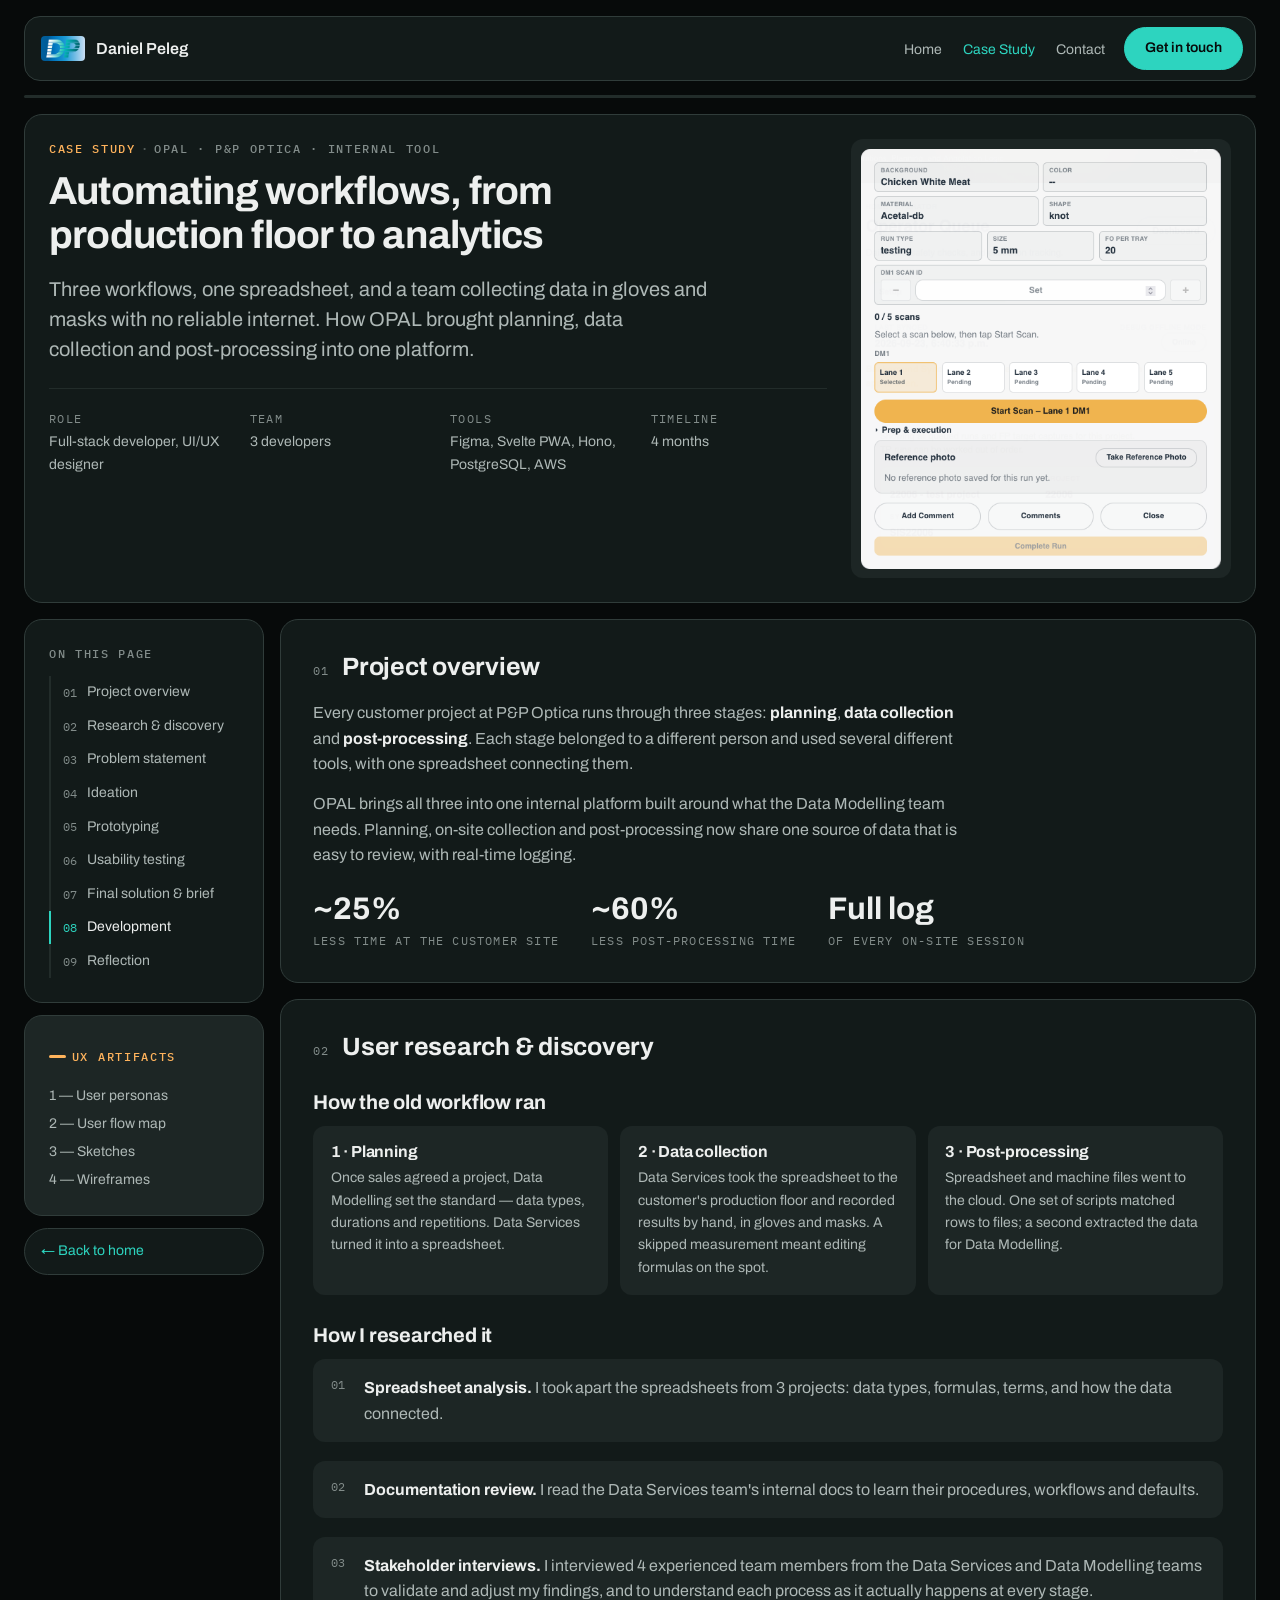
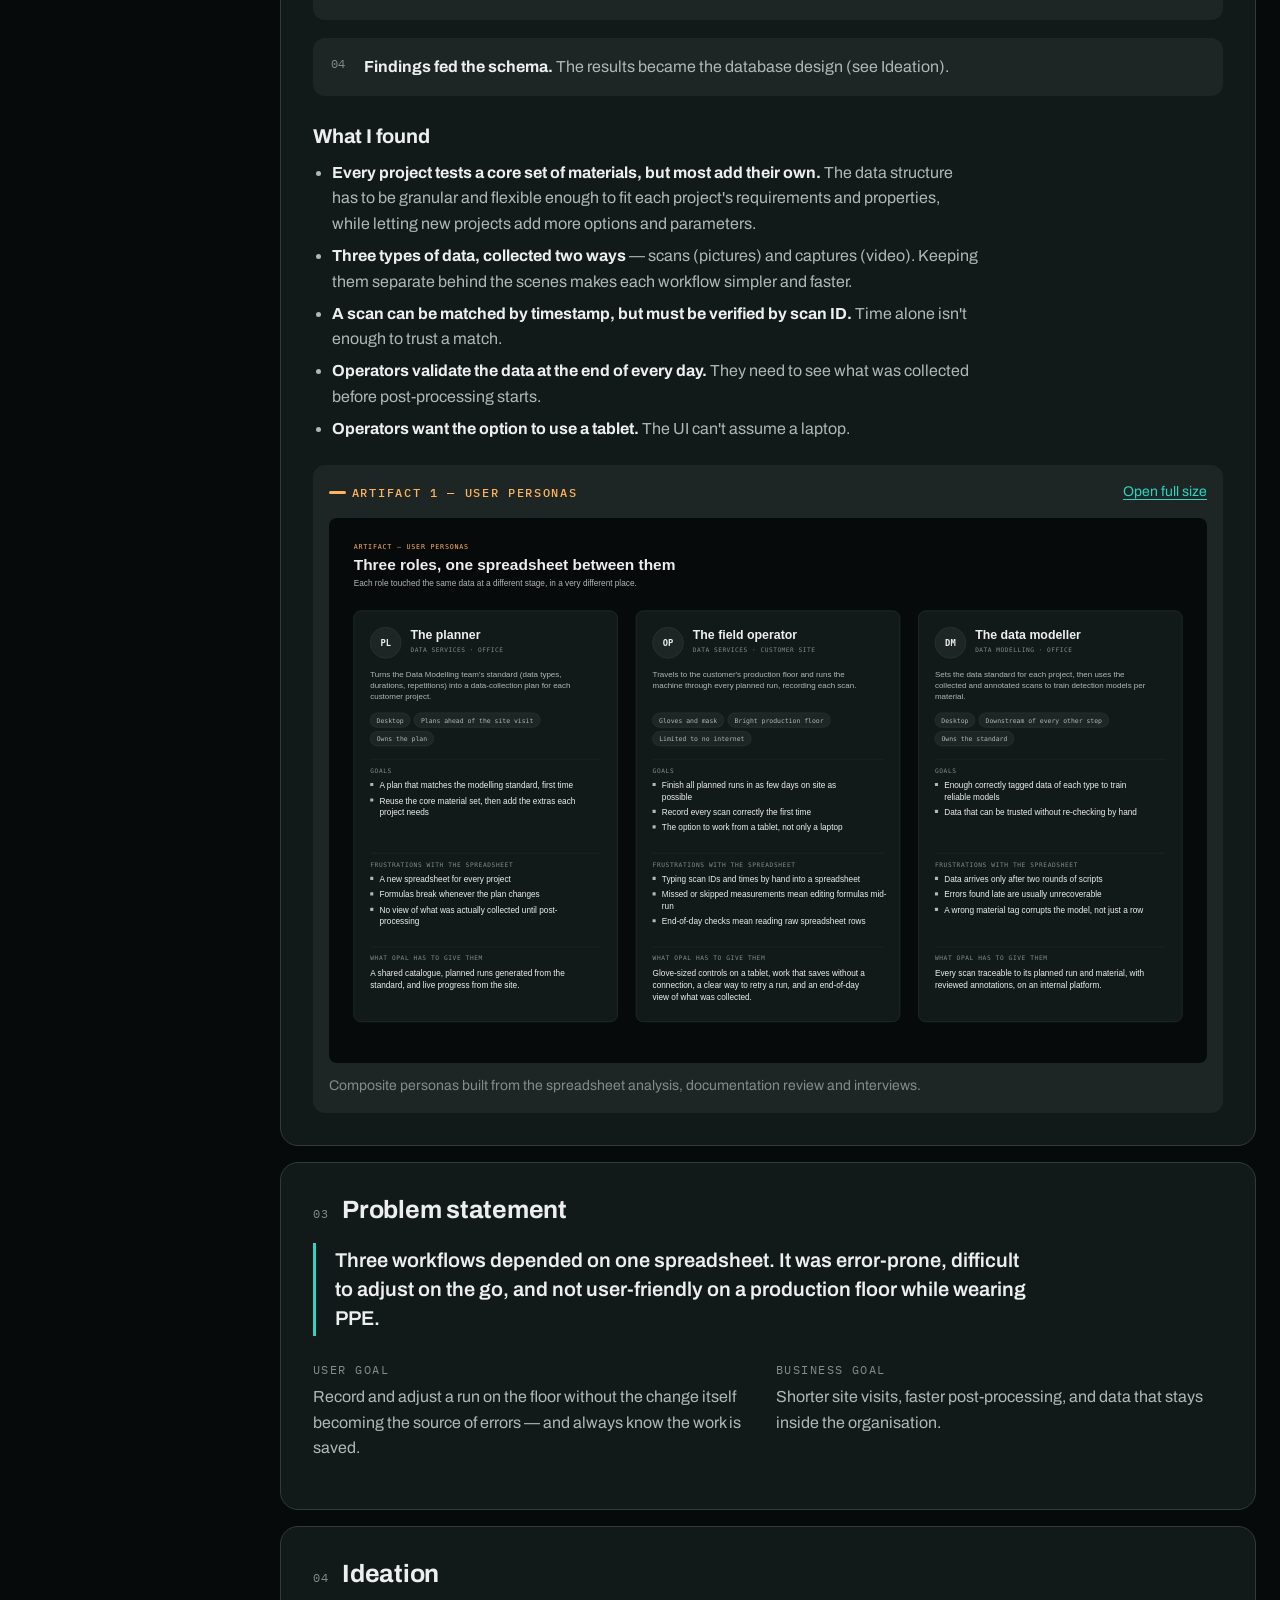
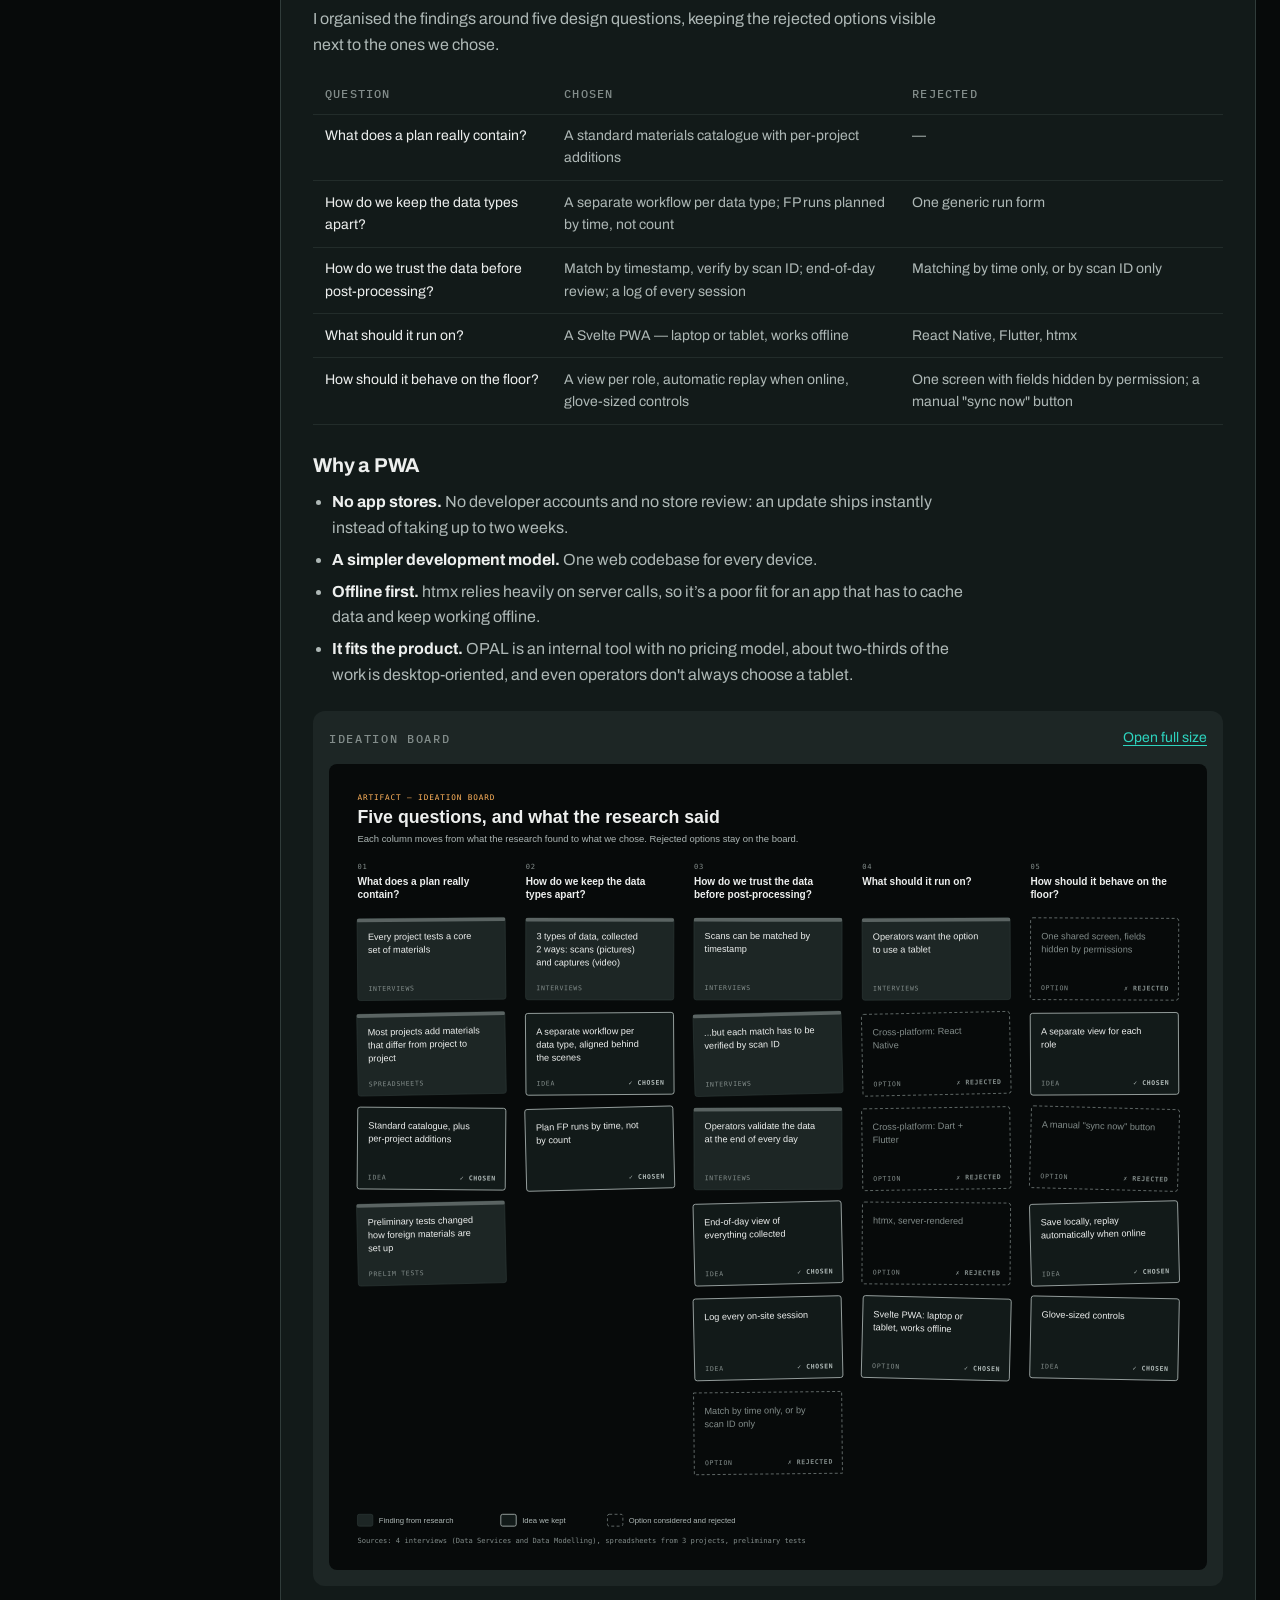
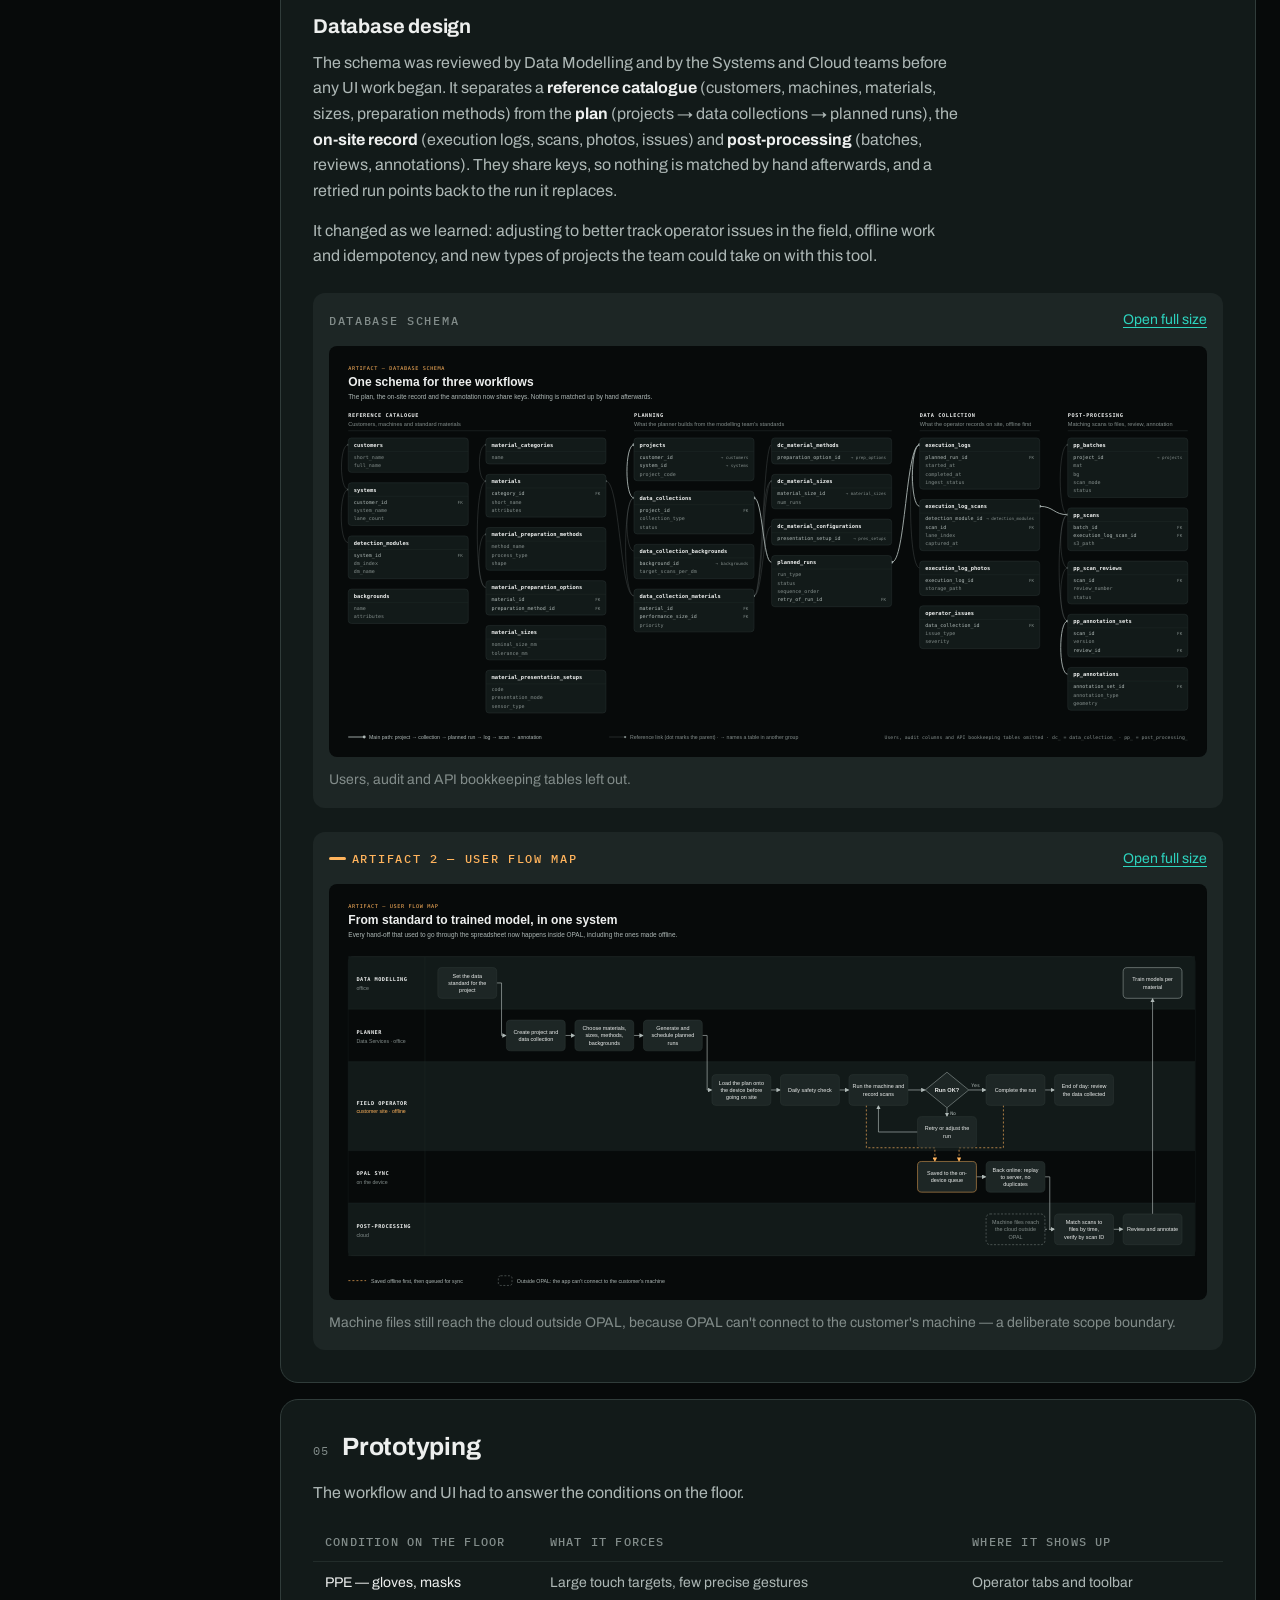
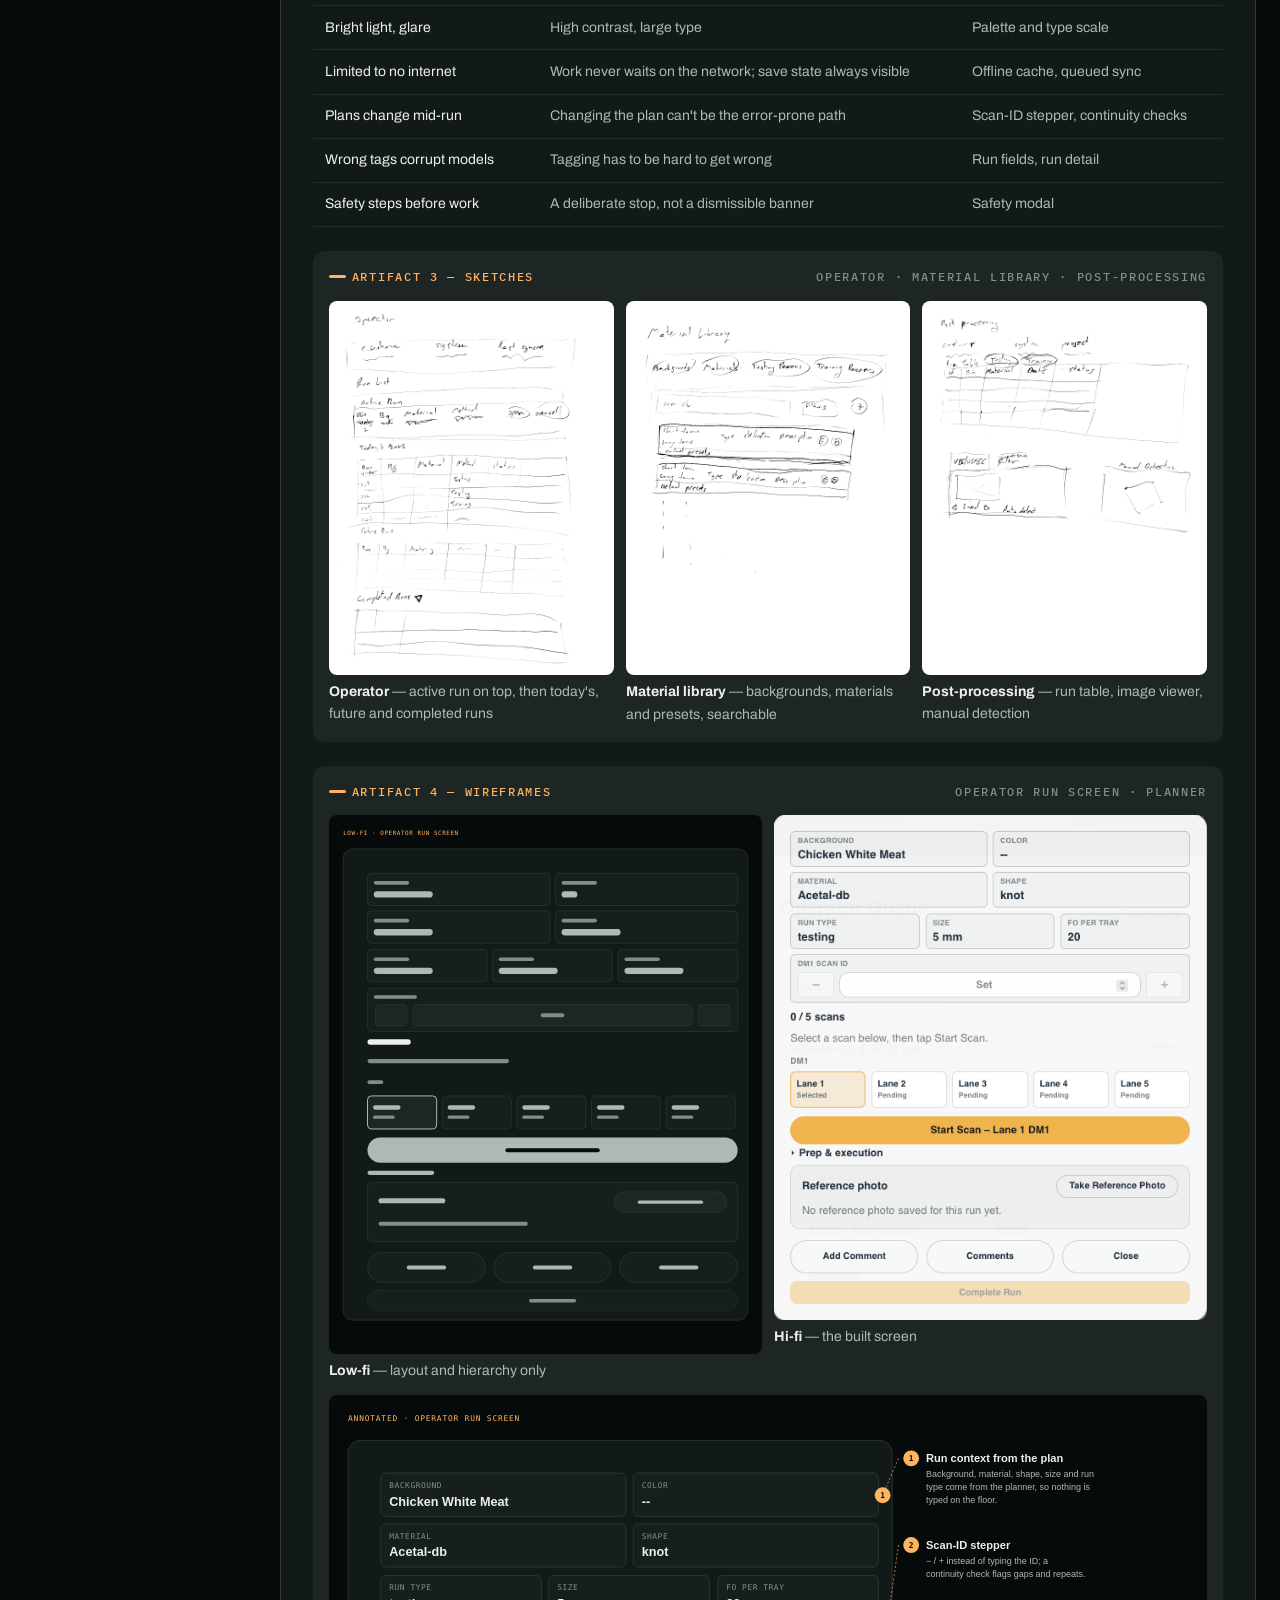
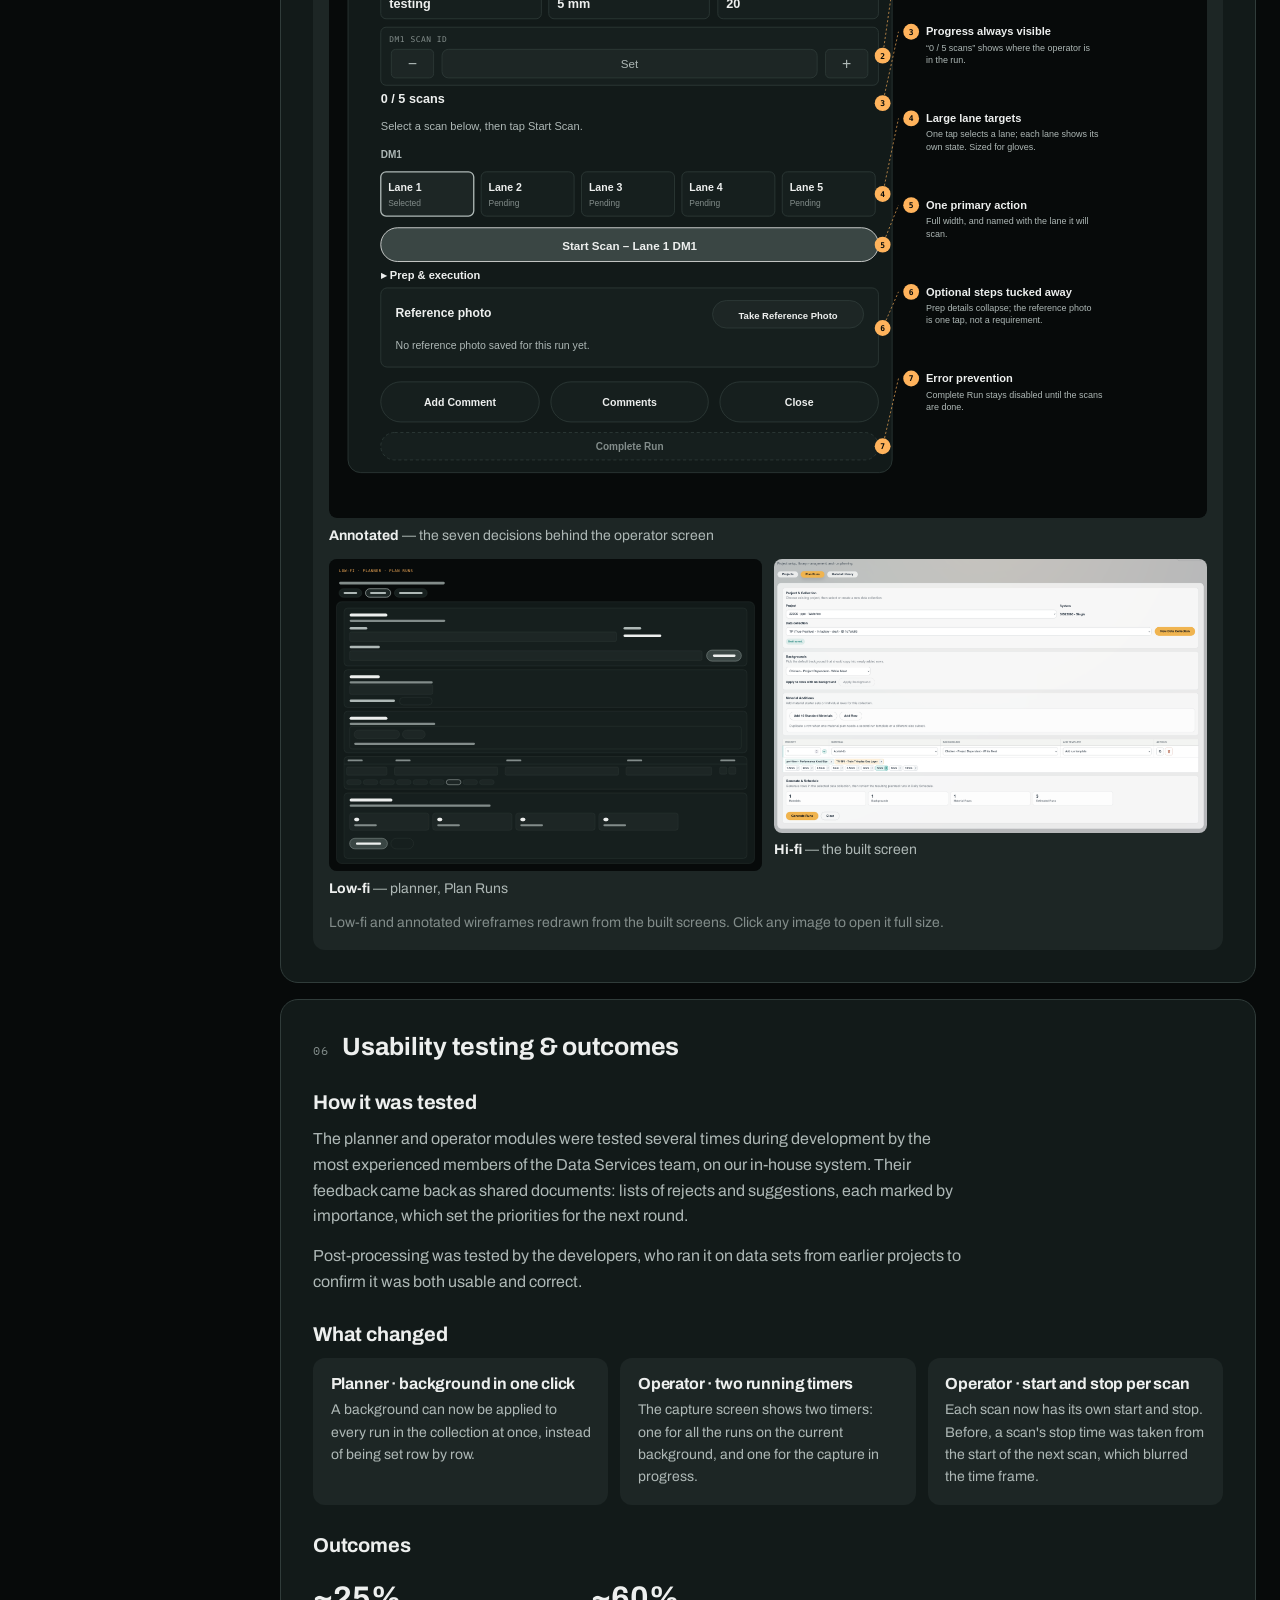
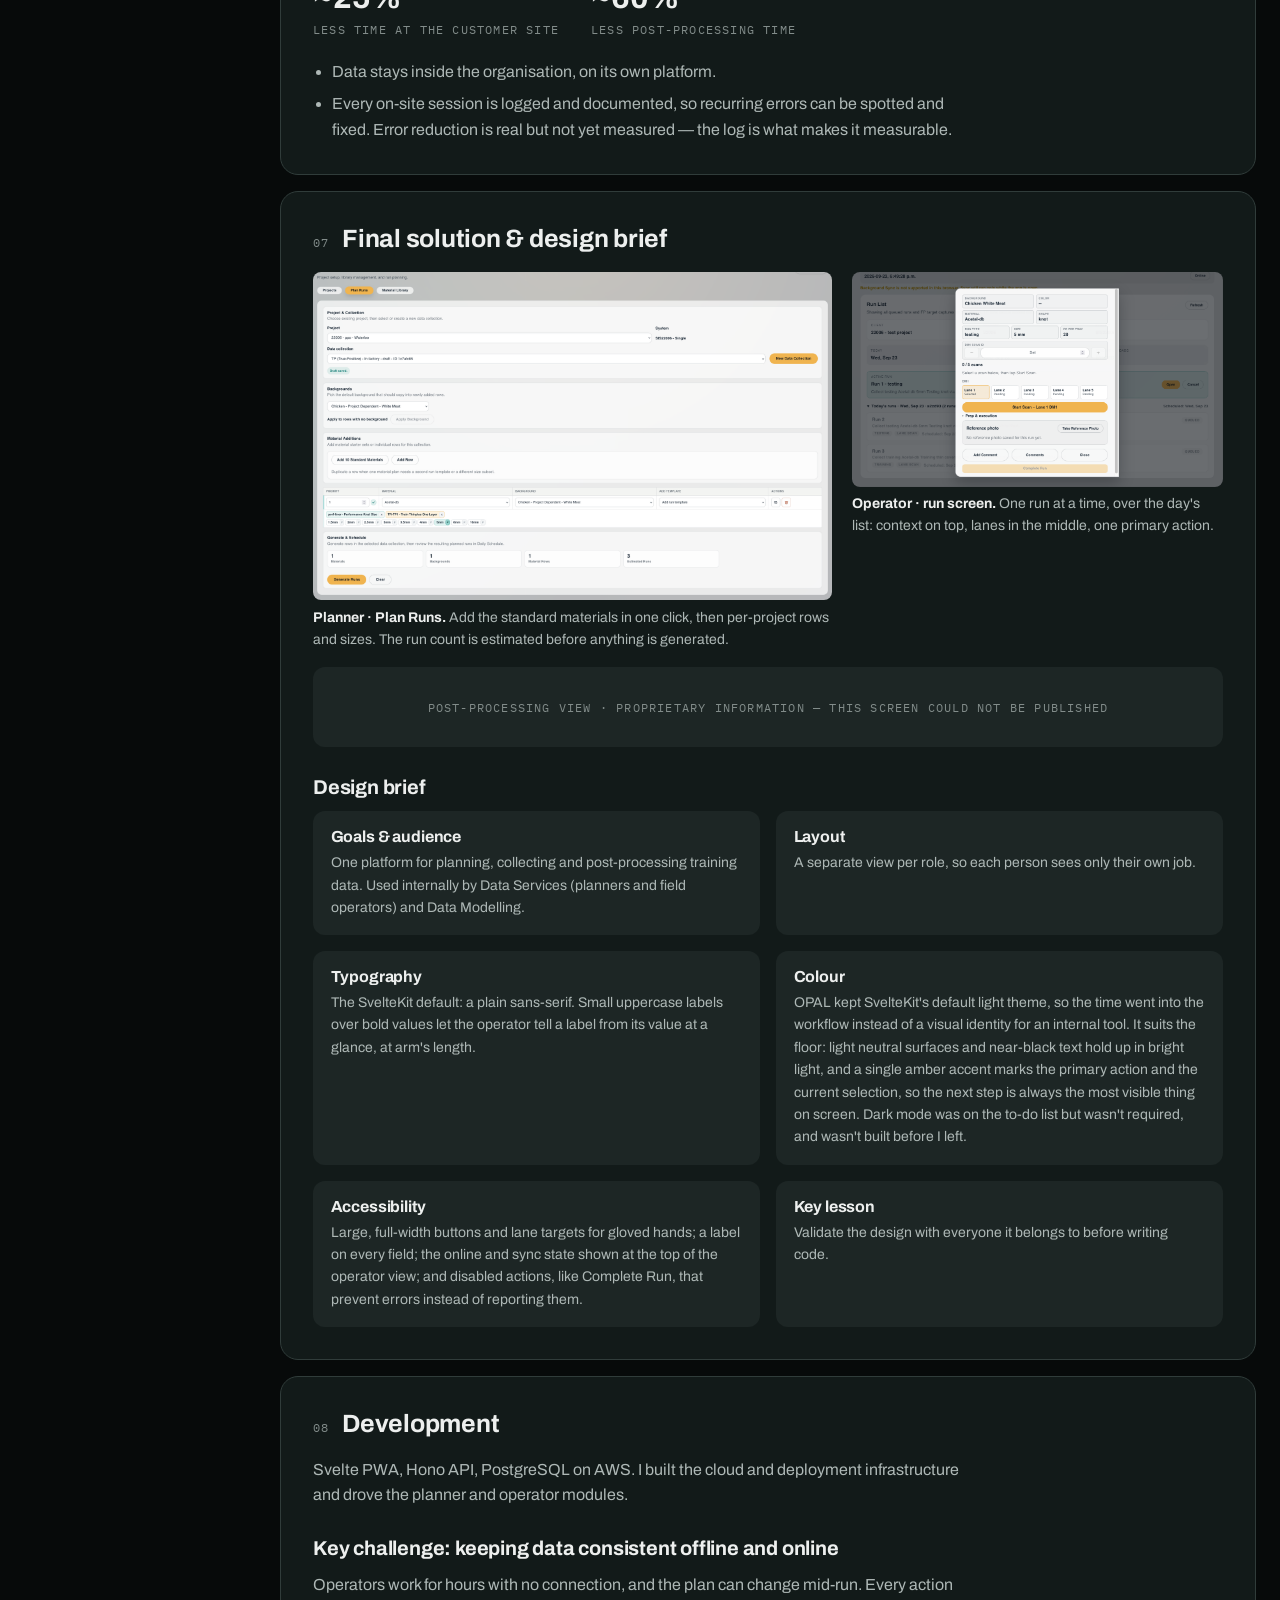
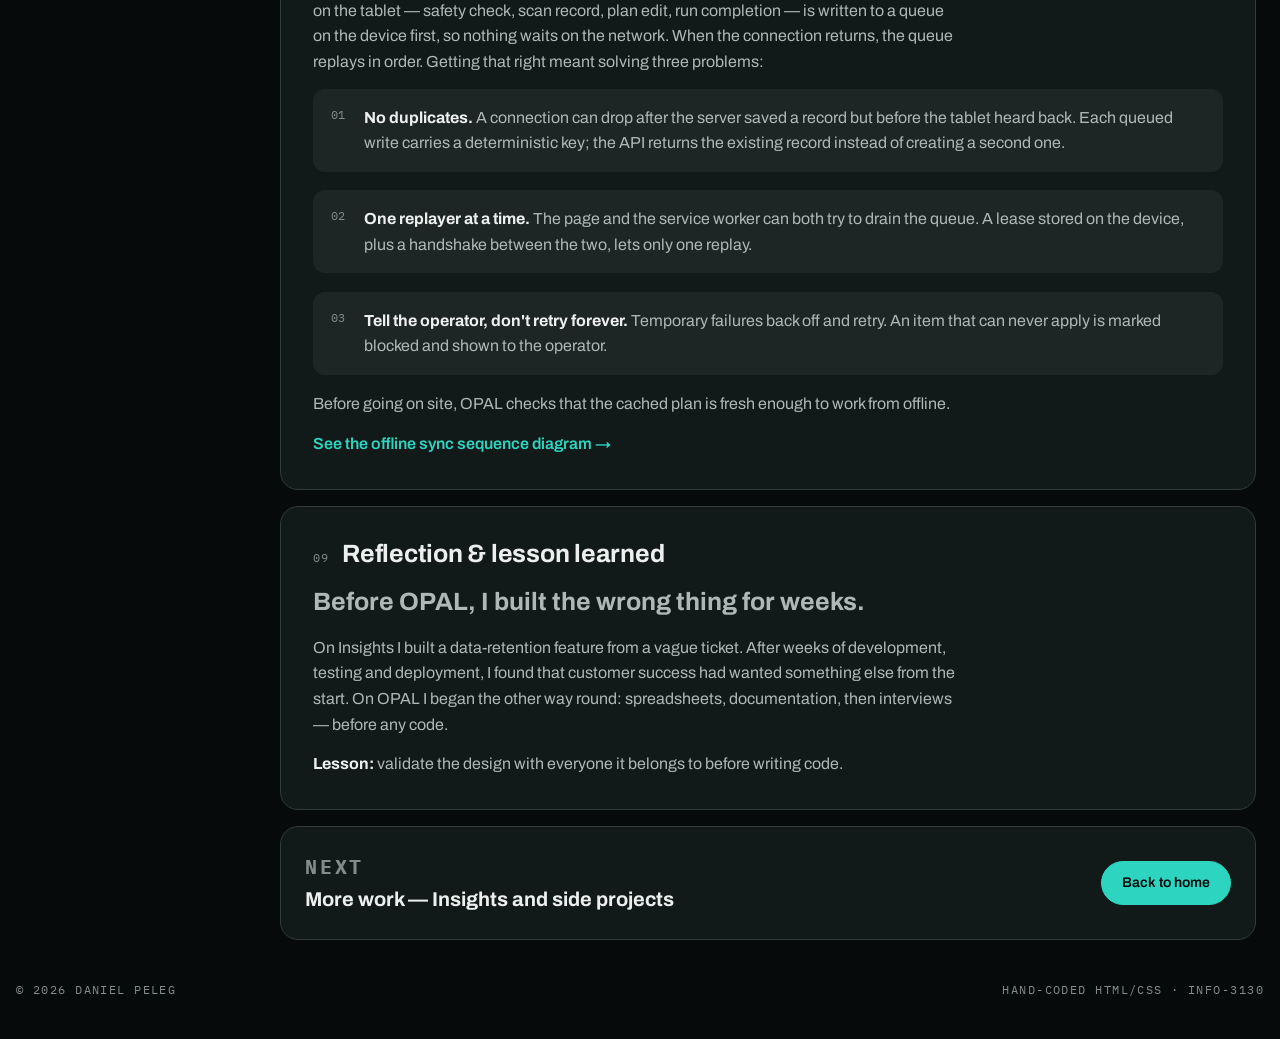
==== case-study.html @ dd7009cf "Portfolio Site - initial commit" ====
<!doctype html>
<html lang="en">
<head>
  <meta charset="utf-8">
  <meta name="viewport" content="width=device-width, initial-scale=1">
  <title>OPAL case study: automating workflows from production floor to analytics — Daniel Peleg</title>
  <meta name="description" content="UX case study: how OPAL replaced a spreadsheet shared by three teams with one offline-first platform for planning, on-site data collection and post-processing — ~25% less time on site, ~60% less post-processing.">
  <meta name="author" content="Daniel Peleg">
  <meta name="theme-color" content="#070A0A">
  <link rel="canonical" href="https://dpeleg.github.io/case-study.html">

  <meta property="og:type" content="article">
  <meta property="og:title" content="Automating workflows, from production floor to analytics — OPAL case study">
  <meta property="og:description" content="Three workflows, one spreadsheet, and a team collecting data in gloves with no reliable internet.">
  <meta property="og:image" content="https://dpeleg.github.io/assets/img/og-image.png">
  <meta name="twitter:card" content="summary_large_image">

  <link rel="icon" href="assets/img/icon-32.png" sizes="32x32">
  <link rel="apple-touch-icon" href="assets/img/icon-180.png">

  <link rel="preconnect" href="https://fonts.googleapis.com">
  <link rel="preconnect" href="https://fonts.gstatic.com" crossorigin>
  <link rel="stylesheet" href="https://fonts.googleapis.com/css2?family=Archivo:wght@400;500;600;700&family=IBM+Plex+Mono:wght@400;500&display=swap">
  <link rel="stylesheet" href="css/styles.css">

  <script type="application/ld+json">
  {
    "@context": "https://schema.org",
    "@type": "Article",
    "headline": "Automating workflows, from production floor to analytics",
    "about": "OPAL — UX case study",
    "author": { "@type": "Person", "name": "Daniel Peleg" }
  }
  </script>
</head>
<body>
  <a class="skip-link" href="#main">Skip to main content</a>

  <div class="topbar-wrap">
    <header class="panel topbar">
      <a class="brand" href="index.html">
        <img src="assets/img/logo-sm.png" width="240" height="140" alt="">
        <span>Daniel Peleg</span>
      </a>
      <nav aria-label="Primary">
        <ul>
          <li><a href="index.html">Home</a></li>
          <li><a href="case-study.html" aria-current="page">Case Study</a></li>
          <li><a href="index.html#contact">Contact</a></li>
          <li><a class="btn btn--primary" href="mailto:dpeleg2000@gmail.com">Get in touch</a></li>
        </ul>
      </nav>
    </header>
    <div class="progress" aria-hidden="true"><span></span></div>
  </div>

  <div class="cs">
    <!-- ============ Hero ============ -->
    <section class="panel cs-hero" aria-labelledby="cs-title">
      <div>
        <p class="label"><span class="label--amber">Case study</span><span class="sep">·</span>OPAL · P&amp;P Optica · internal tool</p>
        <h1 id="cs-title">Automating workflows, from production floor to analytics</h1>
        <p class="cs-hero__sub">Three workflows, one spreadsheet, and a team collecting data in gloves and masks with no reliable internet. How OPAL brought planning, data collection and post-processing into one platform.</p>
        <dl class="meta">
          <div><dt>Role</dt><dd>Full-stack developer, UI/UX designer</dd></div>
          <div><dt>Team</dt><dd>3 developers</dd></div>
          <div><dt>Tools</dt><dd>Figma, Svelte PWA, Hono, PostgreSQL, AWS</dd></div>
          <div><dt>Timeline</dt><dd>4 months</dd></div>
        </dl>
      </div>
      <figure class="cs-hero__media">
        <img src="assets/case-study/opal-operator-run.png" width="511" height="595"
             alt="OPAL operator run screen: run details, scan-ID stepper, five lane buttons and a Start Scan button.">
      </figure>
    </section>

    <div class="cs-body">
      <!-- ============ Sticky rail ============ -->
      <aside class="cs-rail" aria-label="Case study navigation">
        <details class="panel toc" open>
          <summary><span class="label">On this page</span></summary>
          <nav aria-label="Sections">
            <ol>
              <li><a href="#overview"><span>01</span>Project overview</a></li>
              <li><a href="#research"><span>02</span>Research &amp; discovery</a></li>
              <li><a href="#problem"><span>03</span>Problem statement</a></li>
              <li><a href="#ideation"><span>04</span>Ideation</a></li>
              <li><a href="#prototyping"><span>05</span>Prototyping</a></li>
              <li><a href="#testing"><span>06</span>Usability testing</a></li>
              <li><a href="#solution"><span>07</span>Final solution &amp; brief</a></li>
              <li><a href="#development"><span>08</span>Development</a></li>
              <li><a href="#reflection"><span>09</span>Reflection</a></li>
            </ol>
          </nav>
        </details>
        <div class="panel panel--raised artifact-index">
          <p class="artifact-label">UX artifacts</p>
          <ul>
            <li><a href="#artifact-personas">1 — User personas</a></li>
            <li><a href="#artifact-flow">2 — User flow map</a></li>
            <li><a href="#artifact-sketches">3 — Sketches</a></li>
            <li><a href="#artifact-wireframes">4 — Wireframes</a></li>
          </ul>
        </div>
        <a class="panel back-link" href="index.html">← Back to home</a>
      </aside>

      <!-- ============ Sections ============ -->
      <main class="cs-main" id="main">

        <!-- 01 -->
        <section class="panel section" id="overview" aria-labelledby="h-overview">
          <div class="section__head"><span class="section__num">01</span><h2 id="h-overview">Project overview</h2></div>
          <p>Every customer project at P&amp;P Optica runs through three stages: <strong>planning</strong>, <strong>data collection</strong> and <strong>post-processing</strong>. Each stage belonged to a different person and used several different tools, with one spreadsheet connecting them.</p>
          <p>OPAL brings all three into one internal platform built around what the Data Modelling team needs. Planning, on-site collection and post-processing now share one source of data that is easy to review, with real-time logging.</p>
          <ul class="stats">
            <li><span class="stat__value">~25%</span><span class="stat__label">Less time at the customer site</span></li>
            <li><span class="stat__value">~60%</span><span class="stat__label">Less post-processing time</span></li>
            <li><span class="stat__value">Full log</span><span class="stat__label">Of every on-site session</span></li>
          </ul>
        </section>

        <!-- 02 -->
        <section class="panel section" id="research" aria-labelledby="h-research">
          <div class="section__head"><span class="section__num">02</span><h2 id="h-research">User research &amp; discovery</h2></div>

          <h3>How the old workflow ran</h3>
          <div class="grid-3">
            <div class="tile"><h4>1 · Planning</h4><p>Once sales agreed a project, Data Modelling set the standard — data types, durations and repetitions. Data Services turned it into a spreadsheet.</p></div>
            <div class="tile"><h4>2 · Data collection</h4><p>Data Services took the spreadsheet to the customer's production floor and recorded results by hand, in gloves and masks. A skipped measurement meant editing formulas on the spot.</p></div>
            <div class="tile"><h4>3 · Post-processing</h4><p>Spreadsheet and machine files went to the cloud. One set of scripts matched rows to files; a second extracted the data for Data Modelling.</p></div>
          </div>


          <h3>How I researched it</h3>
          <ol class="steps">
            <li><strong>Spreadsheet analysis.</strong> I took apart the spreadsheets from 3 projects: data types, formulas, terms, and how the data connected.</li>
            <li><strong>Documentation review.</strong> I read the Data Services team's internal docs to learn their procedures, workflows and defaults.</li>
            <li><strong>Stakeholder interviews.</strong> I interviewed 4 experienced team members from the Data Services and Data Modelling teams to validate and adjust my findings, and to understand each process as it actually happens at every stage.</li>
            <li><strong>Findings fed the schema.</strong> The results became the database design (see Ideation).</li>
          </ol>

          <h3>What I found</h3>
          <ul>
            <li><strong>Every project tests a core set of materials, but most add their own.</strong> The data structure has to be granular and flexible enough to fit each project's requirements and properties, while letting new projects add more options and parameters.</li>
            <li><strong>Three types of data, collected two ways</strong> — scans (pictures) and captures (video). Keeping them separate behind the scenes makes each workflow simpler and faster.</li>
            <li><strong>A scan can be matched by timestamp, but must be verified by scan ID.</strong> Time alone isn't enough to trust a match.</li>
            <li><strong>Operators validate the data at the end of every day.</strong> They need to see what was collected before post-processing starts.</li>
            <li><strong>Operators want the option to use a tablet.</strong> The UI can't assume a laptop.</li>
          </ul>

          <figure class="figure" id="artifact-personas">
            <div class="figure__head">
              <span class="artifact-label">Artifact 1 — User personas</span>
              <a class="figure__open" href="assets/case-study/opal-personas.svg" target="_blank" rel="noopener">Open full size<span class="visually-hidden"> (opens in a new tab)</span></a>
            </div>
            <div class="figure__scroll">
              <img src="assets/case-study/opal-personas.svg" width="1704" height="1057" loading="lazy"
                   alt="Three composite personas. The planner (Data Services, office), the field operator (Data Services, customer site) and the data modeller (Data Modelling), each with context, goals, frustrations with the spreadsheet, and what OPAL has to give them.">
            </div>
            <figcaption>Composite personas built from the spreadsheet analysis, documentation review and interviews.</figcaption>
          </figure>
        </section>

        <!-- 03 -->
        <section class="panel section" id="problem" aria-labelledby="h-problem">
          <div class="section__head"><span class="section__num">03</span><h2 id="h-problem">Problem statement</h2></div>
          <blockquote class="quote">Three workflows depended on one spreadsheet. It was error-prone, difficult to adjust on the go, and not user-friendly on a production floor while wearing PPE.</blockquote>
          <dl class="grid-2">
            <div class="goal"><dt>User goal</dt><dd>Record and adjust a run on the floor without the change itself becoming the source of errors — and always know the work is saved.</dd></div>
            <div class="goal"><dt>Business goal</dt><dd>Shorter site visits, faster post-processing, and data that stays inside the organisation.</dd></div>
          </dl>
        </section>

        <!-- 04 -->
        <section class="panel section" id="ideation" aria-labelledby="h-ideation">
          <div class="section__head"><span class="section__num">04</span><h2 id="h-ideation">Ideation</h2></div>
          <p>I organised the findings around five design questions, keeping the rejected options visible next to the ones we chose.</p>

          <div class="table-wrap">
            <table>
              <thead><tr><th scope="col">Question</th><th scope="col">Chosen</th><th scope="col">Rejected</th></tr></thead>
              <tbody>
                <tr><td>What does a plan really contain?</td><td>A standard materials catalogue with per-project additions</td><td>—</td></tr>
                <tr><td>How do we keep the data types apart?</td><td>A separate workflow per data type; FP runs planned by time, not count</td><td>One generic run form</td></tr>
                <tr><td>How do we trust the data before post-processing?</td><td>Match by timestamp, verify by scan ID; end-of-day review; a log of every session</td><td>Matching by time only, or by scan ID only</td></tr>
                <tr><td>What should it run on?</td><td>A Svelte PWA — laptop or tablet, works offline</td><td>React Native, Flutter, htmx</td></tr>
                <tr><td>How should it behave on the floor?</td><td>A view per role, automatic replay when online, glove-sized controls</td><td>One screen with fields hidden by permission; a manual "sync now" button</td></tr>
              </tbody>
            </table>
          </div>
          <h3>Why a PWA</h3>
          <ul>
            <li><strong>No app stores.</strong> No developer accounts and no store review: an update ships instantly instead of taking up to two weeks.</li>
            <li><strong>A simpler development model.</strong> One web codebase for every device.</li>
            <li><strong>Offline first.</strong> htmx relies heavily on server calls, so it’s a poor fit for an app that has to cache data and keep working offline.</li>
            <li><strong>It fits the product.</strong> OPAL is an internal tool with no pricing model, about two-thirds of the work is desktop-oriented, and even operators don't always choose a tablet.</li>
          </ul>

          <figure class="figure">
            <div class="figure__head">
              <span class="label" style="margin:0">Ideation board</span>
              <a class="figure__open" href="assets/case-study/opal-ideation.svg" target="_blank" rel="noopener">Open full size<span class="visually-hidden"> (opens in a new tab)</span></a>
            </div>
            <div class="figure__scroll">
              <img src="assets/case-study/opal-ideation.svg" width="1482" height="1360" loading="lazy"
                   alt="Sticky-note board: research findings, ideas kept and options rejected, grouped under the five design questions.">
            </div>
          </figure>

          <h3>Database design</h3>
          <p>The schema was reviewed by Data Modelling and by the Systems and Cloud teams before any UI work began. It separates a <strong>reference catalogue</strong> (customers, machines, materials, sizes, preparation methods) from the <strong>plan</strong> (projects → data collections → planned runs), the <strong>on-site record</strong> (execution logs, scans, photos, issues) and <strong>post-processing</strong> (batches, reviews, annotations). They share keys, so nothing is matched by hand afterwards, and a retried run points back to the run it replaces.</p>
          <p>It changed as we learned: adjusting to better track operator issues in the field, offline work and idempotency, and new types of projects the team could take on with this tool.</p>
          <figure class="figure">
            <div class="figure__head">
              <span class="label" style="margin:0">Database schema</span>
              <a class="figure__open" href="assets/case-study/opal-schema.svg" target="_blank" rel="noopener">Open full size<span class="visually-hidden"> (opens in a new tab)</span></a>
            </div>
            <div class="figure__scroll">
              <img src="assets/case-study/opal-schema.svg" width="2194" height="1028" loading="lazy"
                   alt="Entity diagram of the OPAL database grouped into reference catalogue, planning, data collection and post-processing.">
            </div>
            <figcaption>Users, audit and API bookkeeping tables left out.</figcaption>
          </figure>

          <figure class="figure" id="artifact-flow">
            <div class="figure__head">
              <span class="artifact-label">Artifact 2 — User flow map</span>
              <a class="figure__open" href="assets/case-study/opal-user-flow.svg" target="_blank" rel="noopener">Open full size<span class="visually-hidden"> (opens in a new tab)</span></a>
            </div>
            <div class="figure__scroll">
              <img src="assets/case-study/opal-user-flow.svg" width="2178" height="1030" loading="lazy"
                   alt="Swimlane user flow: Data Modelling sets the standard; the planner creates the project and schedules runs; the field operator loads the plan, does the safety check, runs and records offline, and reviews the day's data; OPAL queues and replays when online; post-processing matches and annotates; Data Modelling trains models per material.">
            </div>
            <figcaption>Machine files still reach the cloud outside OPAL, because OPAL can't connect to the customer's machine — a deliberate scope boundary.</figcaption>
          </figure>
        </section>

        <!-- 05 -->
        <section class="panel section" id="prototyping" aria-labelledby="h-prototyping">
          <div class="section__head"><span class="section__num">05</span><h2 id="h-prototyping">Prototyping</h2></div>
          <p>The workflow and UI had to answer the conditions on the floor.</p>
          <div class="table-wrap">
            <table>
              <thead><tr><th scope="col">Condition on the floor</th><th scope="col">What it forces</th><th scope="col">Where it shows up</th></tr></thead>
              <tbody>
                <tr><td>PPE — gloves, masks</td><td>Large touch targets, few precise gestures</td><td>Operator tabs and toolbar</td></tr>
                <tr><td>Bright light, glare</td><td>High contrast, large type</td><td>Palette and type scale</td></tr>
                <tr><td>Limited to no internet</td><td>Work never waits on the network; save state always visible</td><td>Offline cache, queued sync</td></tr>
                <tr><td>Plans change mid-run</td><td>Changing the plan can't be the error-prone path</td><td>Scan-ID stepper, continuity checks</td></tr>
                <tr><td>Wrong tags corrupt models</td><td>Tagging has to be hard to get wrong</td><td>Run fields, run detail</td></tr>
                <tr><td>Safety steps before work</td><td>A deliberate stop, not a dismissible banner</td><td>Safety modal</td></tr>
              </tbody>
            </table>
          </div>

          <figure class="figure" id="artifact-sketches">
            <div class="figure__head">
              <span class="artifact-label">Artifact 3 — Sketches</span>
              <span class="label" style="margin:0">Operator · Material library · Post-processing</span>
            </div>
            <div class="sketches">
              <figure>
                <a href="assets/case-study/opal-sketch-operator.png" target="_blank" rel="noopener"><img src="assets/case-study/opal-sketch-operator.png" width="618" height="812" loading="lazy" alt="Pencil sketch of the operator view: customer, system and last-synced header; active run with open and cancel; tables for today's runs, future runs and completed runs."></a>
                <figcaption><b>Operator</b> — active run on top, then today's, future and completed runs</figcaption>
              </figure>
              <figure>
                <a href="assets/case-study/opal-sketch-material-library.png" target="_blank" rel="noopener"><img src="assets/case-study/opal-sketch-material-library.png" width="618" height="812" loading="lazy" alt="Pencil sketch of the material library: tabs for backgrounds, materials, testing presets and training presets; search and filters; a list of materials with type, description and default presets."></a>
                <figcaption><b>Material library</b> — backgrounds, materials and presets, searchable</figcaption>
              </figure>
              <figure>
                <a href="assets/case-study/opal-sketch-post-processing.png" target="_blank" rel="noopener"><img src="assets/case-study/opal-sketch-post-processing.png" width="618" height="812" loading="lazy" alt="Pencil sketch of post-processing: customer, system and project selectors; a run table filtered by testing or training; an image viewer with load and auto-detect; and a manual detection panel."></a>
                <figcaption><b>Post-processing</b> — run table, image viewer, manual detection</figcaption>
              </figure>
            </div>
          </figure>

          <figure class="figure" id="artifact-wireframes">
            <div class="figure__head">
              <span class="artifact-label">Artifact 4 — Wireframes</span>
              <span class="label" style="margin:0">Operator run screen · Planner</span>
            </div>
            <div class="wf-pair">
              <figure>
                <a href="assets/case-study/opal-wireframe-operator-lowfi.svg" target="_blank" rel="noopener"><img src="assets/case-study/opal-wireframe-operator-lowfi.svg" width="1102" height="1370" loading="lazy" alt="Low-fi wireframe of the operator run screen: grey boxes for run details, scan-ID stepper, lanes, primary action and secondary buttons."></a>
                <figcaption><b>Low-fi</b> — layout and hierarchy only</figcaption>
              </figure>
              <figure>
                <a href="assets/case-study/opal-operator-run.png" target="_blank" rel="noopener"><img src="assets/case-study/opal-operator-run.png" width="511" height="595" loading="lazy" alt="Hi-fi: the built OPAL operator run screen."></a>
                <figcaption><b>Hi-fi</b> — the built screen</figcaption>
              </figure>
            </div>
            <figure class="wf-wide">
              <div class="figure__scroll"><a href="assets/case-study/opal-wireframe-operator-annotated.svg" target="_blank" rel="noopener"><img src="assets/case-study/opal-wireframe-operator-annotated.svg" width="1662" height="1370" loading="lazy" alt="Annotated wireframe of the operator run screen with seven design decisions: run context from the plan, scan-ID stepper, visible progress, large lane targets, one primary action, optional steps tucked away, and Complete Run disabled until the scans are done."></a></div>
              <figcaption><b>Annotated</b> — the seven decisions behind the operator screen</figcaption>
            </figure>
            <div class="wf-pair wf-pair--wide">
              <figure>
                <a href="assets/case-study/opal-wireframe-planner-lowfi.svg" target="_blank" rel="noopener"><img src="assets/case-study/opal-wireframe-planner-lowfi.svg" width="1720" height="1240" loading="lazy" alt="Low-fi wireframe of the planner's Plan Runs screen: project and collection selectors, backgrounds, material additions, a material table and a generate-and-schedule panel."></a>
                <figcaption><b>Low-fi</b> — planner, Plan Runs</figcaption>
              </figure>
              <figure>
                <a href="assets/case-study/opal-planner-plan-runs.png" target="_blank" rel="noopener"><img src="assets/case-study/opal-planner-plan-runs.png" width="1600" height="1012" loading="lazy" alt="Hi-fi: the built OPAL planner Plan Runs screen."></a>
                <figcaption><b>Hi-fi</b> — the built screen</figcaption>
              </figure>
            </div>
            <figcaption>Low-fi and annotated wireframes redrawn from the built screens. Click any image to open it full size.</figcaption>
          </figure>
        </section>

        <!-- 06 -->
        <section class="panel section" id="testing" aria-labelledby="h-testing">
          <div class="section__head"><span class="section__num">06</span><h2 id="h-testing">Usability testing &amp; outcomes</h2></div>
          <h3>How it was tested</h3>
          <p>The planner and operator modules were tested several times during development by the most experienced members of the Data Services team, on our in-house system. Their feedback came back as shared documents: lists of rejects and suggestions, each marked by importance, which set the priorities for the next round.</p>
          <p>Post-processing was tested by the developers, who ran it on data sets from earlier projects to confirm it was both usable and correct.</p>
          <h3>What changed</h3>
          <div class="grid-3">
            <div class="tile"><h4>Planner · background in one click</h4><p>A background can now be applied to every run in the collection at once, instead of being set row by row.</p></div>
            <div class="tile"><h4>Operator · two running timers</h4><p>The capture screen shows two timers: one for all the runs on the current background, and one for the capture in progress.</p></div>
            <div class="tile"><h4>Operator · start and stop per scan</h4><p>Each scan now has its own start and stop. Before, a scan's stop time was taken from the start of the next scan, which blurred the time frame.</p></div>
          </div>
          <h3>Outcomes</h3>
          <ul class="stats">
            <li><span class="stat__value">~25%</span><span class="stat__label">Less time at the customer site</span></li>
            <li><span class="stat__value">~60%</span><span class="stat__label">Less post-processing time</span></li>
          </ul>
          <ul style="margin-top:1.25rem">
            <li>Data stays inside the organisation, on its own platform.</li>
            <li>Every on-site session is logged and documented, so recurring errors can be spotted and fixed. Error reduction is real but not yet measured — the log is what makes it measurable.</li>
          </ul>
        </section>

        <!-- 07 -->
        <section class="panel section" id="solution" aria-labelledby="h-solution">
          <div class="section__head"><span class="section__num">07</span><h2 id="h-solution">Final solution &amp; design brief</h2></div>
          <div class="key-screens">
            <figure>
              <a href="assets/case-study/opal-planner-plan-runs.png" target="_blank" rel="noopener"><img src="assets/case-study/opal-planner-plan-runs.png" width="1600" height="1012" loading="lazy" alt="OPAL planner Plan Runs screen with project and collection selectors, material rows with size chips, and a Generate Runs panel showing 3 estimated runs."></a>
              <figcaption><b>Planner · Plan Runs.</b> Add the standard materials in one click, then per-project rows and sizes. The run count is estimated before anything is generated.</figcaption>
            </figure>
            <figure>
              <a href="assets/case-study/opal-operator-wide.png" target="_blank" rel="noopener"><img src="assets/case-study/opal-operator-wide.png" width="1162" height="673" loading="lazy" alt="OPAL operator view: the run dialog open over the day's run list, with the active run and queued runs behind it."></a>
              <figcaption><b>Operator · run screen.</b> One run at a time, over the day's list: context on top, lanes in the middle, one primary action.</figcaption>
            </figure>
          </div>
          <figure class="key-screens__missing">
            <div class="placeholder-media">Post-processing view · Proprietary information — this screen could not be published</div>
          </figure>

          <h3>Design brief</h3>
          <div class="grid-2">
            <div class="tile"><h4>Goals &amp; audience</h4><p>One platform for planning, collecting and post-processing training data. Used internally by Data Services (planners and field operators) and Data Modelling.</p></div>
            <div class="tile"><h4>Layout</h4><p>A separate view per role, so each person sees only their own job.</p></div>
            <div class="tile"><h4>Typography</h4><p>The SvelteKit default: a plain sans-serif. Small uppercase labels over bold values let the operator tell a label from its value at a glance, at arm's length.</p></div>
            <div class="tile"><h4>Colour</h4><p>OPAL kept SvelteKit's default light theme, so the time went into the workflow instead of a visual identity for an internal tool. It suits the floor: light neutral surfaces and near-black text hold up in bright light, and a single amber accent marks the primary action and the current selection, so the next step is always the most visible thing on screen. Dark mode was on the to-do list but wasn't required, and wasn't built before I left.</p></div>
            <div class="tile"><h4>Accessibility</h4><p>Large, full-width buttons and lane targets for gloved hands; a label on every field; the online and sync state shown at the top of the operator view; and disabled actions, like Complete Run, that prevent errors instead of reporting them.</p></div>
            <div class="tile"><h4>Key lesson</h4><p>Validate the design with everyone it belongs to before writing code.</p></div>
          </div>
        </section>

        <!-- 08 -->
        <section class="panel section" id="development" aria-labelledby="h-development">
          <div class="section__head"><span class="section__num">08</span><h2 id="h-development">Development</h2></div>
          <p>Svelte PWA, Hono API, PostgreSQL on AWS. I built the cloud and deployment infrastructure and drove the planner and operator modules.</p>
          <h3>Key challenge: keeping data consistent offline and online</h3>
          <p>Operators work for hours with no connection, and the plan can change mid-run. Every action on the tablet — safety check, scan record, plan edit, run completion — is written to a queue on the device first, so nothing waits on the network. When the connection returns, the queue replays in order. Getting that right meant solving three problems:</p>
          <ol class="steps">
            <li><strong>No duplicates.</strong> A connection can drop after the server saved a record but before the tablet heard back. Each queued write carries a deterministic key; the API returns the existing record instead of creating a second one.</li>
            <li><strong>One replayer at a time.</strong> The page and the service worker can both try to drain the queue. A lease stored on the device, plus a handshake between the two, lets only one replay.</li>
            <li><strong>Tell the operator, don't retry forever.</strong> Temporary failures back off and retry. An item that can never apply is marked blocked and shown to the operator.</li>
          </ol>
          <p style="margin-top:1rem">Before going on site, OPAL checks that the cached plan is fresh enough to work from offline.</p>
          <p><a class="link-arrow" href="assets/case-study/opal-offline-sync.svg" target="_blank" rel="noopener">See the offline sync sequence diagram →<span class="visually-hidden"> (opens in a new tab)</span></a></p>
        </section>

        <!-- 09 -->
        <section class="panel section" id="reflection" aria-labelledby="h-reflection">
          <div class="section__head"><span class="section__num">09</span><h2 id="h-reflection">Reflection &amp; lesson learned</h2></div>
          <p class="pull">Before OPAL, I built the wrong thing for weeks.</p>
          <p>On Insights I built a data-retention feature from a vague ticket. After weeks of development, testing and deployment, I found that customer success had wanted something else from the start. On OPAL I began the other way round: spreadsheets, documentation, then interviews — before any code.</p>
          <p><strong>Lesson:</strong> validate the design with everyone it belongs to before writing code.</p>
        </section>

        <section class="panel cs-foot" aria-label="Next">
          <div>
            <p class="label">Next</p>
            <p>More work — Insights and side projects</p>
          </div>
          <a class="btn btn--primary" href="index.html">Back to home</a>
        </section>
      </main>
    </div>
  </div>

  <footer class="site-footer">
    <span>© 2026 Daniel Peleg</span>
    <span>Hand-coded HTML/CSS · INFO-3130</span>
  </footer>

  <script src="js/main.js" defer></script>
</body>
</html>
---- css/styles.css ----
/* =========================================================
   Daniel Peleg — Portfolio
   Hand-written CSS. Mobile first. No framework.
   1. Tokens  2. Base  3. Components  4. Home  5. Case study
   6. Project dialogs  7. Utilities / motion
   ========================================================= */

/* ---------- 1. Tokens ---------- */
:root {
  /* surfaces */
  --page: #070A0A;
  --panel: #121A19;
  --raised: #1D2625;
  --border: #303C3A;
  --divider: #222C2A;

  /* text */
  --text: #EDEFEE;       /* 15.31:1 on panel */
  --text-2: #AEB8B6;     /*  8.70:1 on panel */
  --text-mute: #828C8A;  /*  5.11:1 on panel — labels and metadata only */

  /* accents — teal = interactive, amber = artifacts / evidence */
  --teal: #2DD4BF;
  --teal-press: #14B8A6;
  --teal-light: #5EEAD4;
  --amber: #FFB35C;

  /* type — 1.25 scale on a 16px base */
  --font-sans: "Archivo", "Helvetica Neue", Arial, sans-serif;
  --font-mono: "IBM Plex Mono", "SFMono-Regular", Menlo, monospace;
  --fs-xs: 0.75rem;    /* 12 — mono labels */
  --fs-sm: 0.875rem;   /* 14 — captions, chips */
  --fs-base: 1rem;     /* 16 — body */
  --fs-md: 1.25rem;    /* 20 */
  --fs-lg: 1.5625rem;  /* 25 */
  --fs-xl: 1.953rem;   /* 31 */
  --fs-2xl: 2.441rem;  /* 39 */

  /* space & shape */
  --gap: 1rem;
  --pad: 1.5rem;
  --radius: 18px;
  --radius-sm: 12px;
  --max: 1440px;
}

/* ---------- 2. Base ---------- */
*, *::before, *::after { box-sizing: border-box; }
html { -webkit-text-size-adjust: 100%; scroll-padding-top: 1.5rem; }
body {
  margin: 0;
  background: var(--page);
  color: var(--text);
  font-family: var(--font-sans);
  font-size: var(--fs-base);
  line-height: 1.6;
  -webkit-font-smoothing: antialiased;
}
img, svg { display: block; max-width: 100%; height: auto; }
h1, h2, h3, h4 { margin: 0; line-height: 1.2; font-weight: 700; letter-spacing: -0.01em; }
p { margin: 0 0 0.9em; }
p:last-child { margin-bottom: 0; }
ul, ol { margin: 0; padding-left: 1.2em; }
a { color: var(--teal); text-underline-offset: 3px; }
a:hover { color: var(--teal-light); }
button { font: inherit; color: inherit; }

:focus-visible {
  outline: 3px solid var(--teal);
  outline-offset: 3px;
  border-radius: 6px;
}

.skip-link {
  position: absolute; left: 1rem; top: -4rem; z-index: 100;
  padding: 0.6rem 1rem; border-radius: 999px;
  background: var(--teal); color: var(--page); font-weight: 600; text-decoration: none;
}
.skip-link:focus { top: 1rem; }

.visually-hidden {
  position: absolute !important; width: 1px; height: 1px; overflow: hidden;
  clip: rect(0 0 0 0); clip-path: inset(50%); white-space: nowrap;
}

/* ---------- 3. Components ---------- */
.panel {
  background: var(--panel);
  border: 1px solid var(--border);
  border-radius: var(--radius);
  padding: var(--pad);
}
.panel--raised { background: var(--raised); }

/* mono label — section headings, metadata */
.label {
  font-family: var(--font-mono);
  font-size: var(--fs-xs);
  font-weight: 500;
  letter-spacing: 0.14em;
  text-transform: uppercase;
  color: var(--text-mute);
  margin: 0 0 0.75rem;
}
.label--amber { color: var(--amber); }
.label .sep { opacity: 0.6; margin: 0 0.4em; }

/* amber artifact label — signals a labelled UX artifact */
.artifact-label {
  display: inline-flex; align-items: center; gap: 0.5em;
  font-family: var(--font-mono); font-size: var(--fs-xs); font-weight: 500;
  letter-spacing: 0.14em; text-transform: uppercase; color: var(--amber);
}
.artifact-label::before {
  content: ""; width: 1.4em; height: 3px; border-radius: 2px; background: var(--amber);
}

.muted { color: var(--text-2); }

/* buttons */
.btn {
  display: inline-flex; align-items: center; justify-content: center; gap: 0.5em;
  min-height: 44px; padding: 0.6rem 1.25rem;
  border-radius: 999px; border: 1px solid var(--border);
  background: transparent; color: var(--text);
  font-weight: 600; font-size: var(--fs-sm); text-decoration: none;
  cursor: pointer; transition: background-color .15s, border-color .15s, color .15s;
}
.btn:hover { border-color: var(--teal); color: var(--teal); }
.btn--primary { background: var(--teal); border-color: var(--teal); color: var(--page); }
.btn--primary:hover { background: var(--teal-press); border-color: var(--teal-press); color: var(--page); }
.btn--block { width: 100%; }

.link-arrow {
  font-weight: 600; text-decoration: none; white-space: nowrap;
}
.link-arrow:hover { text-decoration: underline; }

/* chips */
.chips { display: flex; flex-wrap: wrap; gap: 0.4rem; list-style: none; padding: 0; margin: 0; }
.chips li {
  font-size: var(--fs-sm); color: var(--text-2);
  padding: 0.2rem 0.7rem; border: 1px solid var(--border); border-radius: 999px;
  transition: background-color .15s, color .15s;
}
.chips li:hover { background: var(--border); color: var(--text); }

/* stat */
.stats { display: flex; flex-wrap: wrap; gap: 1.25rem 2rem; list-style: none; padding: 0; margin: 0; }
.stats li, .section .stats li + li { margin: 0; max-width: none; }
.stat__value { display: block; font-size: var(--fs-xl); font-weight: 700; line-height: 1.1; color: var(--text); }
.stat__label { display: block; font-family: var(--font-mono); font-size: var(--fs-xs); letter-spacing: 0.1em; text-transform: uppercase; color: var(--text-mute); margin-top: 0.3rem; }

/* placeholder for content still to be supplied */
.todo {
  border: 1px dashed var(--text-mute);
  border-radius: var(--radius-sm);
  padding: 1rem 1.1rem;
  color: var(--text-2);
  font-size: var(--fs-sm);
  background: repeating-linear-gradient(135deg, transparent 0 10px, rgba(255,255,255,.015) 10px 20px);
}
.todo strong { color: var(--text); font-family: var(--font-mono); font-size: var(--fs-xs); letter-spacing: .1em; text-transform: uppercase; display: block; margin-bottom: .3rem; }

.placeholder-media {
  display: grid; place-items: center; text-align: center;
  background: var(--raised); border-radius: var(--radius-sm);
  color: var(--text-mute); font-family: var(--font-mono); font-size: var(--fs-xs);
  letter-spacing: .1em; text-transform: uppercase; padding: 1rem;
  aspect-ratio: 16 / 10;
}

.site-footer {
  max-width: var(--max); margin: 0 auto; padding: 1.5rem 1rem 2.5rem;
  display: flex; flex-wrap: wrap; justify-content: space-between; gap: .5rem;
  font-family: var(--font-mono); font-size: var(--fs-xs); letter-spacing: .12em; text-transform: uppercase; color: var(--text-mute);
}

/* ---------- 4. Home ---------- */
.home {
  max-width: var(--max); margin: 0 auto; padding: 1rem;
  display: grid; gap: var(--gap);
}
.home__rail, .home__main { display: grid; gap: var(--gap); align-content: start; min-width: 0; grid-template-columns: minmax(0, 1fr); }

/* identity */
.identity { display: flex; flex-direction: column; }
.mini-nav { display: flex; align-items: center; justify-content: flex-end; gap: 1rem; margin-bottom: 1.25rem; }
.mini-nav ul { display: flex; gap: 1.1rem; list-style: none; margin: 0; padding: 0; }
.mini-nav a { color: var(--text-2); text-decoration: none; font-size: var(--fs-sm); padding: .6rem .1rem; }
.mini-nav a:hover, .mini-nav a[aria-current="page"] { color: var(--teal); }
.identity__logo {
  background: var(--raised); border-radius: var(--radius-sm);
  padding: 1rem; display: grid; place-items: center; margin-bottom: 1.5rem;
}
.identity__logo img { width: 128px; border-radius: 6px; }
.identity h1 { font-size: var(--fs-xl); line-height: 1.14; letter-spacing: -0.02em; margin-bottom: 1.25rem; }
.identity__lead { color: var(--text); }
.identity__bg { color: var(--text-2); }
.status { display: flex; align-items: center; gap: .6rem; margin-top: auto; padding-top: 1.25rem; font-size: var(--fs-sm); color: var(--text-2); }
.status::before { content: ""; flex: none; width: 8px; height: 8px; border-radius: 50%; background: var(--teal); box-shadow: 0 0 0 4px rgba(45,212,191,.15); }

/* contact */
.contact__row { display: grid; grid-template-columns: 1fr 1fr; gap: .6rem; margin: .6rem 0; }

/* project cards */
.panel__head { display: flex; justify-content: space-between; align-items: baseline; gap: 1rem; }
.cards { display: grid; gap: .75rem; }
.card {
  position: relative;
  display: flex; flex-direction: column; gap: .35rem;
  background: var(--raised); border: 1px solid transparent; border-radius: var(--radius-sm);
  padding: 1.1rem 1.2rem; min-height: 8.5rem;
  transition: border-color .15s;
}
.card:hover { border-color: var(--border); }
.card h3 { font-size: var(--fs-md); }
.card p { color: var(--text-2); font-size: var(--fs-sm); margin: 0; }
.card__foot { display: flex; justify-content: space-between; align-items: center; gap: 1rem; margin-top: auto; padding-top: .6rem; }
.card__meta { font-family: var(--font-mono); font-size: var(--fs-xs); color: var(--text-mute); }
/* the whole card is clickable via the button's pseudo-element */
.card__open {
  background: none; border: 0; padding: .4rem 0; cursor: pointer;
  color: var(--teal); font-weight: 600; font-size: var(--fs-sm); white-space: nowrap;
}
.card__open::after { content: ""; position: absolute; inset: 0; border-radius: inherit; }
.card__open:hover { color: var(--teal-light); }
.card__open:focus-visible { outline: none; }
.card:has(.card__open:focus-visible) { outline: 3px solid var(--teal); outline-offset: 3px; }

/* featured case study */
.feature { display: grid; gap: 1.5rem; position: relative; transition: border-color .15s, background-color .15s; }
/* whole case-study panel is clickable: the link's pseudo-element covers the panel */
.feature__link::after { content: ""; position: absolute; inset: 0; border-radius: var(--radius); }
.feature__link:focus-visible { outline: none; }
.feature:hover { border-color: var(--teal); }
.feature:hover .feature__link { text-decoration: underline; }
.feature:has(.feature__link:focus-visible) { outline: 3px solid var(--teal); outline-offset: 3px; }
.feature h2 { font-size: var(--fs-xl); line-height: 1.14; letter-spacing: -0.02em; max-width: 22ch; margin-bottom: 1rem; }
.feature__summary { color: var(--text-2); max-width: 52ch; }
.feature .stats { margin: 1.5rem 0; }
.feature__media {
  background: var(--panel); border-radius: var(--radius-sm); padding: .75rem;
  display: grid; place-items: center; overflow: hidden;
}
.feature__media img { width: 100%; border-radius: 8px; }

/* stack */
.stack { display: grid; gap: 1.25rem; }
.stack h3 { font-family: var(--font-mono); font-size: var(--fs-xs); font-weight: 500; letter-spacing: .12em; text-transform: uppercase; color: var(--text-mute); margin-bottom: .6rem; }

/* home breakpoints */
@media (min-width: 700px) {
  .home { padding: 1.5rem; }
  .home__rail { grid-template-columns: 1fr 1fr; }
  .cards--grid { grid-template-columns: 1fr 1fr; }
  .stack { grid-template-columns: repeat(2, 1fr); }
}
@media (min-width: 1000px) {
  .home__main { grid-template-columns: 1fr 1.06fr; }
  .home__main > .feature, .home__main > .stack-panel { grid-column: 1 / -1; }
  .feature { grid-template-columns: 1.3fr 1fr; align-items: stretch; }
  .stack { grid-template-columns: repeat(4, 1fr); }
}
@media (min-width: 1200px) {
  .home { grid-template-columns: 300px 1fr; padding: 2rem 2.5rem; }
  .home__rail { grid-template-columns: 1fr; grid-template-rows: 1fr auto; }
}

/* ---------- 5. Case study ---------- */
.topbar-wrap { max-width: var(--max); margin: 0 auto; padding: 1rem 1rem 0; }
.topbar {
  display: flex; align-items: center; justify-content: space-between; gap: 1rem;
  padding: .6rem .75rem .6rem 1rem; border-radius: 16px;
}
.brand { display: flex; align-items: center; gap: .7rem; color: var(--text); text-decoration: none; font-weight: 600; }
.brand img { width: 44px; border-radius: 4px; }
.topbar nav ul { display: flex; align-items: center; gap: .25rem 1.1rem; list-style: none; margin: 0; padding: 0; }
.topbar nav a:not(.btn) { color: var(--text-2); text-decoration: none; font-size: var(--fs-sm); padding: .6rem .1rem; }
.topbar nav a:not(.btn):hover, .topbar nav a[aria-current="page"] { color: var(--teal); }
.topbar .btn { min-height: 40px; }

.progress { height: 3px; background: var(--divider); margin-top: .9rem; border-radius: 2px; overflow: hidden; }
.progress span { display: block; height: 100%; width: 0; background: var(--teal); }

.cs { max-width: var(--max); margin: 0 auto; padding: 1rem; display: grid; gap: var(--gap); }

.cs-hero { display: grid; gap: 1.5rem; }
.cs-hero h1 { font-size: var(--fs-xl); line-height: 1.12; letter-spacing: -0.02em; max-width: 26ch; margin-bottom: 1rem; }
.cs-hero__sub { color: var(--text-2); max-width: 60ch; font-size: var(--fs-md); line-height: 1.5; }
.meta { display: grid; grid-template-columns: repeat(auto-fit, minmax(170px, 1fr)); gap: 1rem 1.5rem; margin: 1.5rem 0 0; padding-top: 1.25rem; border-top: 1px solid var(--divider); }
.meta dt { font-family: var(--font-mono); font-size: var(--fs-xs); letter-spacing: .12em; text-transform: uppercase; color: var(--text-mute); }
.meta dd { margin: .2rem 0 0; font-size: var(--fs-sm); color: var(--text-2); }

.cs-body { display: grid; gap: var(--gap); grid-template-columns: minmax(0, 1fr); }
.cs > * { min-width: 0; }
.cs-rail { display: grid; gap: .75rem; align-content: start; }
.toc summary { cursor: pointer; list-style: none; }
.toc summary::-webkit-details-marker { display: none; }
.toc summary .label { margin: 0; display: flex; justify-content: space-between; }
.toc summary .label::after { content: "+"; }
.toc[open] summary .label::after { content: "–"; }
.toc ol { list-style: none; padding: 0; margin: .75rem 0 0; border-left: 2px solid var(--divider); }
.toc a {
  display: flex; gap: .6rem; padding: .35rem .75rem; margin-left: -2px;
  border-left: 2px solid transparent;
  color: var(--text-2); text-decoration: none; font-size: var(--fs-sm);
}
.toc a span { font-family: var(--font-mono); font-size: var(--fs-xs); color: var(--text-mute); padding-top: .15em; }
.toc a:hover { color: var(--text); }
.toc a.is-active { color: var(--text); border-left-color: var(--teal); }
.toc a.is-active span { color: var(--teal); }
.artifact-index ul { list-style: none; padding: 0; margin: .5rem 0 0; font-size: var(--fs-sm); }
.artifact-index li + li { margin-top: .35rem; }
.artifact-index a { color: var(--text-2); text-decoration: none; }
.artifact-index a:hover { color: var(--teal); }
.back-link { display: block; padding: .7rem 1rem; border-radius: 999px; text-decoration: none; font-size: var(--fs-sm); }

.cs-main { display: grid; gap: var(--gap); min-width: 0; grid-template-columns: minmax(0, 1fr); }
.section { scroll-margin-top: 1.5rem; }
.section__head { display: flex; align-items: baseline; gap: .8rem; margin-bottom: 1.1rem; }
.section__num { font-family: var(--font-mono); font-size: var(--fs-xs); color: var(--text-mute); letter-spacing: .1em; }
.section h2 { font-size: var(--fs-lg); }
.section h3 { font-size: var(--fs-md); margin: 1.75rem 0 .75rem; }
.section p, .section li { color: var(--text-2); max-width: 72ch; }
.section p strong, .section li strong { color: var(--text); }
.section ol li + li, .section ul li + li { margin-top: .4rem; }
.section .stats { margin-top: 1.5rem; }

.grid-3 { display: grid; gap: .75rem; }
.grid-2 { display: grid; gap: 1rem; }
.tile { background: var(--raised); border-radius: var(--radius-sm); padding: 1rem 1.1rem; }
.tile h4 { font-size: var(--fs-base); margin-bottom: .35rem; color: var(--text); }
.tile p { font-size: var(--fs-sm); margin: 0; }

.quote {
  margin: 0 0 1.5rem; padding: .2rem 0 .2rem 1.2rem; border-left: 3px solid var(--teal);
  font-size: var(--fs-md); line-height: 1.45; font-weight: 600; color: var(--text); max-width: 60ch;
}
.goal dt { font-family: var(--font-mono); font-size: var(--fs-xs); letter-spacing: .12em; text-transform: uppercase; color: var(--text-mute); margin-bottom: .3rem; }
.goal dd { margin: 0; color: var(--text-2); }

/* artifacts / figures */
.figure { margin: 1.5rem 0 0; background: var(--raised); border-radius: var(--radius-sm); padding: 1rem; }
.figure__head { display: flex; flex-wrap: wrap; justify-content: space-between; align-items: center; gap: .5rem 1rem; margin-bottom: .9rem; }
.figure__scroll { overflow-x: auto; border-radius: 8px; }
.figure__scroll img { min-width: 760px; width: 100%; }
.figure figcaption { font-size: var(--fs-sm); color: var(--text-mute); margin-top: .75rem; }
.figure__open { font-size: var(--fs-sm); }

.flow { display: flex; flex-wrap: wrap; gap: .5rem; list-style: none; padding: 0; margin: 0; }

.fidelity { display: grid; gap: .75rem; }
.fidelity figure { margin: 0; }
.fidelity .placeholder-media { aspect-ratio: 16 / 10; }
.fidelity figcaption { margin-top: .4rem; font-size: var(--fs-sm); color: var(--text-2); }
.fidelity figcaption b { color: var(--text); }

.table-wrap { overflow-x: auto; margin-top: 1rem; }
table { border-collapse: collapse; width: 100%; font-size: var(--fs-sm); min-width: 560px; }
th, td { text-align: left; padding: .65rem .75rem; border-bottom: 1px solid var(--divider); vertical-align: top; }
th { font-family: var(--font-mono); font-size: var(--fs-xs); font-weight: 500; letter-spacing: .1em; text-transform: uppercase; color: var(--text-mute); }
td { color: var(--text-2); }
td:first-child { color: var(--text); }

.steps { counter-reset: step; list-style: none; padding: 0; display: grid; gap: .75rem; }
.steps li { counter-increment: step; background: var(--raised); border-radius: var(--radius-sm); padding: 1rem 1.1rem 1rem 3.2rem; position: relative; max-width: none; }
.steps li::before { content: counter(step, decimal-leading-zero); position: absolute; left: 1.1rem; top: 1rem; font-family: var(--font-mono); font-size: var(--fs-xs); color: var(--text-mute); }
.steps li + li { margin-top: 0; }

.pull { font-size: var(--fs-lg); line-height: 1.3; font-weight: 700; color: var(--text); max-width: 30ch; margin-bottom: 1rem; }

.cs-foot { display: flex; flex-wrap: wrap; align-items: center; justify-content: space-between; gap: 1rem; }
.cs-foot p { margin: 0; font-size: var(--fs-md); font-weight: 700; }

@media (min-width: 700px) {
  .topbar-wrap, .cs { padding-left: 1.5rem; padding-right: 1.5rem; }
  .grid-3 { grid-template-columns: repeat(3, 1fr); }
  .grid-2 { grid-template-columns: 1fr 1fr; }
  .fidelity { grid-template-columns: repeat(3, 1fr); }
  .cs-hero h1 { font-size: var(--fs-2xl); }
}
@media (min-width: 1000px) {
  .cs-hero { grid-template-columns: 1fr 380px; align-items: start; }
  .cs-body { grid-template-columns: 240px minmax(0, 1fr); align-items: start; }
  .cs-rail { position: sticky; top: 1rem; max-height: calc(100vh - 2rem); overflow: auto; }
  .toc summary { pointer-events: none; }
  .toc summary .label::after, .toc[open] summary .label::after { content: none; }
  .section { padding: 2rem; }
}
@media (max-width: 699px) {
  .topbar nav li:not(:last-child) { display: none; }
}

/* case-study images: hero, wireframes, key screens */
.cs-hero__media { margin: 0; background: var(--raised); border-radius: var(--radius-sm); padding: .6rem; }
.cs-hero__media img { border-radius: 8px; width: 100%; }
.wf-pair { display: grid; gap: .75rem; margin-bottom: .75rem; }
.wf-pair figure, .wf-wide, .key-screens figure { margin: 0; }
.wf-pair img, .wf-wide img, .key-screens img { width: 100%; border-radius: 8px; background: var(--panel); }
.wf-pair a, .wf-wide a, .key-screens a { display: block; border-radius: 8px; }
.wf-wide { margin-bottom: .75rem; }
.wf-pair figcaption, .wf-wide figcaption, .key-screens figcaption { margin-top: .4rem; font-size: var(--fs-sm); color: var(--text-2); }
.wf-pair figcaption b, .wf-wide figcaption b, .key-screens figcaption b { color: var(--text); }
.key-screens { display: grid; gap: 1.25rem; }
@media (min-width: 700px) {
  .wf-pair { grid-template-columns: 1fr 1fr; align-items: start; }
}
@media (min-width: 1000px) {
  .key-screens { grid-template-columns: 1.4fr 1fr; align-items: start; }
}

.sketches { display: grid; gap: .75rem; }
.sketches figure { margin: 0; }
.sketches img { width: 100%; border-radius: 8px; background: #fff; }
.sketches a { display: block; border-radius: 8px; }
.sketches figcaption { margin-top: .4rem; font-size: var(--fs-sm); color: var(--text-2); }
.sketches figcaption b { color: var(--text); }
@media (min-width: 700px) { .sketches { grid-template-columns: repeat(3, 1fr); } }

.card--more { background: transparent; border: 1px dashed var(--border); }
a.card__open { text-decoration: none; }
.key-screens__missing { margin: 1rem 0 0; }
.key-screens__missing .placeholder-media { aspect-ratio: auto; min-height: 5rem; }

/* ---------- 6. Project dialogs ---------- */
.project-dialog {
  width: min(1100px, calc(100vw - 2rem));
  max-height: calc(100dvh - 2rem);
  padding: 0; border: 1px solid var(--border); border-radius: 24px;
  background: var(--panel); color: var(--text);
  box-shadow: 0 30px 80px rgba(0,0,0,.6);
}
.project-dialog::backdrop { background: rgba(0,0,0,.72); }
.project-dialog[open] { animation: pop .18s ease-out; }
@keyframes pop { from { opacity: 0; transform: translateY(8px) scale(.99); } }

.dialog__inner { display: flex; flex-direction: column; max-height: calc(100dvh - 2rem); }
.dialog__head { position: relative; padding: 1.5rem 4.5rem 1.25rem 1.5rem; border-bottom: 1px solid var(--divider); }
.dialog__head h2 { font-size: var(--fs-xl); margin-bottom: .4rem; }
.dialog__head p { color: var(--text-2); margin: 0; max-width: 60ch; }
.dialog__close {
  position: absolute; top: 1.1rem; right: 1.1rem;
  width: 44px; height: 44px; border-radius: 50%;
  display: grid; place-items: center; cursor: pointer;
  background: var(--raised); border: 1px solid var(--border); color: var(--text);
}
.dialog__close:hover { border-color: var(--teal); color: var(--teal); }
.dialog__body { overflow: auto; padding: 1.5rem; display: grid; gap: 1.5rem; }
.dialog__foot {
  display: flex; flex-wrap: wrap; align-items: center; justify-content: space-between; gap: .75rem;
  padding: 1rem 1.5rem; border-top: 1px solid var(--divider);
}
.dialog__foot small { color: var(--text-mute); font-family: var(--font-mono); font-size: var(--fs-xs); }
.dialog__actions { display: flex; gap: .6rem; margin-left: auto; }

.gallery__main { background: var(--raised); border-radius: var(--radius-sm); padding: .6rem; }
.gallery__main img { width: 100%; border-radius: 8px; }
.gallery__main img { max-height: 60vh; object-fit: contain; }
.gallery__thumbs { display: grid; grid-template-columns: repeat(3, 1fr); gap: .6rem; margin-top: .6rem; list-style: none; padding: 0; }
.gallery__thumbs button {
  width: 100%; padding: .4rem; cursor: pointer;
  background: var(--raised); border: 1px solid var(--border); border-radius: 10px;
}
.gallery__thumbs button[aria-pressed="true"] { border-color: var(--teal); }
.gallery__thumbs img { width: 100%; aspect-ratio: 16/9; object-fit: cover; border-radius: 6px; }
.gallery__caption { font-size: var(--fs-sm); color: var(--text-mute); margin-top: .5rem; }

.dialog__info p { color: var(--text-2); }
.facts { display: grid; gap: .9rem; margin: 1.25rem 0; }
.facts dt { font-family: var(--font-mono); font-size: var(--fs-xs); letter-spacing: .12em; text-transform: uppercase; color: var(--text-mute); margin-bottom: .25rem; }
.facts dd { margin: 0; color: var(--text); }
.highlights { color: var(--text-2); }
.highlights li + li { margin-top: .3rem; }

@media (min-width: 800px) {
  .dialog__body { grid-template-columns: 1.45fr 1fr; padding: 1.75rem; }
  .dialog__head { padding: 1.75rem 5rem 1.25rem 1.75rem; }
  .dialog__foot { padding: 1.1rem 1.75rem; }
}

/* ---------- 7. Motion ---------- */
@media (prefers-reduced-motion: reduce) {
  *, *::before, *::after { animation: none !important; transition: none !important; scroll-behavior: auto !important; }
}
@media (prefers-reduced-motion: no-preference) {
  html { scroll-behavior: smooth; }
}
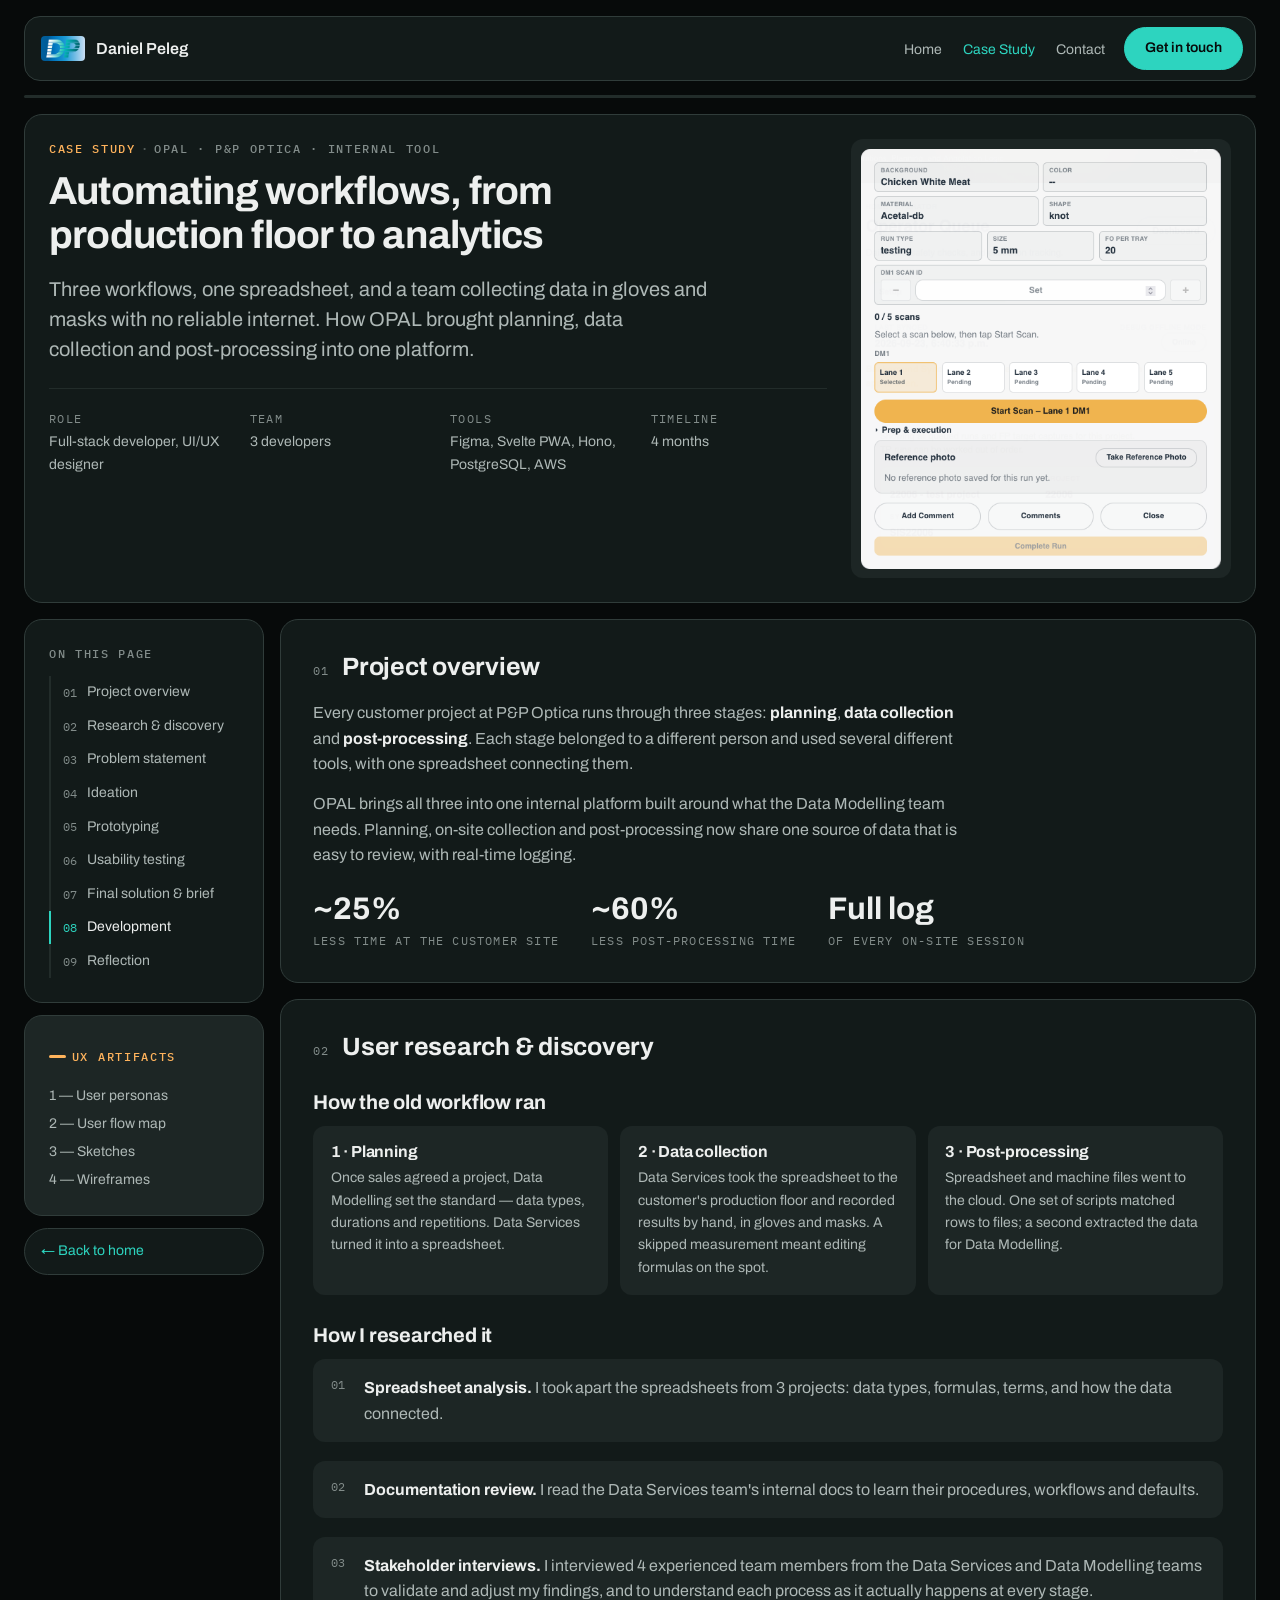
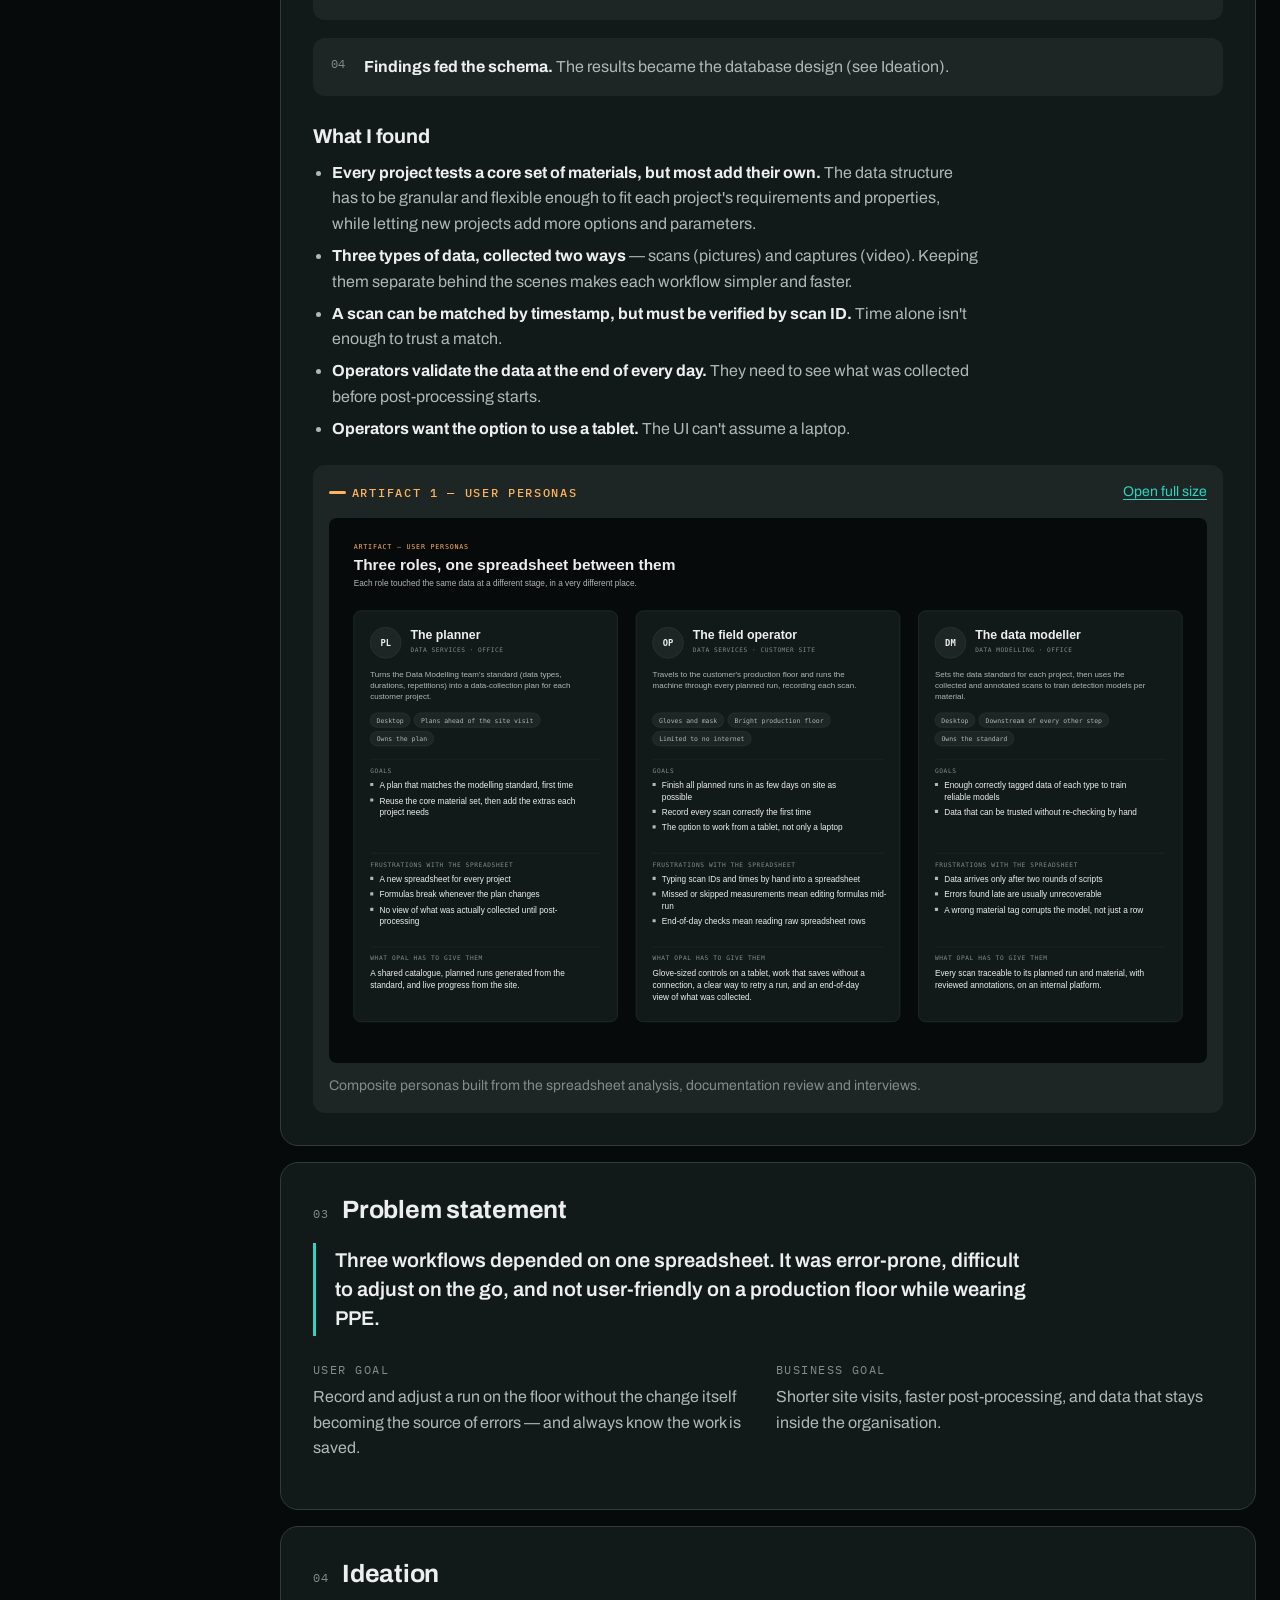
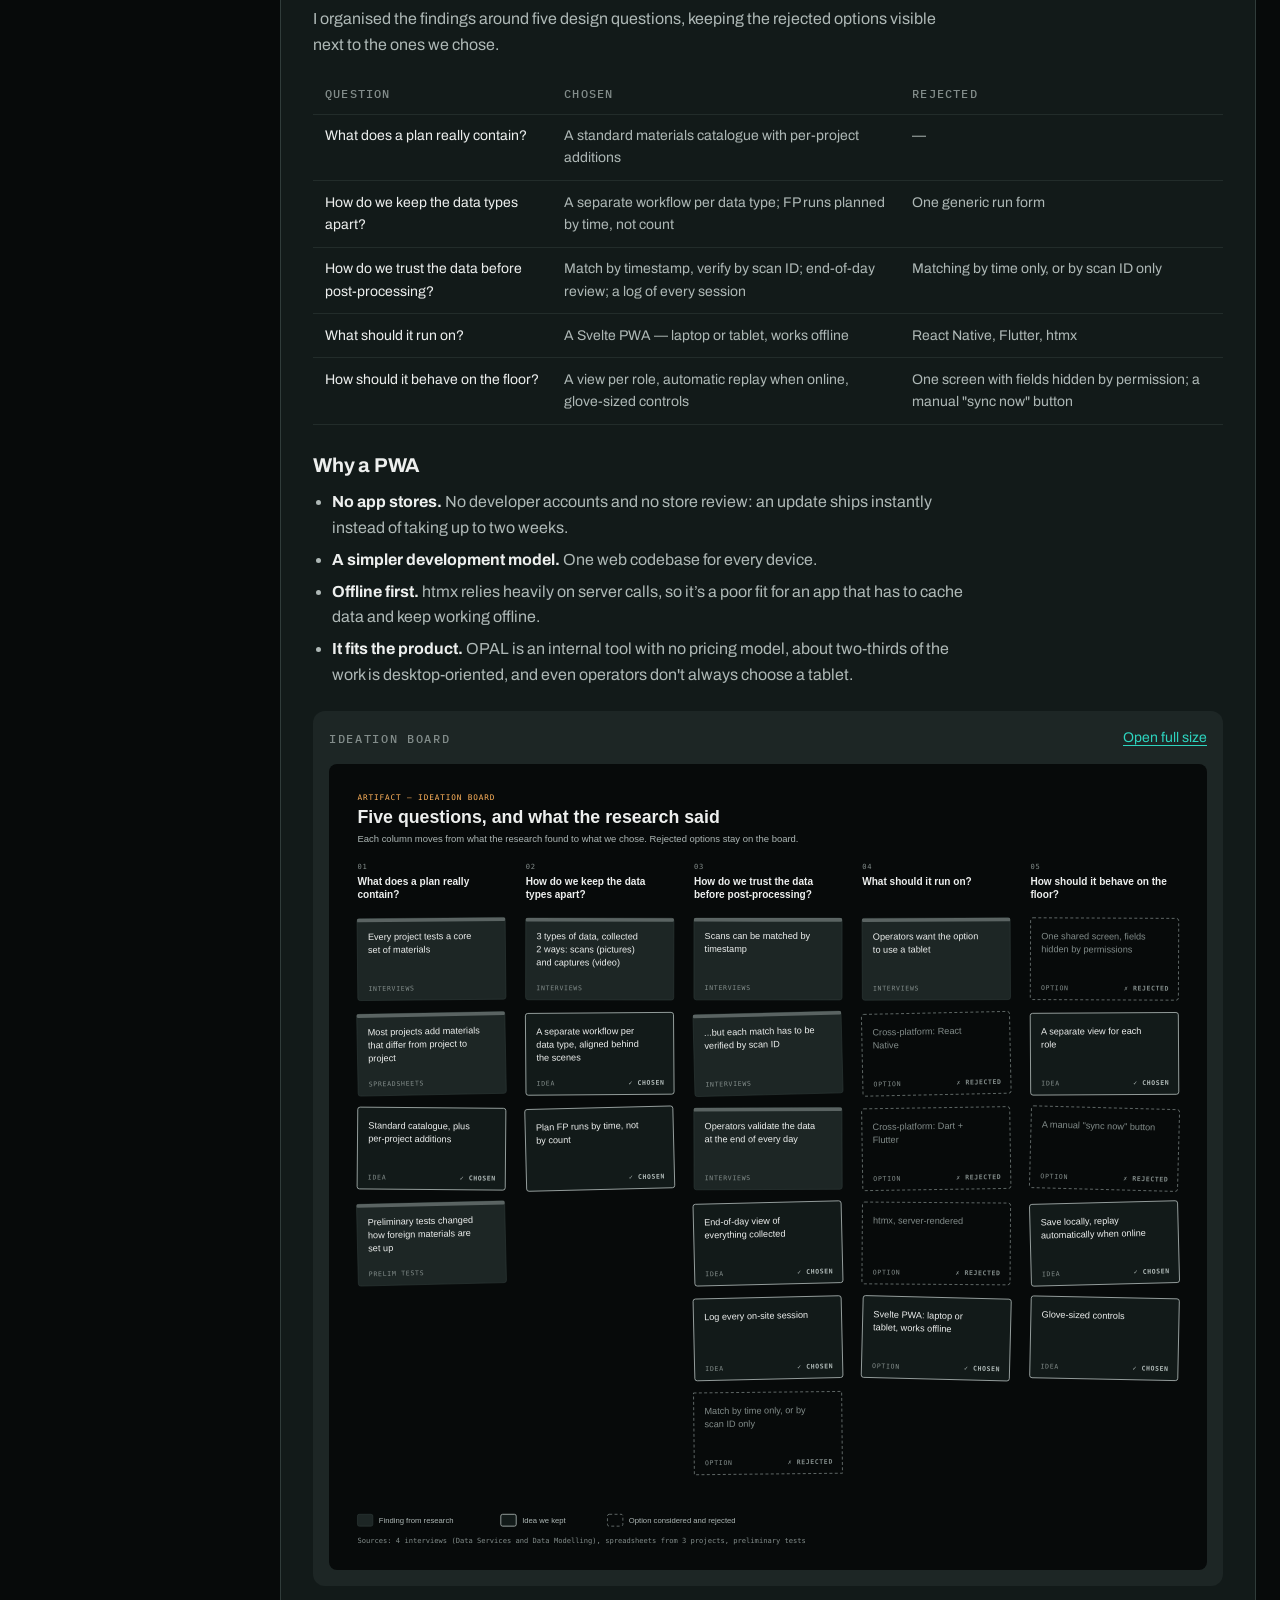
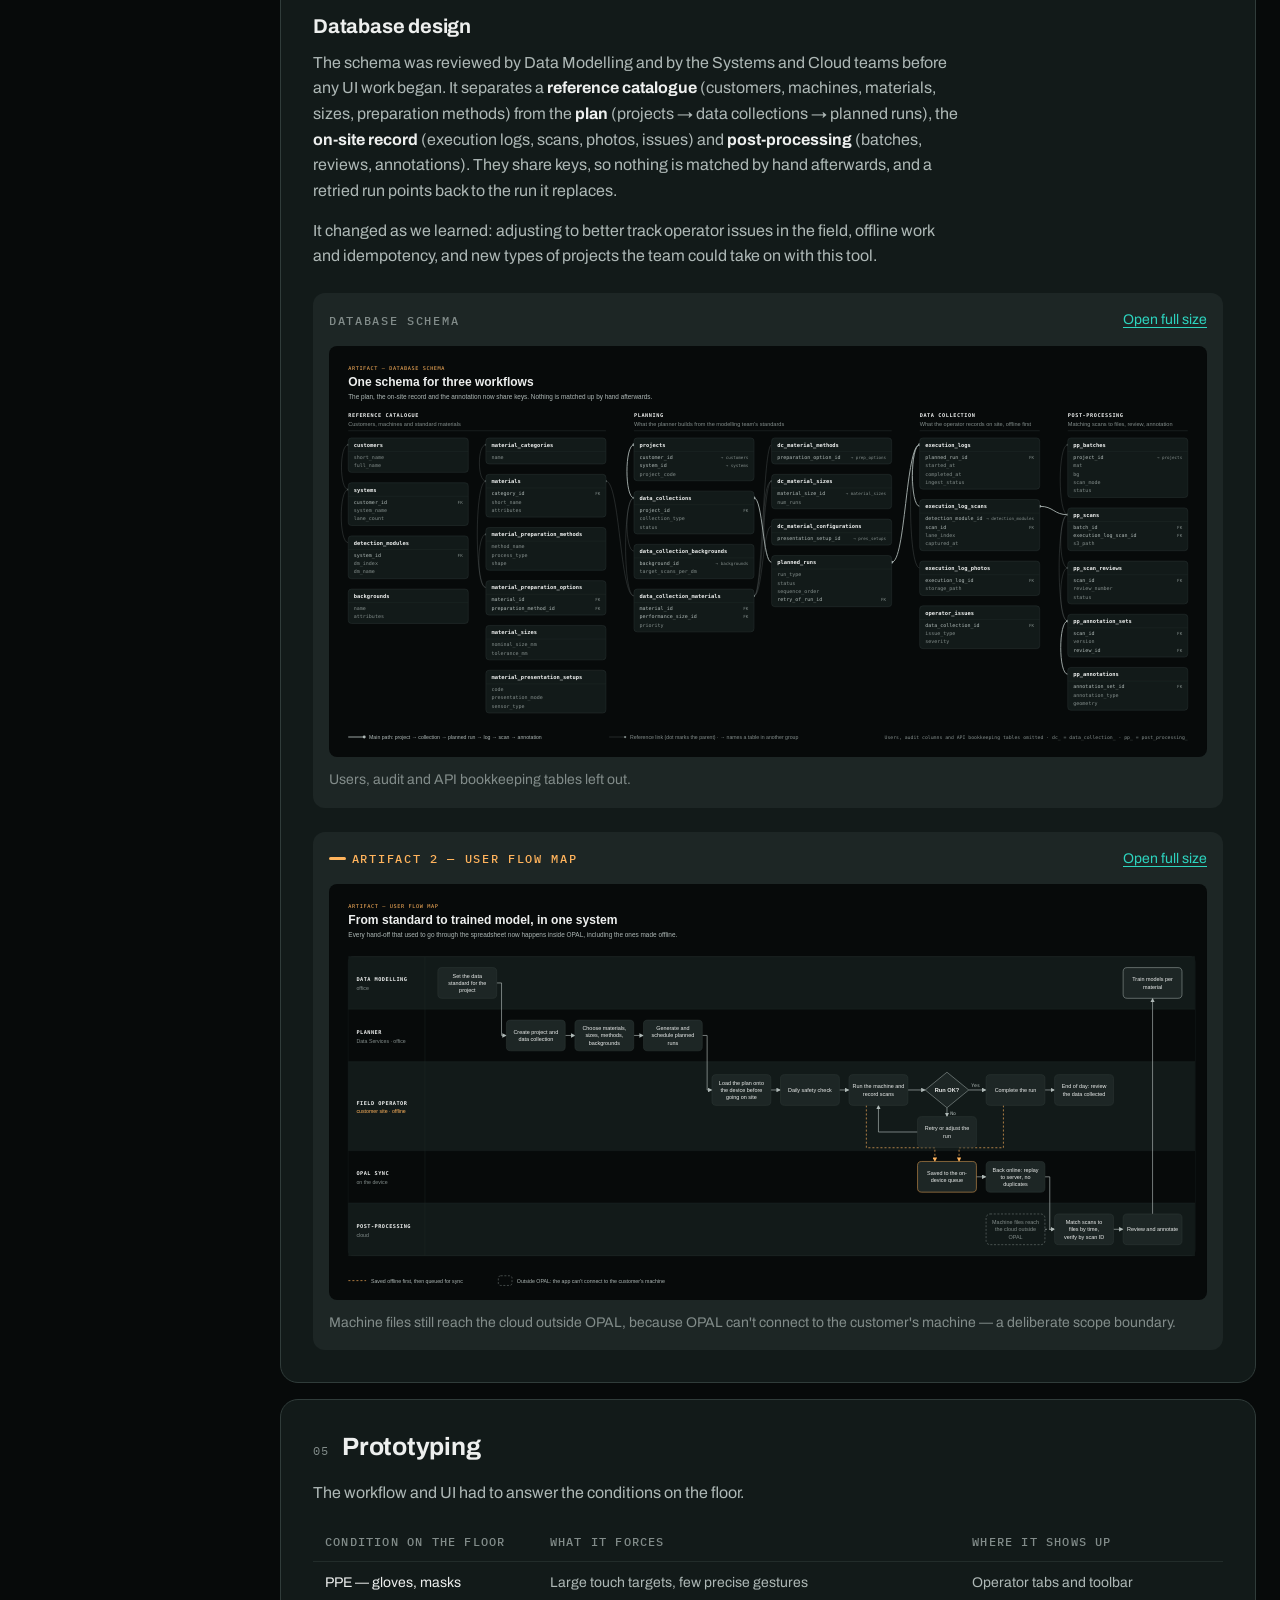
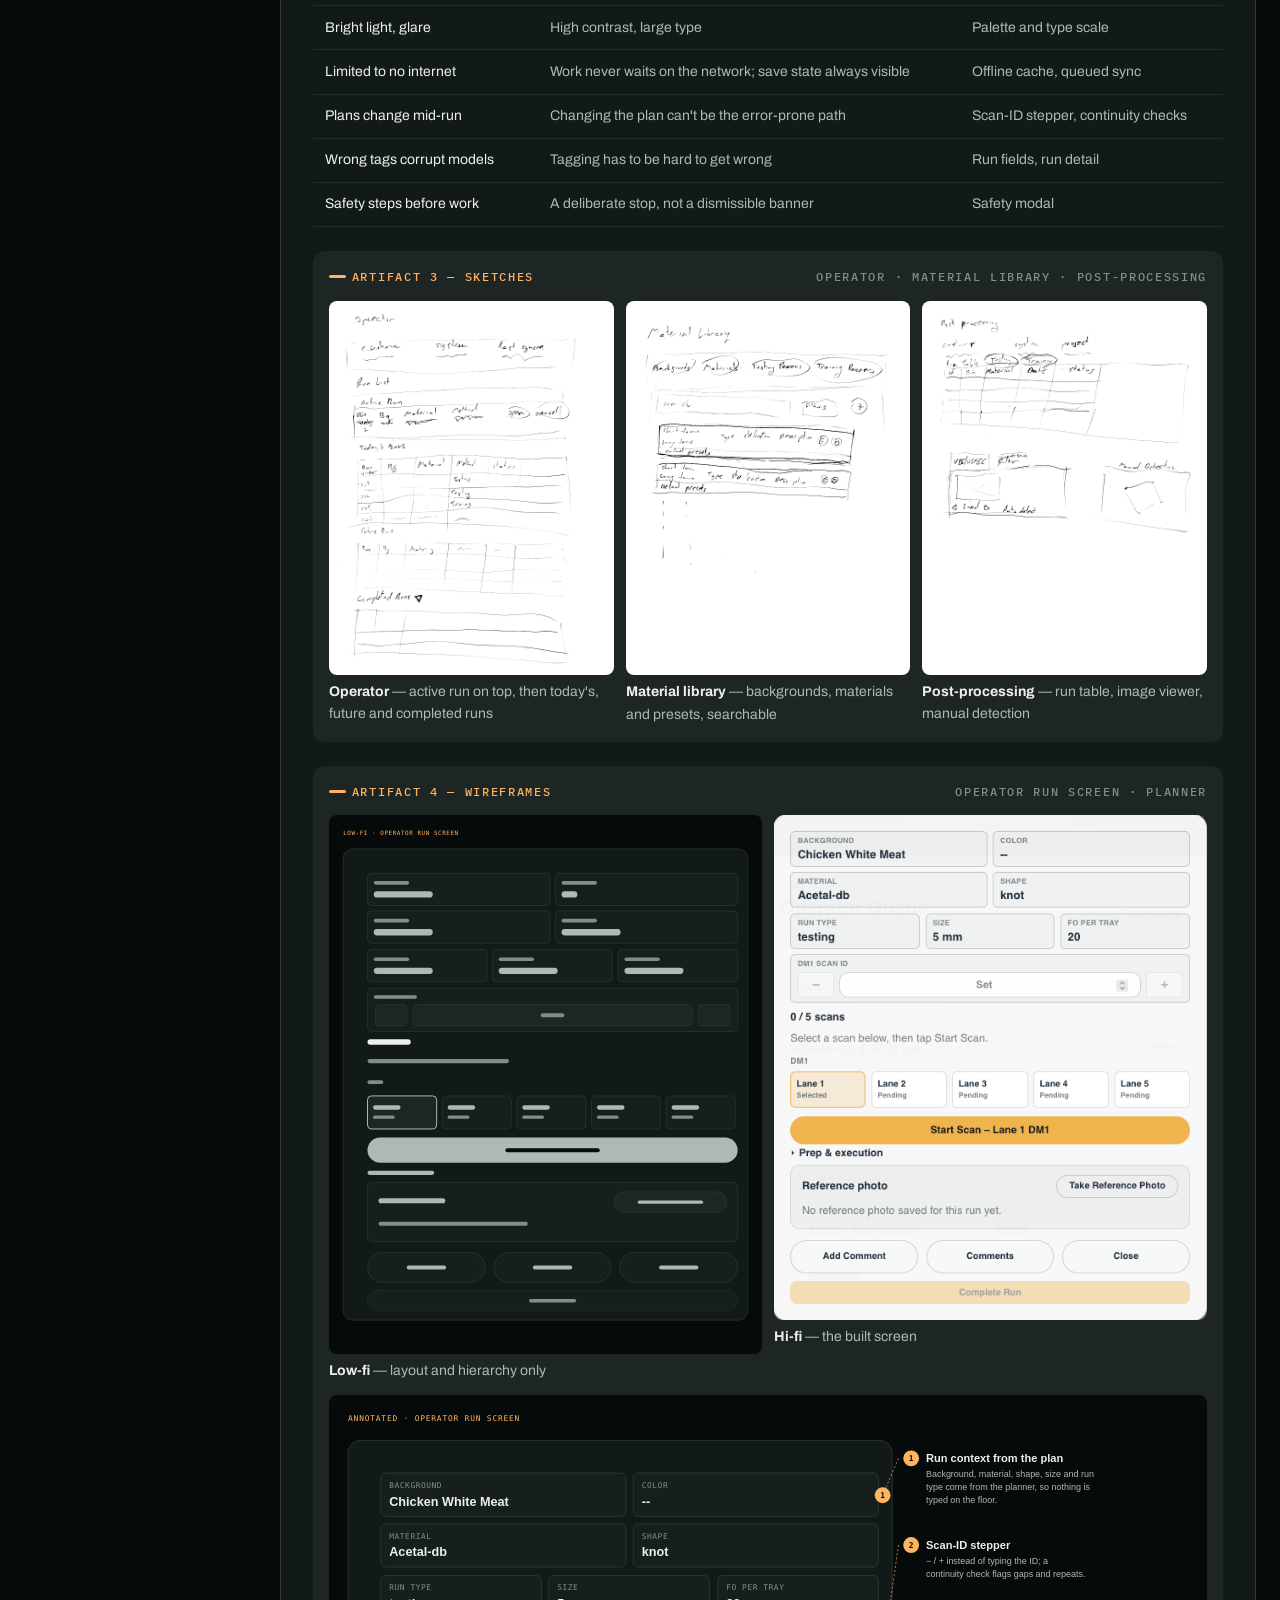
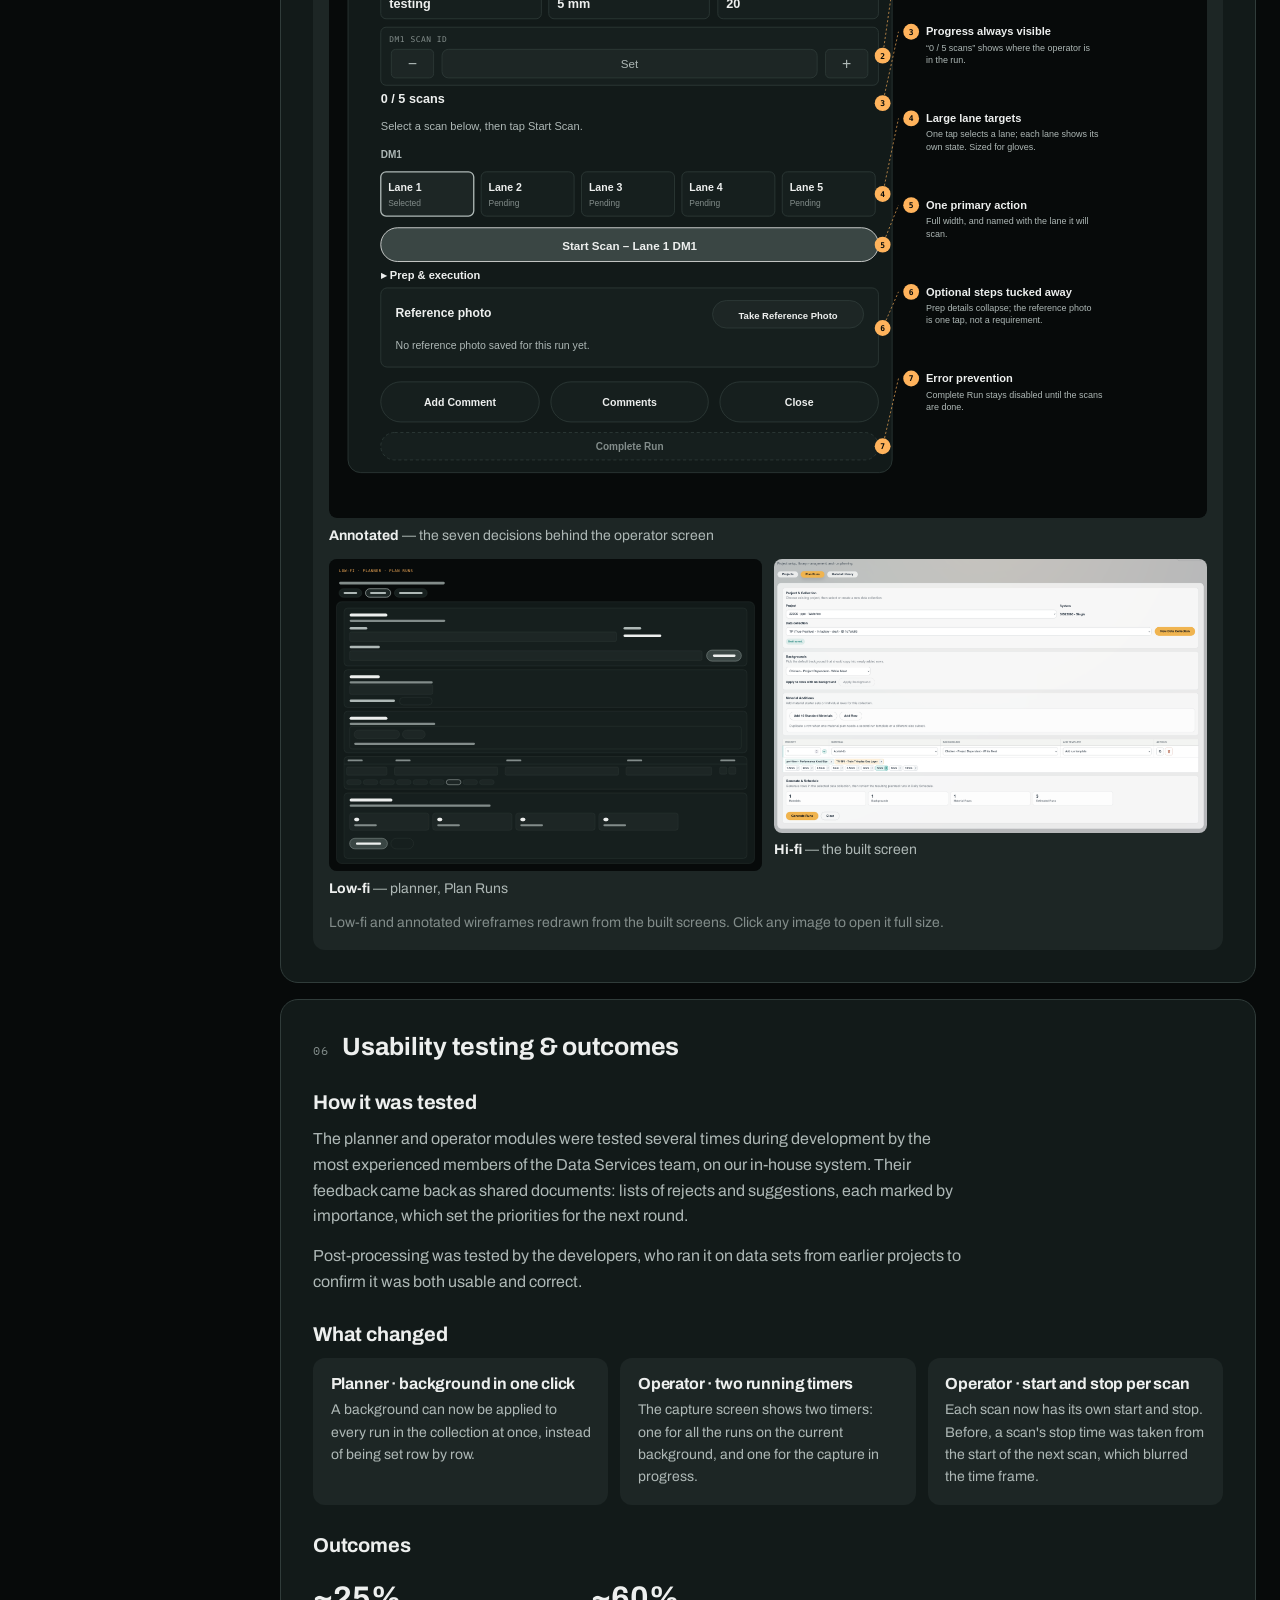
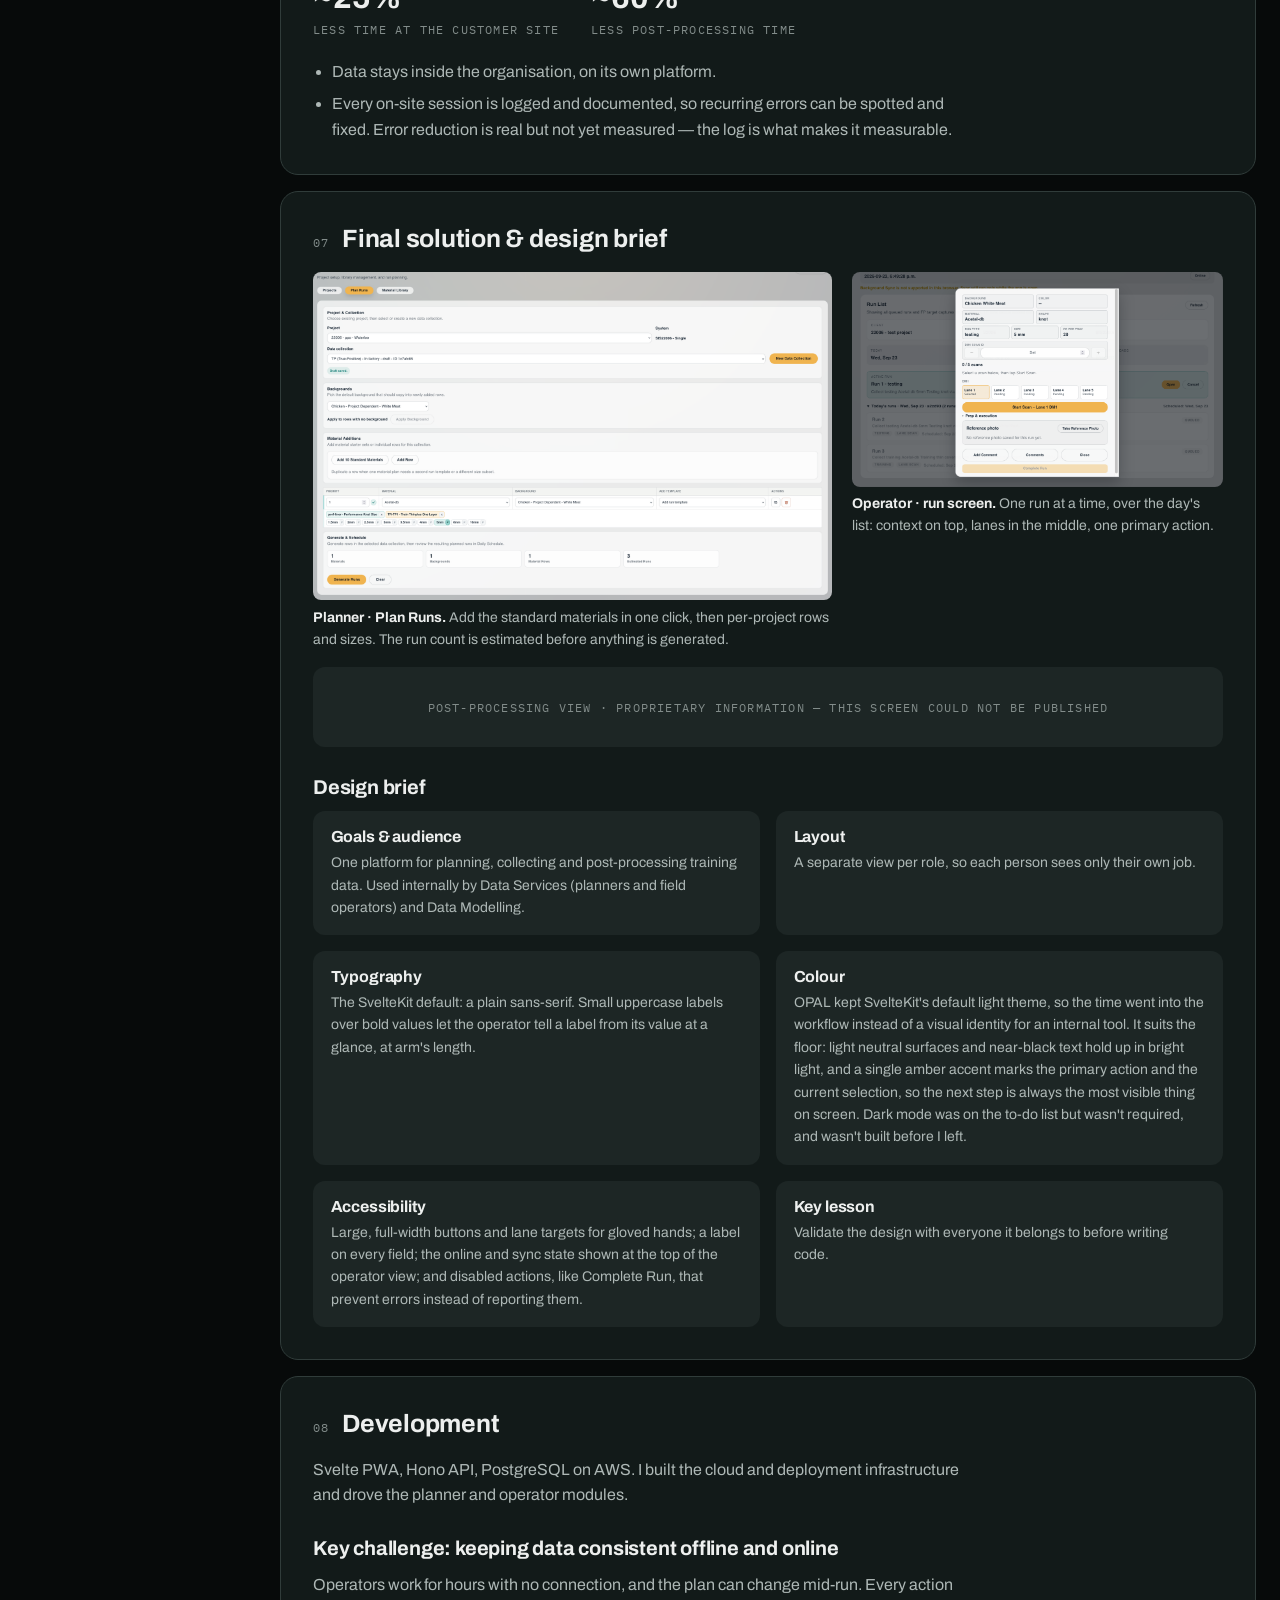
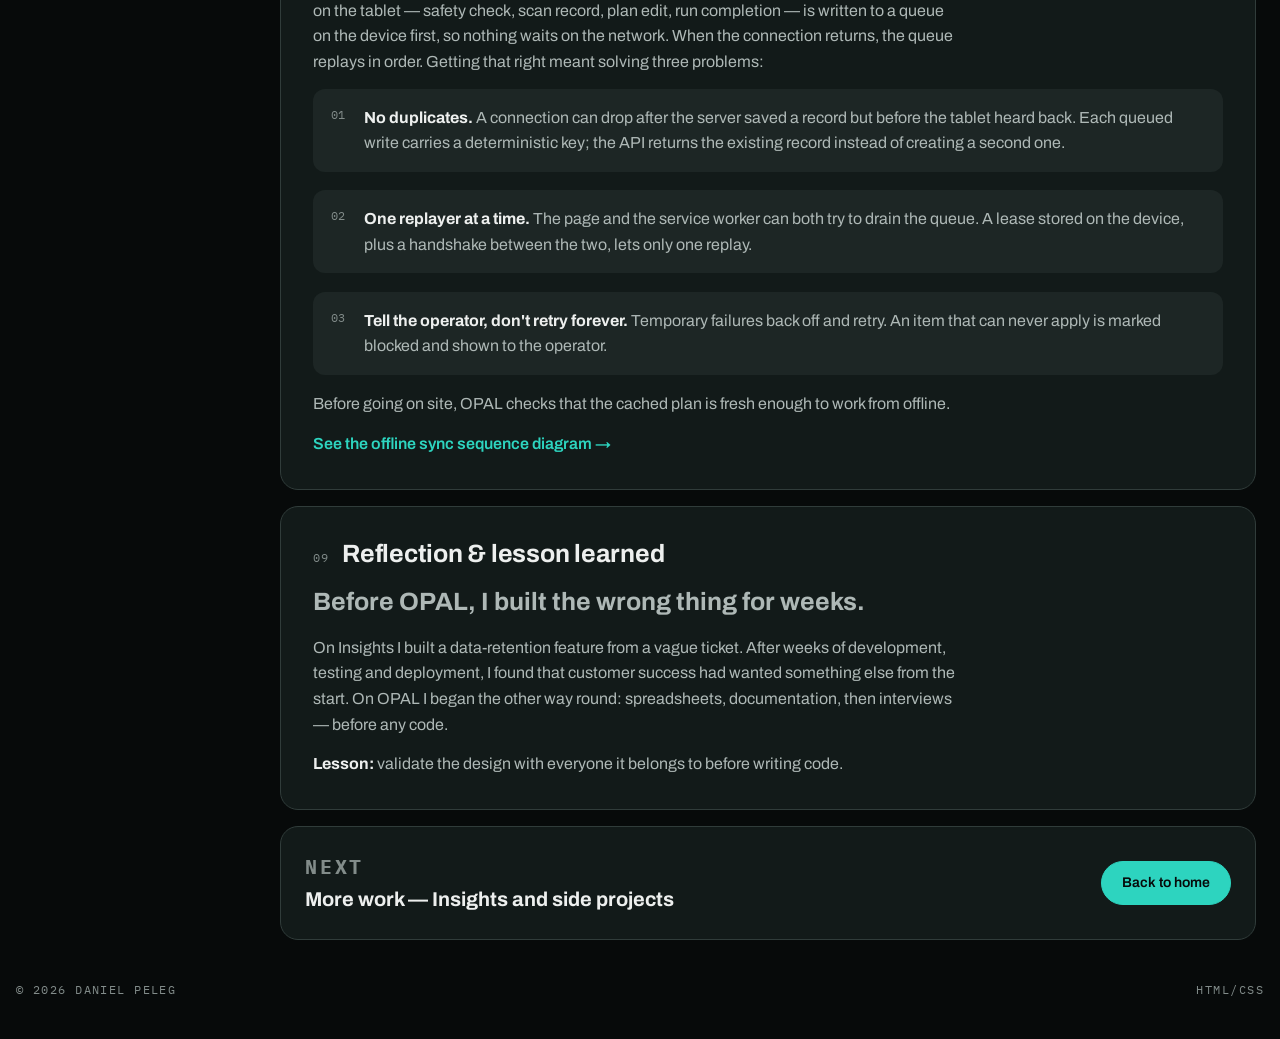
==== commit c088467e: "updated footer text" ====
--- a/case-study.html
+++ b/case-study.html
@@ -1,17 +1,20 @@
 <!doctype html>
 <html lang="en">
+
 <head>
   <meta charset="utf-8">
   <meta name="viewport" content="width=device-width, initial-scale=1">
   <title>OPAL case study: automating workflows from production floor to analytics — Daniel Peleg</title>
-  <meta name="description" content="UX case study: how OPAL replaced a spreadsheet shared by three teams with one offline-first platform for planning, on-site data collection and post-processing — ~25% less time on site, ~60% less post-processing.">
+  <meta name="description"
+    content="UX case study: how OPAL replaced a spreadsheet shared by three teams with one offline-first platform for planning, on-site data collection and post-processing — ~25% less time on site, ~60% less post-processing.">
   <meta name="author" content="Daniel Peleg">
   <meta name="theme-color" content="#070A0A">
   <link rel="canonical" href="https://dpeleg.github.io/case-study.html">
 
   <meta property="og:type" content="article">
   <meta property="og:title" content="Automating workflows, from production floor to analytics — OPAL case study">
-  <meta property="og:description" content="Three workflows, one spreadsheet, and a team collecting data in gloves with no reliable internet.">
+  <meta property="og:description"
+    content="Three workflows, one spreadsheet, and a team collecting data in gloves with no reliable internet.">
   <meta property="og:image" content="https://dpeleg.github.io/assets/img/og-image.png">
   <meta name="twitter:card" content="summary_large_image">
 
@@ -20,7 +23,8 @@
 
   <link rel="preconnect" href="https://fonts.googleapis.com">
   <link rel="preconnect" href="https://fonts.gstatic.com" crossorigin>
-  <link rel="stylesheet" href="https://fonts.googleapis.com/css2?family=Archivo:wght@400;500;600;700&family=IBM+Plex+Mono:wght@400;500&display=swap">
+  <link rel="stylesheet"
+    href="https://fonts.googleapis.com/css2?family=Archivo:wght@400;500;600;700&family=IBM+Plex+Mono:wght@400;500&display=swap">
   <link rel="stylesheet" href="css/styles.css">
 
   <script type="application/ld+json">
@@ -33,6 +37,7 @@
   }
   </script>
 </head>
+
 <body>
   <a class="skip-link" href="#main">Skip to main content</a>
 
@@ -58,19 +63,33 @@
     <!-- ============ Hero ============ -->
     <section class="panel cs-hero" aria-labelledby="cs-title">
       <div>
-        <p class="label"><span class="label--amber">Case study</span><span class="sep">·</span>OPAL · P&amp;P Optica · internal tool</p>
+        <p class="label"><span class="label--amber">Case study</span><span class="sep">·</span>OPAL · P&amp;P Optica ·
+          internal tool</p>
         <h1 id="cs-title">Automating workflows, from production floor to analytics</h1>
-        <p class="cs-hero__sub">Three workflows, one spreadsheet, and a team collecting data in gloves and masks with no reliable internet. How OPAL brought planning, data collection and post-processing into one platform.</p>
+        <p class="cs-hero__sub">Three workflows, one spreadsheet, and a team collecting data in gloves and masks with no
+          reliable internet. How OPAL brought planning, data collection and post-processing into one platform.</p>
         <dl class="meta">
-          <div><dt>Role</dt><dd>Full-stack developer, UI/UX designer</dd></div>
-          <div><dt>Team</dt><dd>3 developers</dd></div>
-          <div><dt>Tools</dt><dd>Figma, Svelte PWA, Hono, PostgreSQL, AWS</dd></div>
-          <div><dt>Timeline</dt><dd>4 months</dd></div>
+          <div>
+            <dt>Role</dt>
+            <dd>Full-stack developer, UI/UX designer</dd>
+          </div>
+          <div>
+            <dt>Team</dt>
+            <dd>3 developers</dd>
+          </div>
+          <div>
+            <dt>Tools</dt>
+            <dd>Figma, Svelte PWA, Hono, PostgreSQL, AWS</dd>
+          </div>
+          <div>
+            <dt>Timeline</dt>
+            <dd>4 months</dd>
+          </div>
         </dl>
       </div>
       <figure class="cs-hero__media">
         <img src="assets/case-study/opal-operator-run.png" width="511" height="595"
-             alt="OPAL operator run screen: run details, scan-ID stepper, five lane buttons and a Start Scan button.">
+          alt="OPAL operator run screen: run details, scan-ID stepper, five lane buttons and a Start Scan button.">
       </figure>
     </section>
 
@@ -110,11 +129,18 @@
 
         <!-- 01 -->
         <section class="panel section" id="overview" aria-labelledby="h-overview">
-          <div class="section__head"><span class="section__num">01</span><h2 id="h-overview">Project overview</h2></div>
-          <p>Every customer project at P&amp;P Optica runs through three stages: <strong>planning</strong>, <strong>data collection</strong> and <strong>post-processing</strong>. Each stage belonged to a different person and used several different tools, with one spreadsheet connecting them.</p>
-          <p>OPAL brings all three into one internal platform built around what the Data Modelling team needs. Planning, on-site collection and post-processing now share one source of data that is easy to review, with real-time logging.</p>
+          <div class="section__head"><span class="section__num">01</span>
+            <h2 id="h-overview">Project overview</h2>
+          </div>
+          <p>Every customer project at P&amp;P Optica runs through three stages: <strong>planning</strong>, <strong>data
+              collection</strong> and <strong>post-processing</strong>. Each stage belonged to a different person and
+            used several different tools, with one spreadsheet connecting them.</p>
+          <p>OPAL brings all three into one internal platform built around what the Data Modelling team needs. Planning,
+            on-site collection and post-processing now share one source of data that is easy to review, with real-time
+            logging.</p>
           <ul class="stats">
-            <li><span class="stat__value">~25%</span><span class="stat__label">Less time at the customer site</span></li>
+            <li><span class="stat__value">~25%</span><span class="stat__label">Less time at the customer site</span>
+            </li>
             <li><span class="stat__value">~60%</span><span class="stat__label">Less post-processing time</span></li>
             <li><span class="stat__value">Full log</span><span class="stat__label">Of every on-site session</span></li>
           </ul>
@@ -122,103 +148,178 @@
 
         <!-- 02 -->
         <section class="panel section" id="research" aria-labelledby="h-research">
-          <div class="section__head"><span class="section__num">02</span><h2 id="h-research">User research &amp; discovery</h2></div>
+          <div class="section__head"><span class="section__num">02</span>
+            <h2 id="h-research">User research &amp; discovery</h2>
+          </div>
 
           <h3>How the old workflow ran</h3>
           <div class="grid-3">
-            <div class="tile"><h4>1 · Planning</h4><p>Once sales agreed a project, Data Modelling set the standard — data types, durations and repetitions. Data Services turned it into a spreadsheet.</p></div>
-            <div class="tile"><h4>2 · Data collection</h4><p>Data Services took the spreadsheet to the customer's production floor and recorded results by hand, in gloves and masks. A skipped measurement meant editing formulas on the spot.</p></div>
-            <div class="tile"><h4>3 · Post-processing</h4><p>Spreadsheet and machine files went to the cloud. One set of scripts matched rows to files; a second extracted the data for Data Modelling.</p></div>
+            <div class="tile">
+              <h4>1 · Planning</h4>
+              <p>Once sales agreed a project, Data Modelling set the standard — data types, durations and repetitions.
+                Data Services turned it into a spreadsheet.</p>
+            </div>
+            <div class="tile">
+              <h4>2 · Data collection</h4>
+              <p>Data Services took the spreadsheet to the customer's production floor and recorded results by hand, in
+                gloves and masks. A skipped measurement meant editing formulas on the spot.</p>
+            </div>
+            <div class="tile">
+              <h4>3 · Post-processing</h4>
+              <p>Spreadsheet and machine files went to the cloud. One set of scripts matched rows to files; a second
+                extracted the data for Data Modelling.</p>
+            </div>
           </div>
 
 
           <h3>How I researched it</h3>
           <ol class="steps">
-            <li><strong>Spreadsheet analysis.</strong> I took apart the spreadsheets from 3 projects: data types, formulas, terms, and how the data connected.</li>
-            <li><strong>Documentation review.</strong> I read the Data Services team's internal docs to learn their procedures, workflows and defaults.</li>
-            <li><strong>Stakeholder interviews.</strong> I interviewed 4 experienced team members from the Data Services and Data Modelling teams to validate and adjust my findings, and to understand each process as it actually happens at every stage.</li>
+            <li><strong>Spreadsheet analysis.</strong> I took apart the spreadsheets from 3 projects: data types,
+              formulas, terms, and how the data connected.</li>
+            <li><strong>Documentation review.</strong> I read the Data Services team's internal docs to learn their
+              procedures, workflows and defaults.</li>
+            <li><strong>Stakeholder interviews.</strong> I interviewed 4 experienced team members from the Data Services
+              and Data Modelling teams to validate and adjust my findings, and to understand each process as it actually
+              happens at every stage.</li>
             <li><strong>Findings fed the schema.</strong> The results became the database design (see Ideation).</li>
           </ol>
 
           <h3>What I found</h3>
           <ul>
-            <li><strong>Every project tests a core set of materials, but most add their own.</strong> The data structure has to be granular and flexible enough to fit each project's requirements and properties, while letting new projects add more options and parameters.</li>
-            <li><strong>Three types of data, collected two ways</strong> — scans (pictures) and captures (video). Keeping them separate behind the scenes makes each workflow simpler and faster.</li>
-            <li><strong>A scan can be matched by timestamp, but must be verified by scan ID.</strong> Time alone isn't enough to trust a match.</li>
-            <li><strong>Operators validate the data at the end of every day.</strong> They need to see what was collected before post-processing starts.</li>
+            <li><strong>Every project tests a core set of materials, but most add their own.</strong> The data structure
+              has to be granular and flexible enough to fit each project's requirements and properties, while letting
+              new projects add more options and parameters.</li>
+            <li><strong>Three types of data, collected two ways</strong> — scans (pictures) and captures (video).
+              Keeping them separate behind the scenes makes each workflow simpler and faster.</li>
+            <li><strong>A scan can be matched by timestamp, but must be verified by scan ID.</strong> Time alone isn't
+              enough to trust a match.</li>
+            <li><strong>Operators validate the data at the end of every day.</strong> They need to see what was
+              collected before post-processing starts.</li>
             <li><strong>Operators want the option to use a tablet.</strong> The UI can't assume a laptop.</li>
           </ul>
 
           <figure class="figure" id="artifact-personas">
             <div class="figure__head">
               <span class="artifact-label">Artifact 1 — User personas</span>
-              <a class="figure__open" href="assets/case-study/opal-personas.svg" target="_blank" rel="noopener">Open full size<span class="visually-hidden"> (opens in a new tab)</span></a>
+              <a class="figure__open" href="assets/case-study/opal-personas.svg" target="_blank" rel="noopener">Open
+                full size<span class="visually-hidden"> (opens in a new tab)</span></a>
             </div>
             <div class="figure__scroll">
               <img src="assets/case-study/opal-personas.svg" width="1704" height="1057" loading="lazy"
-                   alt="Three composite personas. The planner (Data Services, office), the field operator (Data Services, customer site) and the data modeller (Data Modelling), each with context, goals, frustrations with the spreadsheet, and what OPAL has to give them.">
-            </div>
-            <figcaption>Composite personas built from the spreadsheet analysis, documentation review and interviews.</figcaption>
+                alt="Three composite personas. The planner (Data Services, office), the field operator (Data Services, customer site) and the data modeller (Data Modelling), each with context, goals, frustrations with the spreadsheet, and what OPAL has to give them.">
+            </div>
+            <figcaption>Composite personas built from the spreadsheet analysis, documentation review and interviews.
+            </figcaption>
           </figure>
         </section>
 
         <!-- 03 -->
         <section class="panel section" id="problem" aria-labelledby="h-problem">
-          <div class="section__head"><span class="section__num">03</span><h2 id="h-problem">Problem statement</h2></div>
-          <blockquote class="quote">Three workflows depended on one spreadsheet. It was error-prone, difficult to adjust on the go, and not user-friendly on a production floor while wearing PPE.</blockquote>
+          <div class="section__head"><span class="section__num">03</span>
+            <h2 id="h-problem">Problem statement</h2>
+          </div>
+          <blockquote class="quote">Three workflows depended on one spreadsheet. It was error-prone, difficult to adjust
+            on the go, and not user-friendly on a production floor while wearing PPE.</blockquote>
           <dl class="grid-2">
-            <div class="goal"><dt>User goal</dt><dd>Record and adjust a run on the floor without the change itself becoming the source of errors — and always know the work is saved.</dd></div>
-            <div class="goal"><dt>Business goal</dt><dd>Shorter site visits, faster post-processing, and data that stays inside the organisation.</dd></div>
+            <div class="goal">
+              <dt>User goal</dt>
+              <dd>Record and adjust a run on the floor without the change itself becoming the source of errors — and
+                always know the work is saved.</dd>
+            </div>
+            <div class="goal">
+              <dt>Business goal</dt>
+              <dd>Shorter site visits, faster post-processing, and data that stays inside the organisation.</dd>
+            </div>
           </dl>
         </section>
 
         <!-- 04 -->
         <section class="panel section" id="ideation" aria-labelledby="h-ideation">
-          <div class="section__head"><span class="section__num">04</span><h2 id="h-ideation">Ideation</h2></div>
-          <p>I organised the findings around five design questions, keeping the rejected options visible next to the ones we chose.</p>
+          <div class="section__head"><span class="section__num">04</span>
+            <h2 id="h-ideation">Ideation</h2>
+          </div>
+          <p>I organised the findings around five design questions, keeping the rejected options visible next to the
+            ones we chose.</p>
 
           <div class="table-wrap">
             <table>
-              <thead><tr><th scope="col">Question</th><th scope="col">Chosen</th><th scope="col">Rejected</th></tr></thead>
+              <thead>
+                <tr>
+                  <th scope="col">Question</th>
+                  <th scope="col">Chosen</th>
+                  <th scope="col">Rejected</th>
+                </tr>
+              </thead>
               <tbody>
-                <tr><td>What does a plan really contain?</td><td>A standard materials catalogue with per-project additions</td><td>—</td></tr>
-                <tr><td>How do we keep the data types apart?</td><td>A separate workflow per data type; FP runs planned by time, not count</td><td>One generic run form</td></tr>
-                <tr><td>How do we trust the data before post-processing?</td><td>Match by timestamp, verify by scan ID; end-of-day review; a log of every session</td><td>Matching by time only, or by scan ID only</td></tr>
-                <tr><td>What should it run on?</td><td>A Svelte PWA — laptop or tablet, works offline</td><td>React Native, Flutter, htmx</td></tr>
-                <tr><td>How should it behave on the floor?</td><td>A view per role, automatic replay when online, glove-sized controls</td><td>One screen with fields hidden by permission; a manual "sync now" button</td></tr>
+                <tr>
+                  <td>What does a plan really contain?</td>
+                  <td>A standard materials catalogue with per-project additions</td>
+                  <td>—</td>
+                </tr>
+                <tr>
+                  <td>How do we keep the data types apart?</td>
+                  <td>A separate workflow per data type; FP runs planned by time, not count</td>
+                  <td>One generic run form</td>
+                </tr>
+                <tr>
+                  <td>How do we trust the data before post-processing?</td>
+                  <td>Match by timestamp, verify by scan ID; end-of-day review; a log of every session</td>
+                  <td>Matching by time only, or by scan ID only</td>
+                </tr>
+                <tr>
+                  <td>What should it run on?</td>
+                  <td>A Svelte PWA — laptop or tablet, works offline</td>
+                  <td>React Native, Flutter, htmx</td>
+                </tr>
+                <tr>
+                  <td>How should it behave on the floor?</td>
+                  <td>A view per role, automatic replay when online, glove-sized controls</td>
+                  <td>One screen with fields hidden by permission; a manual "sync now" button</td>
+                </tr>
               </tbody>
             </table>
           </div>
           <h3>Why a PWA</h3>
           <ul>
-            <li><strong>No app stores.</strong> No developer accounts and no store review: an update ships instantly instead of taking up to two weeks.</li>
+            <li><strong>No app stores.</strong> No developer accounts and no store review: an update ships instantly
+              instead of taking up to two weeks.</li>
             <li><strong>A simpler development model.</strong> One web codebase for every device.</li>
-            <li><strong>Offline first.</strong> htmx relies heavily on server calls, so it’s a poor fit for an app that has to cache data and keep working offline.</li>
-            <li><strong>It fits the product.</strong> OPAL is an internal tool with no pricing model, about two-thirds of the work is desktop-oriented, and even operators don't always choose a tablet.</li>
+            <li><strong>Offline first.</strong> htmx relies heavily on server calls, so it’s a poor fit for an app that
+              has to cache data and keep working offline.</li>
+            <li><strong>It fits the product.</strong> OPAL is an internal tool with no pricing model, about two-thirds
+              of the work is desktop-oriented, and even operators don't always choose a tablet.</li>
           </ul>
 
           <figure class="figure">
             <div class="figure__head">
               <span class="label" style="margin:0">Ideation board</span>
-              <a class="figure__open" href="assets/case-study/opal-ideation.svg" target="_blank" rel="noopener">Open full size<span class="visually-hidden"> (opens in a new tab)</span></a>
+              <a class="figure__open" href="assets/case-study/opal-ideation.svg" target="_blank" rel="noopener">Open
+                full size<span class="visually-hidden"> (opens in a new tab)</span></a>
             </div>
             <div class="figure__scroll">
               <img src="assets/case-study/opal-ideation.svg" width="1482" height="1360" loading="lazy"
-                   alt="Sticky-note board: research findings, ideas kept and options rejected, grouped under the five design questions.">
+                alt="Sticky-note board: research findings, ideas kept and options rejected, grouped under the five design questions.">
             </div>
           </figure>
 
           <h3>Database design</h3>
-          <p>The schema was reviewed by Data Modelling and by the Systems and Cloud teams before any UI work began. It separates a <strong>reference catalogue</strong> (customers, machines, materials, sizes, preparation methods) from the <strong>plan</strong> (projects → data collections → planned runs), the <strong>on-site record</strong> (execution logs, scans, photos, issues) and <strong>post-processing</strong> (batches, reviews, annotations). They share keys, so nothing is matched by hand afterwards, and a retried run points back to the run it replaces.</p>
-          <p>It changed as we learned: adjusting to better track operator issues in the field, offline work and idempotency, and new types of projects the team could take on with this tool.</p>
+          <p>The schema was reviewed by Data Modelling and by the Systems and Cloud teams before any UI work began. It
+            separates a <strong>reference catalogue</strong> (customers, machines, materials, sizes, preparation
+            methods) from the <strong>plan</strong> (projects → data collections → planned runs), the <strong>on-site
+              record</strong> (execution logs, scans, photos, issues) and <strong>post-processing</strong> (batches,
+            reviews, annotations). They share keys, so nothing is matched by hand afterwards, and a retried run points
+            back to the run it replaces.</p>
+          <p>It changed as we learned: adjusting to better track operator issues in the field, offline work and
+            idempotency, and new types of projects the team could take on with this tool.</p>
           <figure class="figure">
             <div class="figure__head">
               <span class="label" style="margin:0">Database schema</span>
-              <a class="figure__open" href="assets/case-study/opal-schema.svg" target="_blank" rel="noopener">Open full size<span class="visually-hidden"> (opens in a new tab)</span></a>
+              <a class="figure__open" href="assets/case-study/opal-schema.svg" target="_blank" rel="noopener">Open full
+                size<span class="visually-hidden"> (opens in a new tab)</span></a>
             </div>
             <div class="figure__scroll">
               <img src="assets/case-study/opal-schema.svg" width="2194" height="1028" loading="lazy"
-                   alt="Entity diagram of the OPAL database grouped into reference catalogue, planning, data collection and post-processing.">
+                alt="Entity diagram of the OPAL database grouped into reference catalogue, planning, data collection and post-processing.">
             </div>
             <figcaption>Users, audit and API bookkeeping tables left out.</figcaption>
           </figure>
@@ -226,30 +327,64 @@
           <figure class="figure" id="artifact-flow">
             <div class="figure__head">
               <span class="artifact-label">Artifact 2 — User flow map</span>
-              <a class="figure__open" href="assets/case-study/opal-user-flow.svg" target="_blank" rel="noopener">Open full size<span class="visually-hidden"> (opens in a new tab)</span></a>
+              <a class="figure__open" href="assets/case-study/opal-user-flow.svg" target="_blank" rel="noopener">Open
+                full size<span class="visually-hidden"> (opens in a new tab)</span></a>
             </div>
             <div class="figure__scroll">
               <img src="assets/case-study/opal-user-flow.svg" width="2178" height="1030" loading="lazy"
-                   alt="Swimlane user flow: Data Modelling sets the standard; the planner creates the project and schedules runs; the field operator loads the plan, does the safety check, runs and records offline, and reviews the day's data; OPAL queues and replays when online; post-processing matches and annotates; Data Modelling trains models per material.">
-            </div>
-            <figcaption>Machine files still reach the cloud outside OPAL, because OPAL can't connect to the customer's machine — a deliberate scope boundary.</figcaption>
+                alt="Swimlane user flow: Data Modelling sets the standard; the planner creates the project and schedules runs; the field operator loads the plan, does the safety check, runs and records offline, and reviews the day's data; OPAL queues and replays when online; post-processing matches and annotates; Data Modelling trains models per material.">
+            </div>
+            <figcaption>Machine files still reach the cloud outside OPAL, because OPAL can't connect to the customer's
+              machine — a deliberate scope boundary.</figcaption>
           </figure>
         </section>
 
         <!-- 05 -->
         <section class="panel section" id="prototyping" aria-labelledby="h-prototyping">
-          <div class="section__head"><span class="section__num">05</span><h2 id="h-prototyping">Prototyping</h2></div>
+          <div class="section__head"><span class="section__num">05</span>
+            <h2 id="h-prototyping">Prototyping</h2>
+          </div>
           <p>The workflow and UI had to answer the conditions on the floor.</p>
           <div class="table-wrap">
             <table>
-              <thead><tr><th scope="col">Condition on the floor</th><th scope="col">What it forces</th><th scope="col">Where it shows up</th></tr></thead>
+              <thead>
+                <tr>
+                  <th scope="col">Condition on the floor</th>
+                  <th scope="col">What it forces</th>
+                  <th scope="col">Where it shows up</th>
+                </tr>
+              </thead>
               <tbody>
-                <tr><td>PPE — gloves, masks</td><td>Large touch targets, few precise gestures</td><td>Operator tabs and toolbar</td></tr>
-                <tr><td>Bright light, glare</td><td>High contrast, large type</td><td>Palette and type scale</td></tr>
-                <tr><td>Limited to no internet</td><td>Work never waits on the network; save state always visible</td><td>Offline cache, queued sync</td></tr>
-                <tr><td>Plans change mid-run</td><td>Changing the plan can't be the error-prone path</td><td>Scan-ID stepper, continuity checks</td></tr>
-                <tr><td>Wrong tags corrupt models</td><td>Tagging has to be hard to get wrong</td><td>Run fields, run detail</td></tr>
-                <tr><td>Safety steps before work</td><td>A deliberate stop, not a dismissible banner</td><td>Safety modal</td></tr>
+                <tr>
+                  <td>PPE — gloves, masks</td>
+                  <td>Large touch targets, few precise gestures</td>
+                  <td>Operator tabs and toolbar</td>
+                </tr>
+                <tr>
+                  <td>Bright light, glare</td>
+                  <td>High contrast, large type</td>
+                  <td>Palette and type scale</td>
+                </tr>
+                <tr>
+                  <td>Limited to no internet</td>
+                  <td>Work never waits on the network; save state always visible</td>
+                  <td>Offline cache, queued sync</td>
+                </tr>
+                <tr>
+                  <td>Plans change mid-run</td>
+                  <td>Changing the plan can't be the error-prone path</td>
+                  <td>Scan-ID stepper, continuity checks</td>
+                </tr>
+                <tr>
+                  <td>Wrong tags corrupt models</td>
+                  <td>Tagging has to be hard to get wrong</td>
+                  <td>Run fields, run detail</td>
+                </tr>
+                <tr>
+                  <td>Safety steps before work</td>
+                  <td>A deliberate stop, not a dismissible banner</td>
+                  <td>Safety modal</td>
+                </tr>
               </tbody>
             </table>
           </div>
@@ -261,15 +396,21 @@
             </div>
             <div class="sketches">
               <figure>
-                <a href="assets/case-study/opal-sketch-operator.png" target="_blank" rel="noopener"><img src="assets/case-study/opal-sketch-operator.png" width="618" height="812" loading="lazy" alt="Pencil sketch of the operator view: customer, system and last-synced header; active run with open and cancel; tables for today's runs, future runs and completed runs."></a>
+                <a href="assets/case-study/opal-sketch-operator.png" target="_blank" rel="noopener"><img
+                    src="assets/case-study/opal-sketch-operator.png" width="618" height="812" loading="lazy"
+                    alt="Pencil sketch of the operator view: customer, system and last-synced header; active run with open and cancel; tables for today's runs, future runs and completed runs."></a>
                 <figcaption><b>Operator</b> — active run on top, then today's, future and completed runs</figcaption>
               </figure>
               <figure>
-                <a href="assets/case-study/opal-sketch-material-library.png" target="_blank" rel="noopener"><img src="assets/case-study/opal-sketch-material-library.png" width="618" height="812" loading="lazy" alt="Pencil sketch of the material library: tabs for backgrounds, materials, testing presets and training presets; search and filters; a list of materials with type, description and default presets."></a>
+                <a href="assets/case-study/opal-sketch-material-library.png" target="_blank" rel="noopener"><img
+                    src="assets/case-study/opal-sketch-material-library.png" width="618" height="812" loading="lazy"
+                    alt="Pencil sketch of the material library: tabs for backgrounds, materials, testing presets and training presets; search and filters; a list of materials with type, description and default presets."></a>
                 <figcaption><b>Material library</b> — backgrounds, materials and presets, searchable</figcaption>
               </figure>
               <figure>
-                <a href="assets/case-study/opal-sketch-post-processing.png" target="_blank" rel="noopener"><img src="assets/case-study/opal-sketch-post-processing.png" width="618" height="812" loading="lazy" alt="Pencil sketch of post-processing: customer, system and project selectors; a run table filtered by testing or training; an image viewer with load and auto-detect; and a manual detection panel."></a>
+                <a href="assets/case-study/opal-sketch-post-processing.png" target="_blank" rel="noopener"><img
+                    src="assets/case-study/opal-sketch-post-processing.png" width="618" height="812" loading="lazy"
+                    alt="Pencil sketch of post-processing: customer, system and project selectors; a run table filtered by testing or training; an image viewer with load and auto-detect; and a manual detection panel."></a>
                 <figcaption><b>Post-processing</b> — run table, image viewer, manual detection</figcaption>
               </figure>
             </div>
@@ -282,103 +423,187 @@
             </div>
             <div class="wf-pair">
               <figure>
-                <a href="assets/case-study/opal-wireframe-operator-lowfi.svg" target="_blank" rel="noopener"><img src="assets/case-study/opal-wireframe-operator-lowfi.svg" width="1102" height="1370" loading="lazy" alt="Low-fi wireframe of the operator run screen: grey boxes for run details, scan-ID stepper, lanes, primary action and secondary buttons."></a>
+                <a href="assets/case-study/opal-wireframe-operator-lowfi.svg" target="_blank" rel="noopener"><img
+                    src="assets/case-study/opal-wireframe-operator-lowfi.svg" width="1102" height="1370" loading="lazy"
+                    alt="Low-fi wireframe of the operator run screen: grey boxes for run details, scan-ID stepper, lanes, primary action and secondary buttons."></a>
                 <figcaption><b>Low-fi</b> — layout and hierarchy only</figcaption>
               </figure>
               <figure>
-                <a href="assets/case-study/opal-operator-run.png" target="_blank" rel="noopener"><img src="assets/case-study/opal-operator-run.png" width="511" height="595" loading="lazy" alt="Hi-fi: the built OPAL operator run screen."></a>
+                <a href="assets/case-study/opal-operator-run.png" target="_blank" rel="noopener"><img
+                    src="assets/case-study/opal-operator-run.png" width="511" height="595" loading="lazy"
+                    alt="Hi-fi: the built OPAL operator run screen."></a>
                 <figcaption><b>Hi-fi</b> — the built screen</figcaption>
               </figure>
             </div>
             <figure class="wf-wide">
-              <div class="figure__scroll"><a href="assets/case-study/opal-wireframe-operator-annotated.svg" target="_blank" rel="noopener"><img src="assets/case-study/opal-wireframe-operator-annotated.svg" width="1662" height="1370" loading="lazy" alt="Annotated wireframe of the operator run screen with seven design decisions: run context from the plan, scan-ID stepper, visible progress, large lane targets, one primary action, optional steps tucked away, and Complete Run disabled until the scans are done."></a></div>
+              <div class="figure__scroll"><a href="assets/case-study/opal-wireframe-operator-annotated.svg"
+                  target="_blank" rel="noopener"><img src="assets/case-study/opal-wireframe-operator-annotated.svg"
+                    width="1662" height="1370" loading="lazy"
+                    alt="Annotated wireframe of the operator run screen with seven design decisions: run context from the plan, scan-ID stepper, visible progress, large lane targets, one primary action, optional steps tucked away, and Complete Run disabled until the scans are done."></a>
+              </div>
               <figcaption><b>Annotated</b> — the seven decisions behind the operator screen</figcaption>
             </figure>
             <div class="wf-pair wf-pair--wide">
               <figure>
-                <a href="assets/case-study/opal-wireframe-planner-lowfi.svg" target="_blank" rel="noopener"><img src="assets/case-study/opal-wireframe-planner-lowfi.svg" width="1720" height="1240" loading="lazy" alt="Low-fi wireframe of the planner's Plan Runs screen: project and collection selectors, backgrounds, material additions, a material table and a generate-and-schedule panel."></a>
+                <a href="assets/case-study/opal-wireframe-planner-lowfi.svg" target="_blank" rel="noopener"><img
+                    src="assets/case-study/opal-wireframe-planner-lowfi.svg" width="1720" height="1240" loading="lazy"
+                    alt="Low-fi wireframe of the planner's Plan Runs screen: project and collection selectors, backgrounds, material additions, a material table and a generate-and-schedule panel."></a>
                 <figcaption><b>Low-fi</b> — planner, Plan Runs</figcaption>
               </figure>
               <figure>
-                <a href="assets/case-study/opal-planner-plan-runs.png" target="_blank" rel="noopener"><img src="assets/case-study/opal-planner-plan-runs.png" width="1600" height="1012" loading="lazy" alt="Hi-fi: the built OPAL planner Plan Runs screen."></a>
+                <a href="assets/case-study/opal-planner-plan-runs.png" target="_blank" rel="noopener"><img
+                    src="assets/case-study/opal-planner-plan-runs.png" width="1600" height="1012" loading="lazy"
+                    alt="Hi-fi: the built OPAL planner Plan Runs screen."></a>
                 <figcaption><b>Hi-fi</b> — the built screen</figcaption>
               </figure>
             </div>
-            <figcaption>Low-fi and annotated wireframes redrawn from the built screens. Click any image to open it full size.</figcaption>
+            <figcaption>Low-fi and annotated wireframes redrawn from the built screens. Click any image to open it full
+              size.</figcaption>
           </figure>
         </section>
 
         <!-- 06 -->
         <section class="panel section" id="testing" aria-labelledby="h-testing">
-          <div class="section__head"><span class="section__num">06</span><h2 id="h-testing">Usability testing &amp; outcomes</h2></div>
+          <div class="section__head"><span class="section__num">06</span>
+            <h2 id="h-testing">Usability testing &amp; outcomes</h2>
+          </div>
           <h3>How it was tested</h3>
-          <p>The planner and operator modules were tested several times during development by the most experienced members of the Data Services team, on our in-house system. Their feedback came back as shared documents: lists of rejects and suggestions, each marked by importance, which set the priorities for the next round.</p>
-          <p>Post-processing was tested by the developers, who ran it on data sets from earlier projects to confirm it was both usable and correct.</p>
+          <p>The planner and operator modules were tested several times during development by the most experienced
+            members of the Data Services team, on our in-house system. Their feedback came back as shared documents:
+            lists of rejects and suggestions, each marked by importance, which set the priorities for the next round.
+          </p>
+          <p>Post-processing was tested by the developers, who ran it on data sets from earlier projects to confirm it
+            was both usable and correct.</p>
           <h3>What changed</h3>
           <div class="grid-3">
-            <div class="tile"><h4>Planner · background in one click</h4><p>A background can now be applied to every run in the collection at once, instead of being set row by row.</p></div>
-            <div class="tile"><h4>Operator · two running timers</h4><p>The capture screen shows two timers: one for all the runs on the current background, and one for the capture in progress.</p></div>
-            <div class="tile"><h4>Operator · start and stop per scan</h4><p>Each scan now has its own start and stop. Before, a scan's stop time was taken from the start of the next scan, which blurred the time frame.</p></div>
+            <div class="tile">
+              <h4>Planner · background in one click</h4>
+              <p>A background can now be applied to every run in the collection at once, instead of being set row by
+                row.</p>
+            </div>
+            <div class="tile">
+              <h4>Operator · two running timers</h4>
+              <p>The capture screen shows two timers: one for all the runs on the current background, and one for the
+                capture in progress.</p>
+            </div>
+            <div class="tile">
+              <h4>Operator · start and stop per scan</h4>
+              <p>Each scan now has its own start and stop. Before, a scan's stop time was taken from the start of the
+                next scan, which blurred the time frame.</p>
+            </div>
           </div>
           <h3>Outcomes</h3>
           <ul class="stats">
-            <li><span class="stat__value">~25%</span><span class="stat__label">Less time at the customer site</span></li>
+            <li><span class="stat__value">~25%</span><span class="stat__label">Less time at the customer site</span>
+            </li>
             <li><span class="stat__value">~60%</span><span class="stat__label">Less post-processing time</span></li>
           </ul>
           <ul style="margin-top:1.25rem">
             <li>Data stays inside the organisation, on its own platform.</li>
-            <li>Every on-site session is logged and documented, so recurring errors can be spotted and fixed. Error reduction is real but not yet measured — the log is what makes it measurable.</li>
+            <li>Every on-site session is logged and documented, so recurring errors can be spotted and fixed. Error
+              reduction is real but not yet measured — the log is what makes it measurable.</li>
           </ul>
         </section>
 
         <!-- 07 -->
         <section class="panel section" id="solution" aria-labelledby="h-solution">
-          <div class="section__head"><span class="section__num">07</span><h2 id="h-solution">Final solution &amp; design brief</h2></div>
+          <div class="section__head"><span class="section__num">07</span>
+            <h2 id="h-solution">Final solution &amp; design brief</h2>
+          </div>
           <div class="key-screens">
             <figure>
-              <a href="assets/case-study/opal-planner-plan-runs.png" target="_blank" rel="noopener"><img src="assets/case-study/opal-planner-plan-runs.png" width="1600" height="1012" loading="lazy" alt="OPAL planner Plan Runs screen with project and collection selectors, material rows with size chips, and a Generate Runs panel showing 3 estimated runs."></a>
-              <figcaption><b>Planner · Plan Runs.</b> Add the standard materials in one click, then per-project rows and sizes. The run count is estimated before anything is generated.</figcaption>
+              <a href="assets/case-study/opal-planner-plan-runs.png" target="_blank" rel="noopener"><img
+                  src="assets/case-study/opal-planner-plan-runs.png" width="1600" height="1012" loading="lazy"
+                  alt="OPAL planner Plan Runs screen with project and collection selectors, material rows with size chips, and a Generate Runs panel showing 3 estimated runs."></a>
+              <figcaption><b>Planner · Plan Runs.</b> Add the standard materials in one click, then per-project rows and
+                sizes. The run count is estimated before anything is generated.</figcaption>
             </figure>
             <figure>
-              <a href="assets/case-study/opal-operator-wide.png" target="_blank" rel="noopener"><img src="assets/case-study/opal-operator-wide.png" width="1162" height="673" loading="lazy" alt="OPAL operator view: the run dialog open over the day's run list, with the active run and queued runs behind it."></a>
-              <figcaption><b>Operator · run screen.</b> One run at a time, over the day's list: context on top, lanes in the middle, one primary action.</figcaption>
+              <a href="assets/case-study/opal-operator-wide.png" target="_blank" rel="noopener"><img
+                  src="assets/case-study/opal-operator-wide.png" width="1162" height="673" loading="lazy"
+                  alt="OPAL operator view: the run dialog open over the day's run list, with the active run and queued runs behind it."></a>
+              <figcaption><b>Operator · run screen.</b> One run at a time, over the day's list: context on top, lanes in
+                the middle, one primary action.</figcaption>
             </figure>
           </div>
           <figure class="key-screens__missing">
-            <div class="placeholder-media">Post-processing view · Proprietary information — this screen could not be published</div>
+            <div class="placeholder-media">Post-processing view · Proprietary information — this screen could not be
+              published</div>
           </figure>
 
           <h3>Design brief</h3>
           <div class="grid-2">
-            <div class="tile"><h4>Goals &amp; audience</h4><p>One platform for planning, collecting and post-processing training data. Used internally by Data Services (planners and field operators) and Data Modelling.</p></div>
-            <div class="tile"><h4>Layout</h4><p>A separate view per role, so each person sees only their own job.</p></div>
-            <div class="tile"><h4>Typography</h4><p>The SvelteKit default: a plain sans-serif. Small uppercase labels over bold values let the operator tell a label from its value at a glance, at arm's length.</p></div>
-            <div class="tile"><h4>Colour</h4><p>OPAL kept SvelteKit's default light theme, so the time went into the workflow instead of a visual identity for an internal tool. It suits the floor: light neutral surfaces and near-black text hold up in bright light, and a single amber accent marks the primary action and the current selection, so the next step is always the most visible thing on screen. Dark mode was on the to-do list but wasn't required, and wasn't built before I left.</p></div>
-            <div class="tile"><h4>Accessibility</h4><p>Large, full-width buttons and lane targets for gloved hands; a label on every field; the online and sync state shown at the top of the operator view; and disabled actions, like Complete Run, that prevent errors instead of reporting them.</p></div>
-            <div class="tile"><h4>Key lesson</h4><p>Validate the design with everyone it belongs to before writing code.</p></div>
+            <div class="tile">
+              <h4>Goals &amp; audience</h4>
+              <p>One platform for planning, collecting and post-processing training data. Used internally by Data
+                Services (planners and field operators) and Data Modelling.</p>
+            </div>
+            <div class="tile">
+              <h4>Layout</h4>
+              <p>A separate view per role, so each person sees only their own job.</p>
+            </div>
+            <div class="tile">
+              <h4>Typography</h4>
+              <p>The SvelteKit default: a plain sans-serif. Small uppercase labels over bold values let the operator
+                tell a label from its value at a glance, at arm's length.</p>
+            </div>
+            <div class="tile">
+              <h4>Colour</h4>
+              <p>OPAL kept SvelteKit's default light theme, so the time went into the workflow instead of a visual
+                identity for an internal tool. It suits the floor: light neutral surfaces and near-black text hold up in
+                bright light, and a single amber accent marks the primary action and the current selection, so the next
+                step is always the most visible thing on screen. Dark mode was on the to-do list but wasn't required,
+                and wasn't built before I left.</p>
+            </div>
+            <div class="tile">
+              <h4>Accessibility</h4>
+              <p>Large, full-width buttons and lane targets for gloved hands; a label on every field; the online and
+                sync state shown at the top of the operator view; and disabled actions, like Complete Run, that prevent
+                errors instead of reporting them.</p>
+            </div>
+            <div class="tile">
+              <h4>Key lesson</h4>
+              <p>Validate the design with everyone it belongs to before writing code.</p>
+            </div>
           </div>
         </section>
 
         <!-- 08 -->
         <section class="panel section" id="development" aria-labelledby="h-development">
-          <div class="section__head"><span class="section__num">08</span><h2 id="h-development">Development</h2></div>
-          <p>Svelte PWA, Hono API, PostgreSQL on AWS. I built the cloud and deployment infrastructure and drove the planner and operator modules.</p>
+          <div class="section__head"><span class="section__num">08</span>
+            <h2 id="h-development">Development</h2>
+          </div>
+          <p>Svelte PWA, Hono API, PostgreSQL on AWS. I built the cloud and deployment infrastructure and drove the
+            planner and operator modules.</p>
           <h3>Key challenge: keeping data consistent offline and online</h3>
-          <p>Operators work for hours with no connection, and the plan can change mid-run. Every action on the tablet — safety check, scan record, plan edit, run completion — is written to a queue on the device first, so nothing waits on the network. When the connection returns, the queue replays in order. Getting that right meant solving three problems:</p>
+          <p>Operators work for hours with no connection, and the plan can change mid-run. Every action on the tablet —
+            safety check, scan record, plan edit, run completion — is written to a queue on the device first, so nothing
+            waits on the network. When the connection returns, the queue replays in order. Getting that right meant
+            solving three problems:</p>
           <ol class="steps">
-            <li><strong>No duplicates.</strong> A connection can drop after the server saved a record but before the tablet heard back. Each queued write carries a deterministic key; the API returns the existing record instead of creating a second one.</li>
-            <li><strong>One replayer at a time.</strong> The page and the service worker can both try to drain the queue. A lease stored on the device, plus a handshake between the two, lets only one replay.</li>
-            <li><strong>Tell the operator, don't retry forever.</strong> Temporary failures back off and retry. An item that can never apply is marked blocked and shown to the operator.</li>
+            <li><strong>No duplicates.</strong> A connection can drop after the server saved a record but before the
+              tablet heard back. Each queued write carries a deterministic key; the API returns the existing record
+              instead of creating a second one.</li>
+            <li><strong>One replayer at a time.</strong> The page and the service worker can both try to drain the
+              queue. A lease stored on the device, plus a handshake between the two, lets only one replay.</li>
+            <li><strong>Tell the operator, don't retry forever.</strong> Temporary failures back off and retry. An item
+              that can never apply is marked blocked and shown to the operator.</li>
           </ol>
-          <p style="margin-top:1rem">Before going on site, OPAL checks that the cached plan is fresh enough to work from offline.</p>
-          <p><a class="link-arrow" href="assets/case-study/opal-offline-sync.svg" target="_blank" rel="noopener">See the offline sync sequence diagram →<span class="visually-hidden"> (opens in a new tab)</span></a></p>
+          <p style="margin-top:1rem">Before going on site, OPAL checks that the cached plan is fresh enough to work from
+            offline.</p>
+          <p><a class="link-arrow" href="assets/case-study/opal-offline-sync.svg" target="_blank" rel="noopener">See the
+              offline sync sequence diagram →<span class="visually-hidden"> (opens in a new tab)</span></a></p>
         </section>
 
         <!-- 09 -->
         <section class="panel section" id="reflection" aria-labelledby="h-reflection">
-          <div class="section__head"><span class="section__num">09</span><h2 id="h-reflection">Reflection &amp; lesson learned</h2></div>
+          <div class="section__head"><span class="section__num">09</span>
+            <h2 id="h-reflection">Reflection &amp; lesson learned</h2>
+          </div>
           <p class="pull">Before OPAL, I built the wrong thing for weeks.</p>
-          <p>On Insights I built a data-retention feature from a vague ticket. After weeks of development, testing and deployment, I found that customer success had wanted something else from the start. On OPAL I began the other way round: spreadsheets, documentation, then interviews — before any code.</p>
+          <p>On Insights I built a data-retention feature from a vague ticket. After weeks of development, testing and
+            deployment, I found that customer success had wanted something else from the start. On OPAL I began the
+            other way round: spreadsheets, documentation, then interviews — before any code.</p>
           <p><strong>Lesson:</strong> validate the design with everyone it belongs to before writing code.</p>
         </section>
 
@@ -395,9 +620,10 @@
 
   <footer class="site-footer">
     <span>© 2026 Daniel Peleg</span>
-    <span>Hand-coded HTML/CSS · INFO-3130</span>
+    <span>HTML/CSS</span>
   </footer>
 
   <script src="js/main.js" defer></script>
 </body>
-</html>
+
+</html>
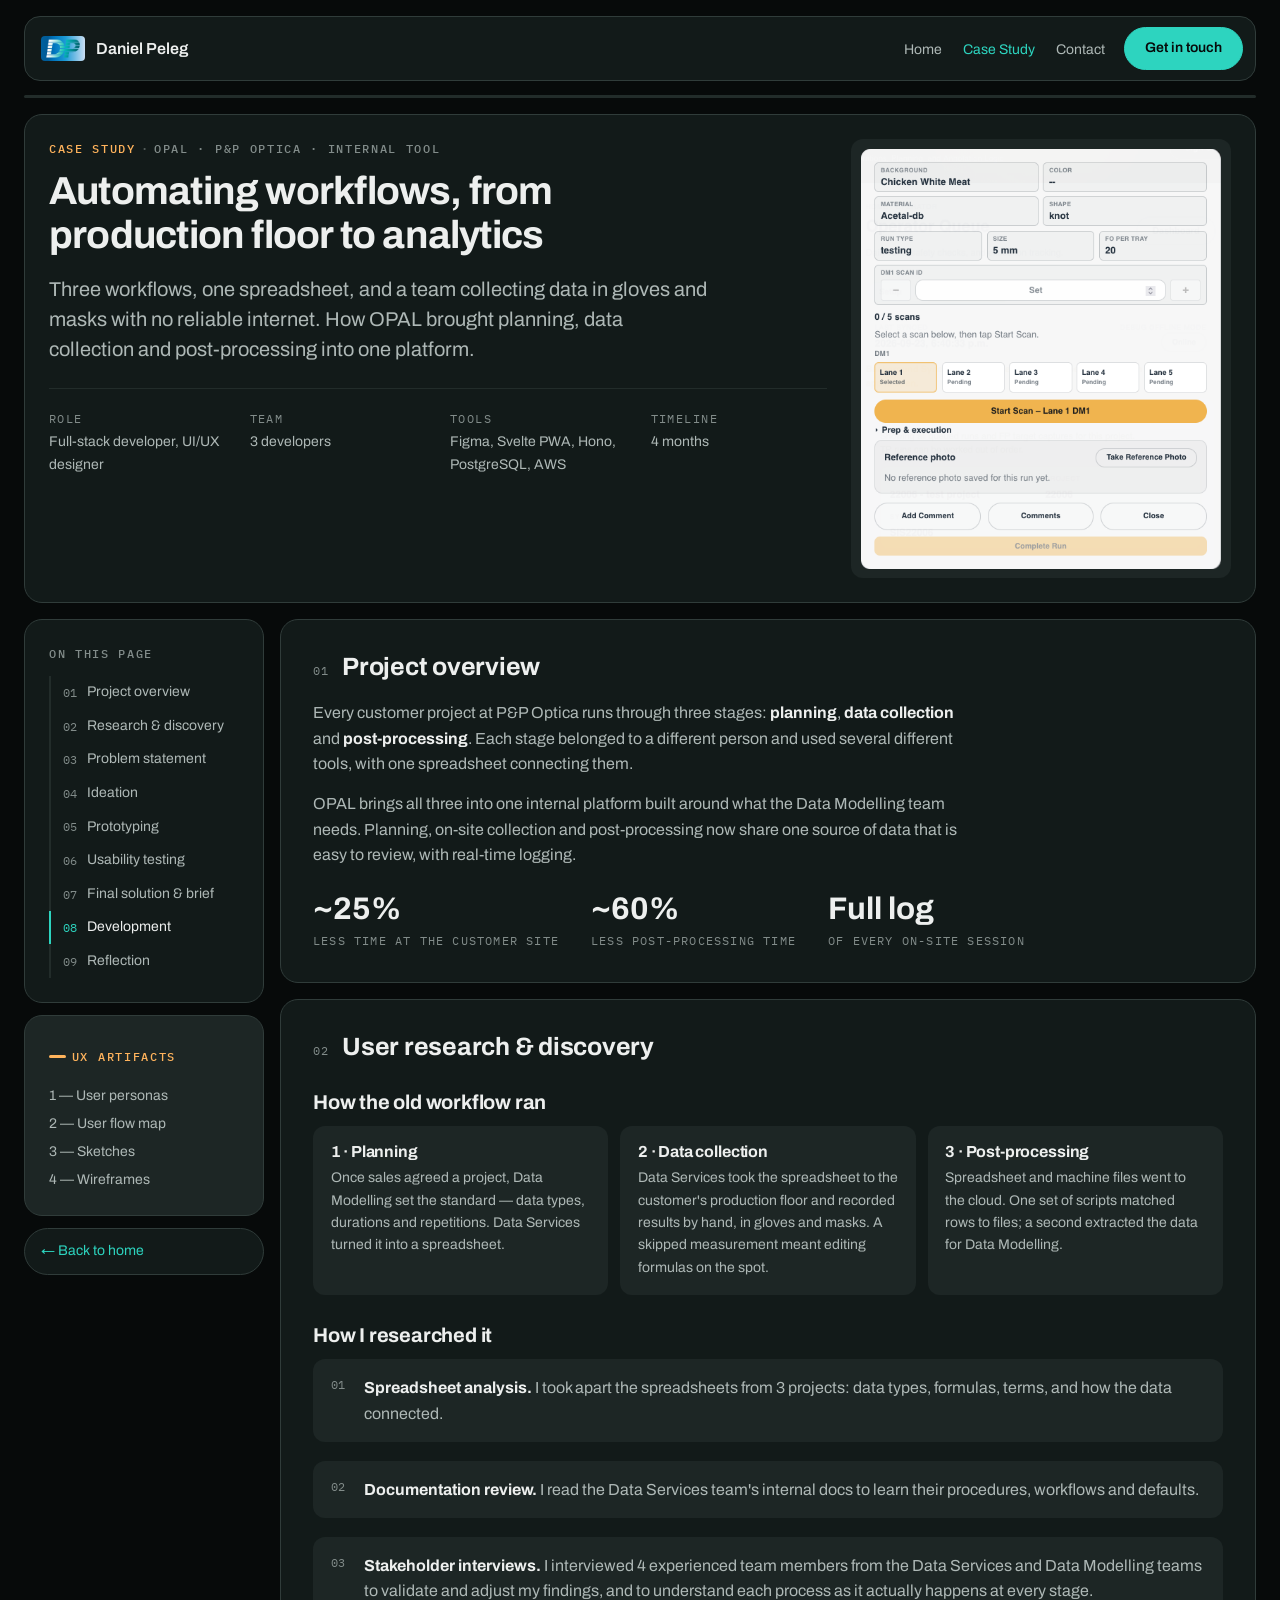
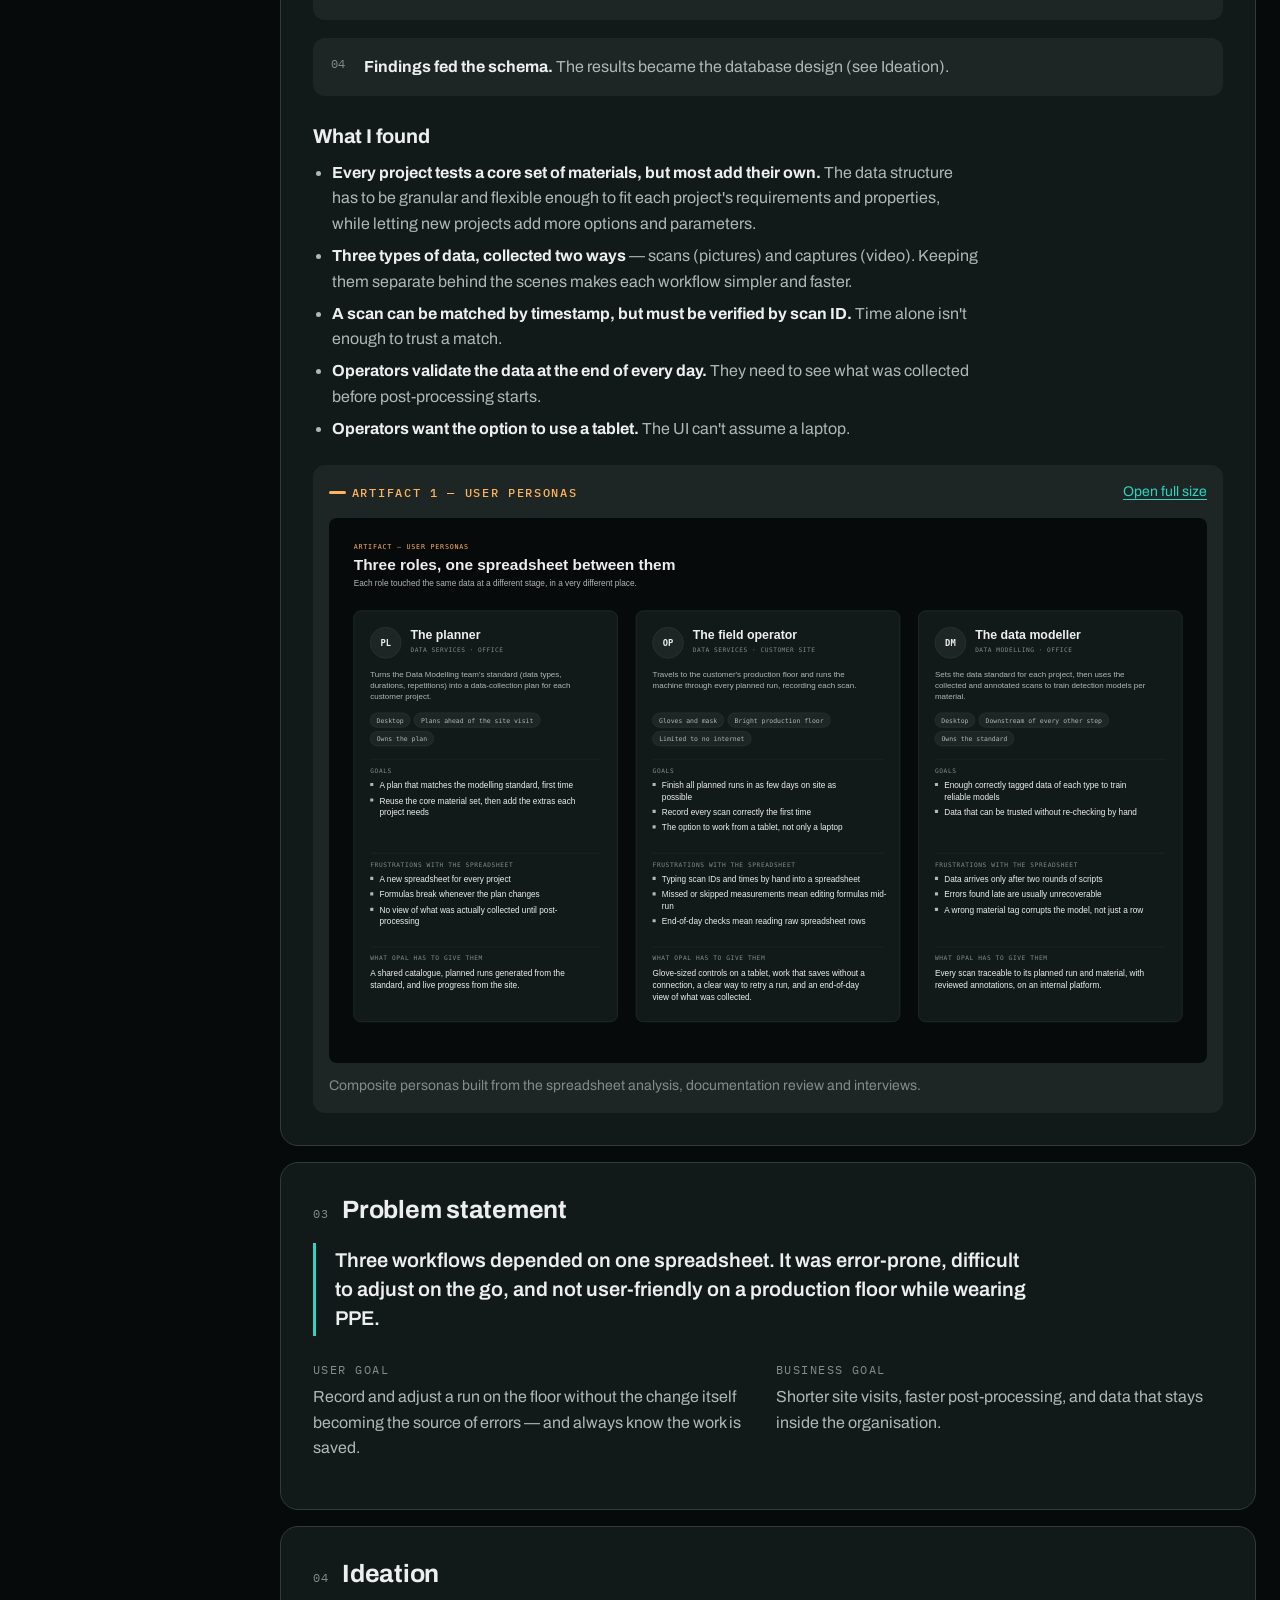
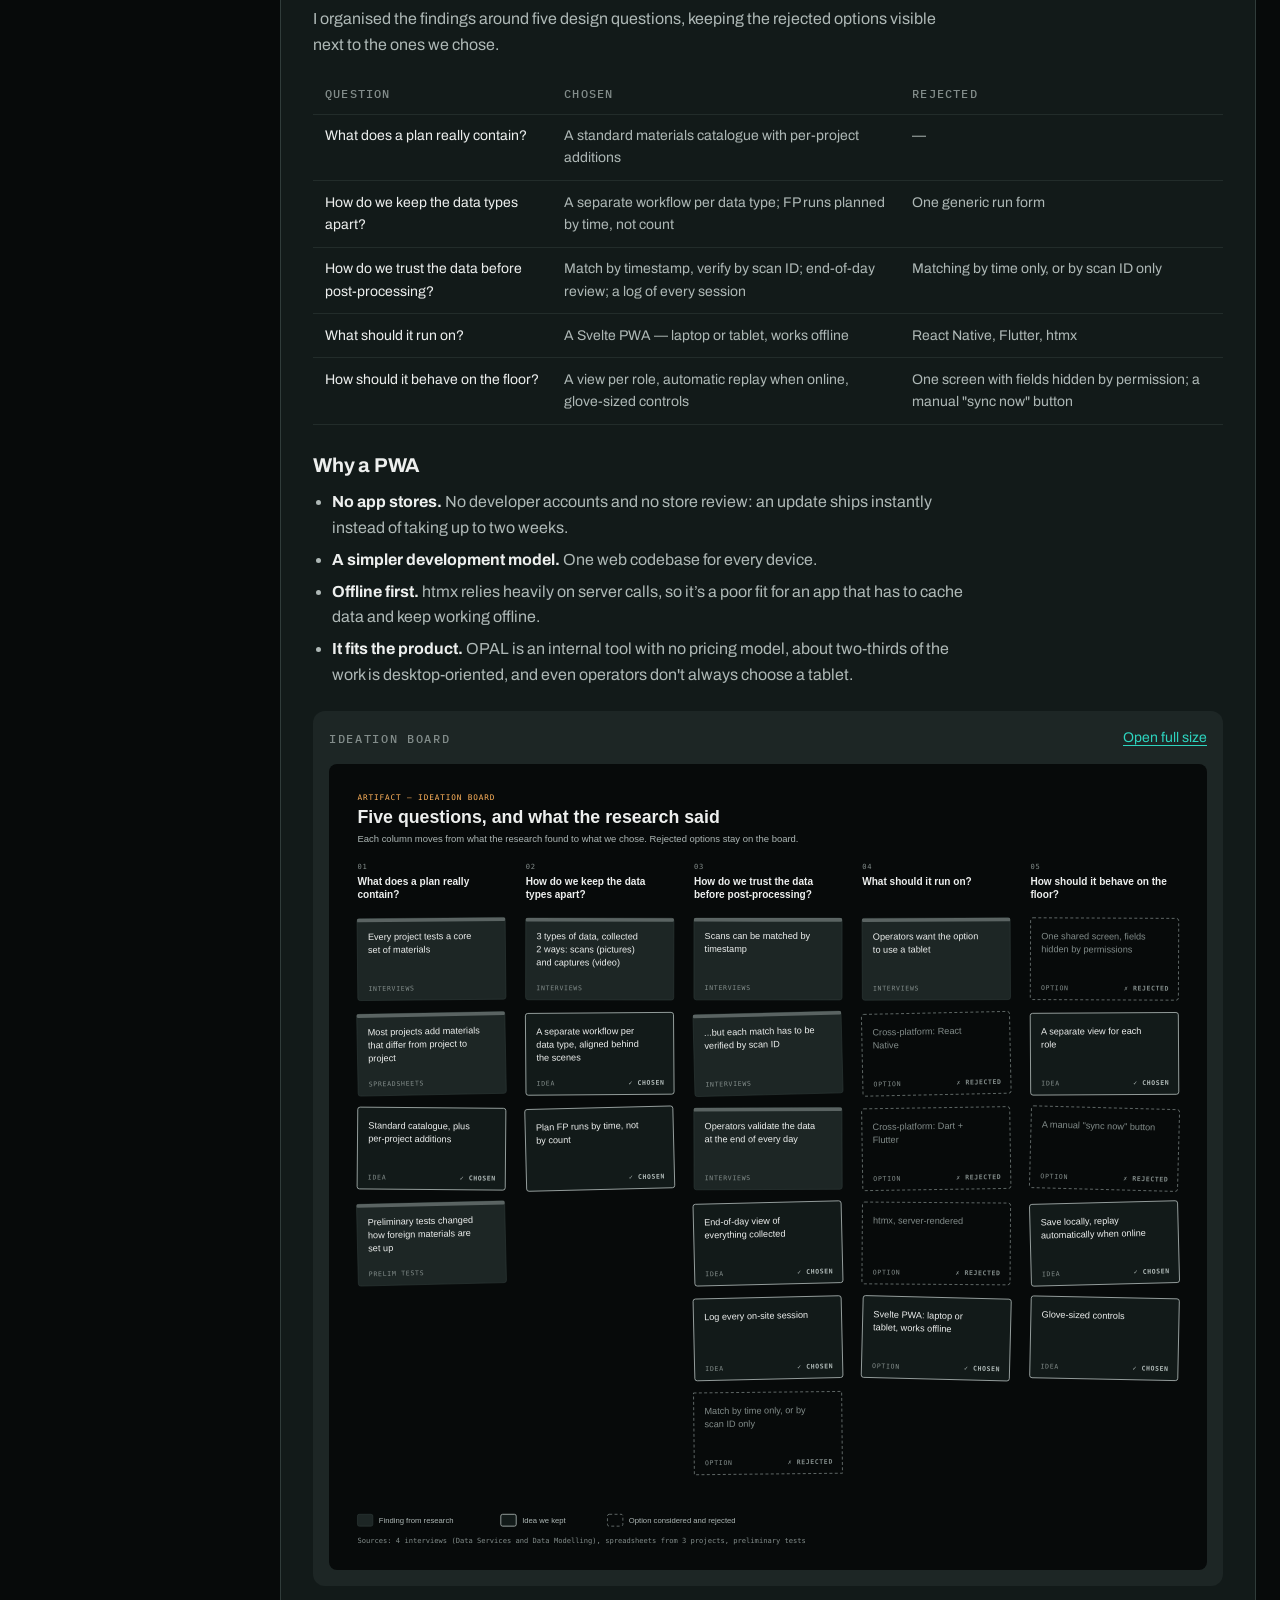
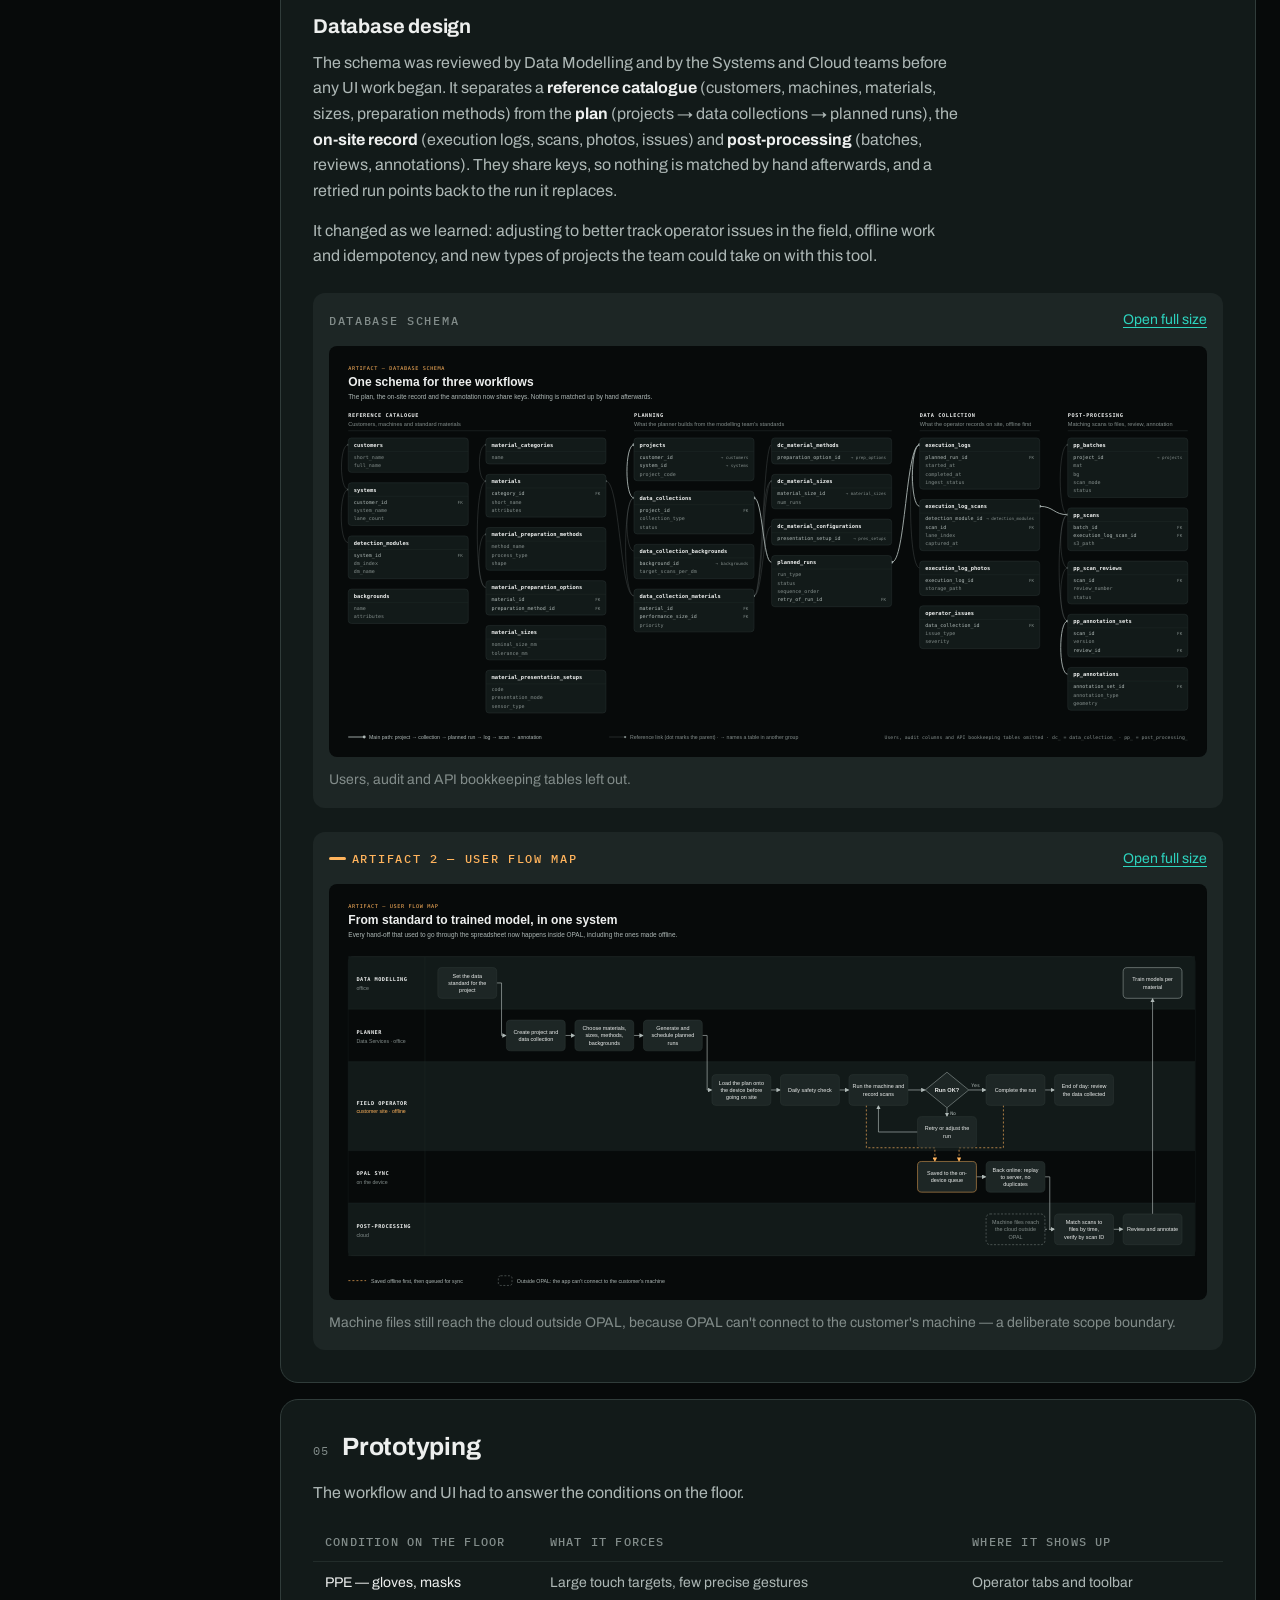
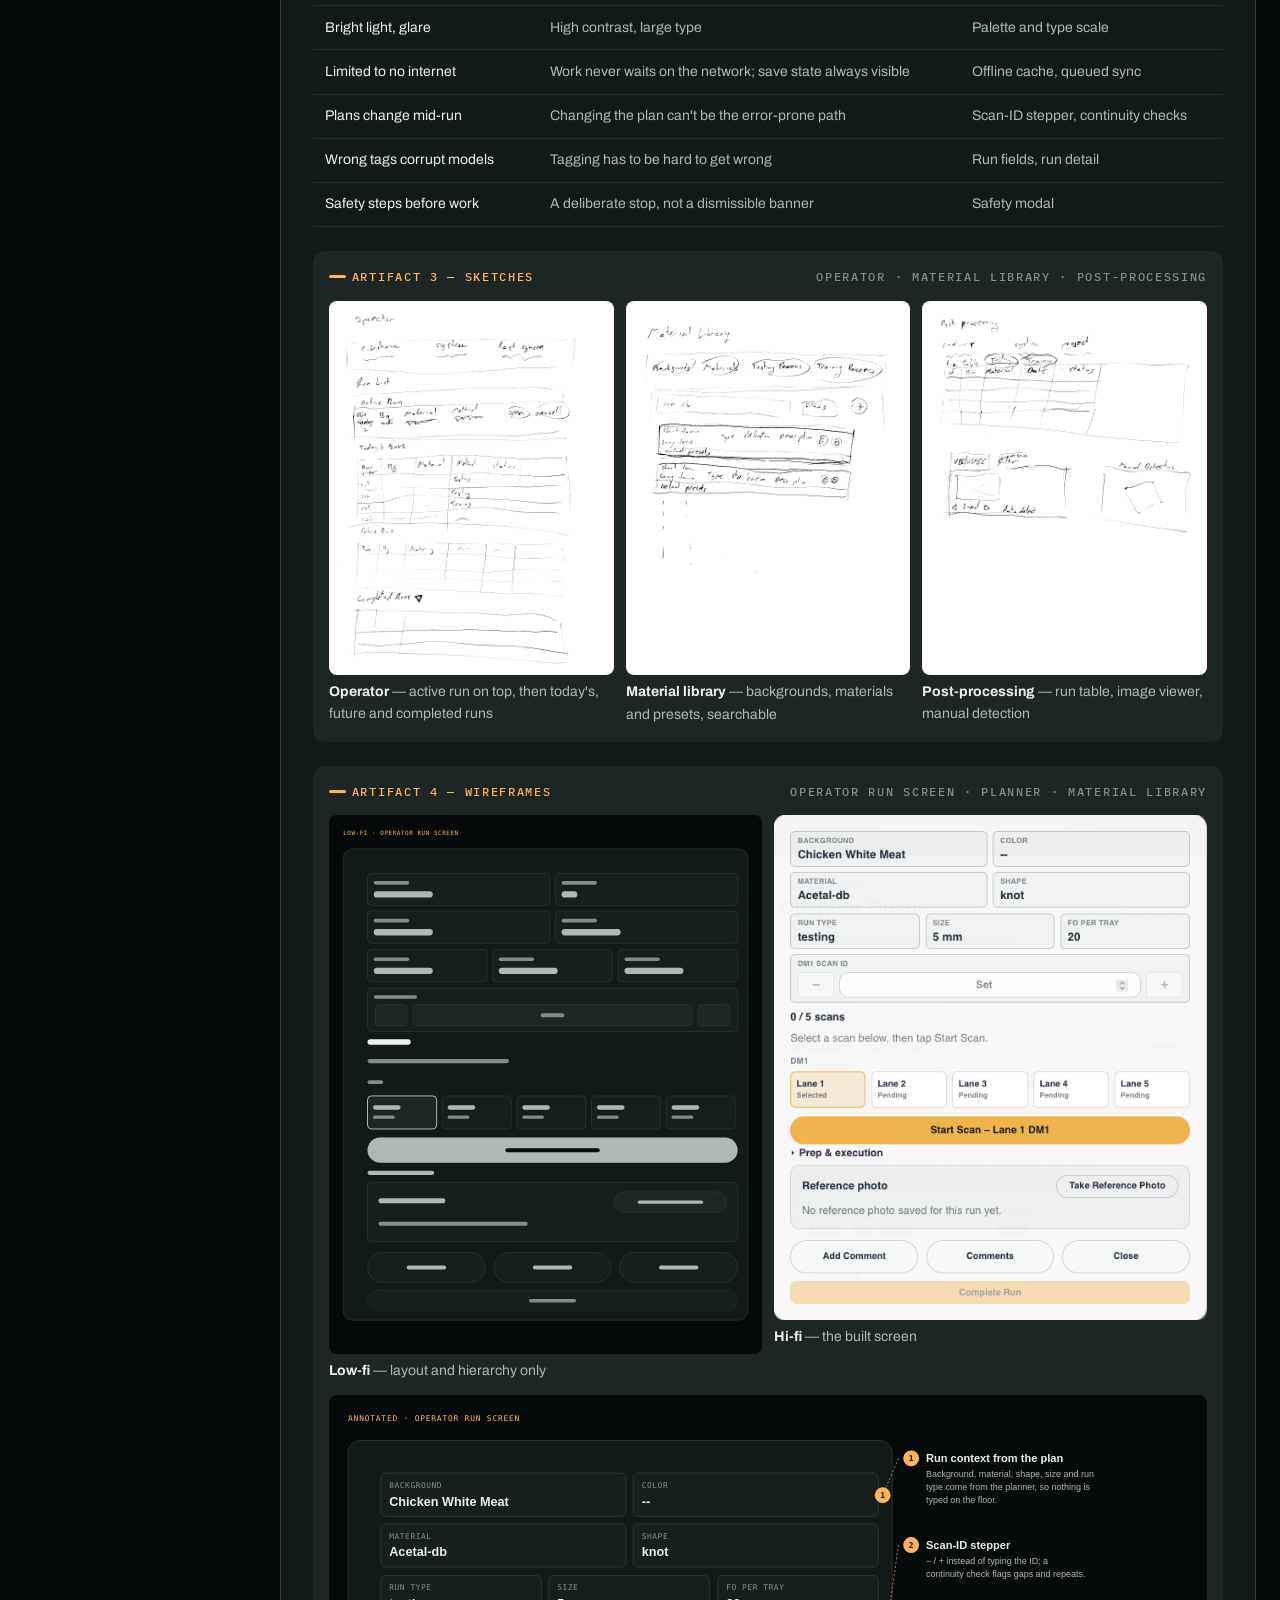
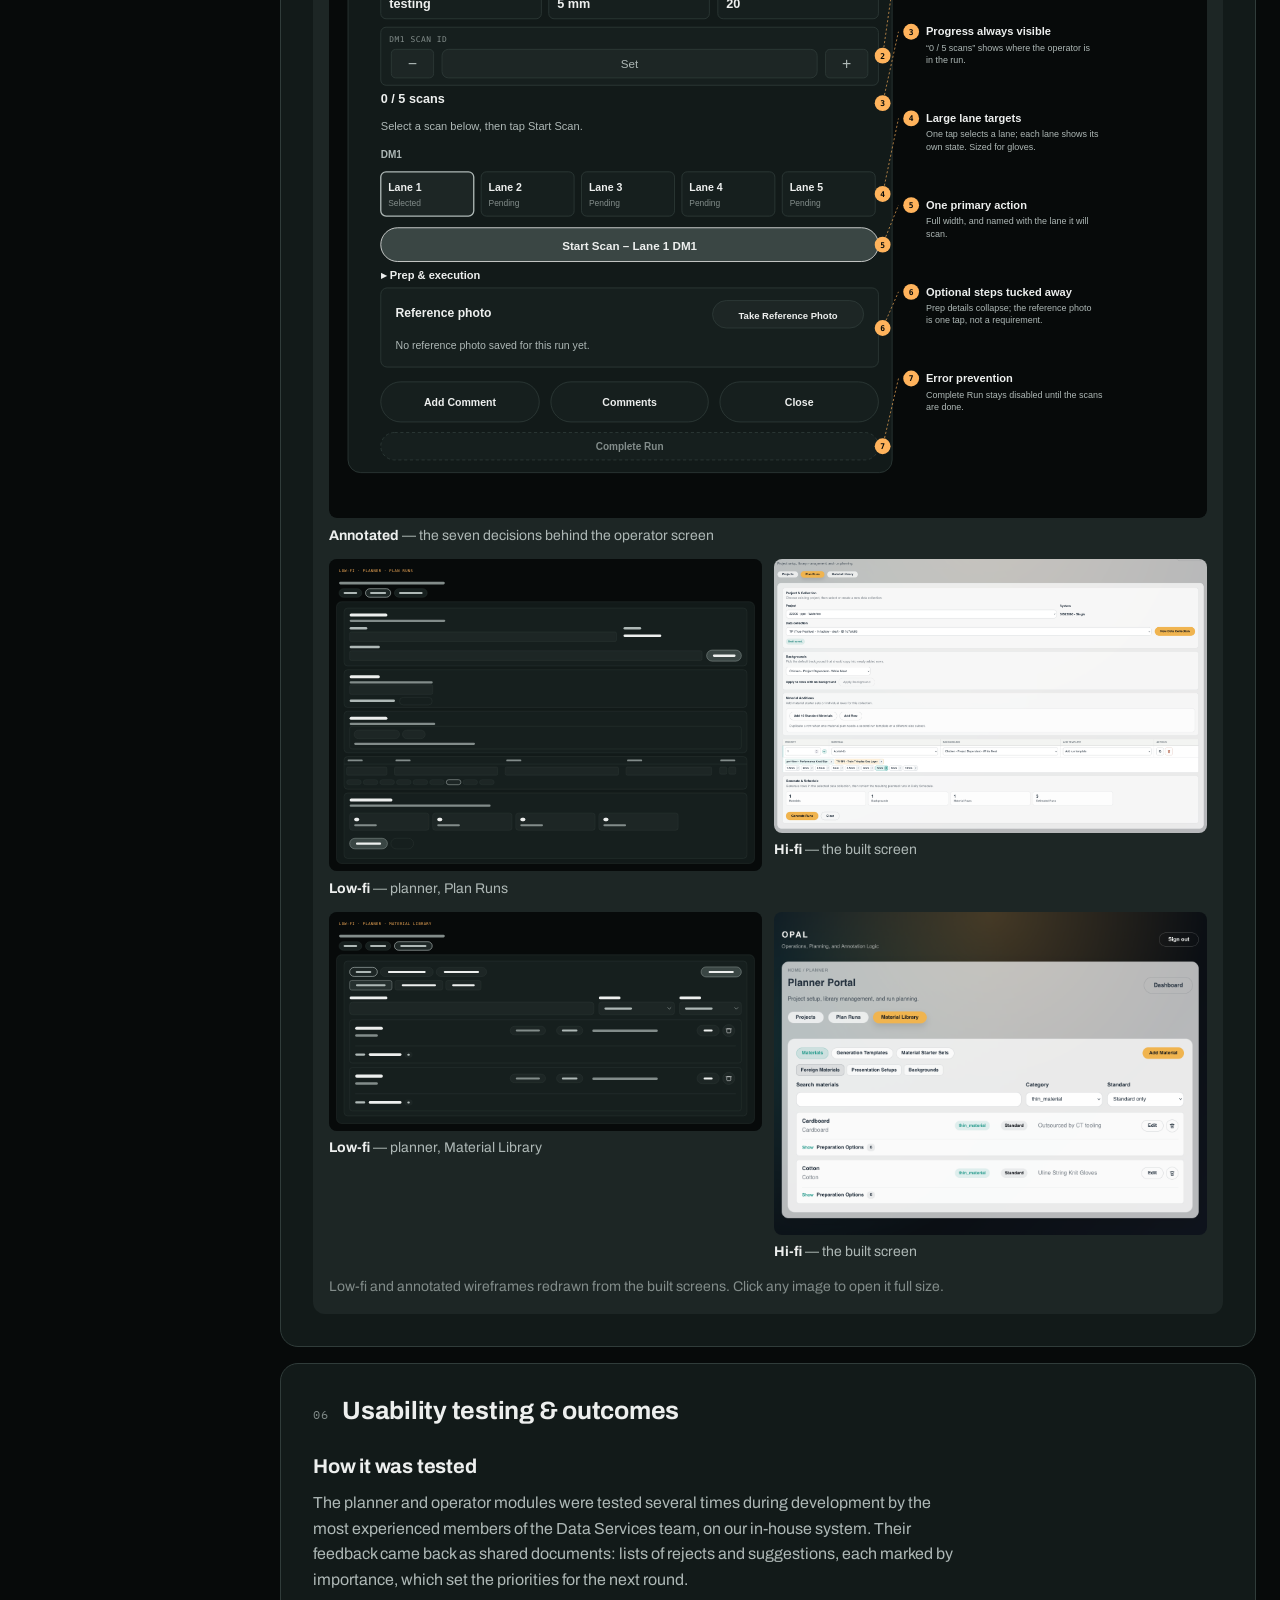
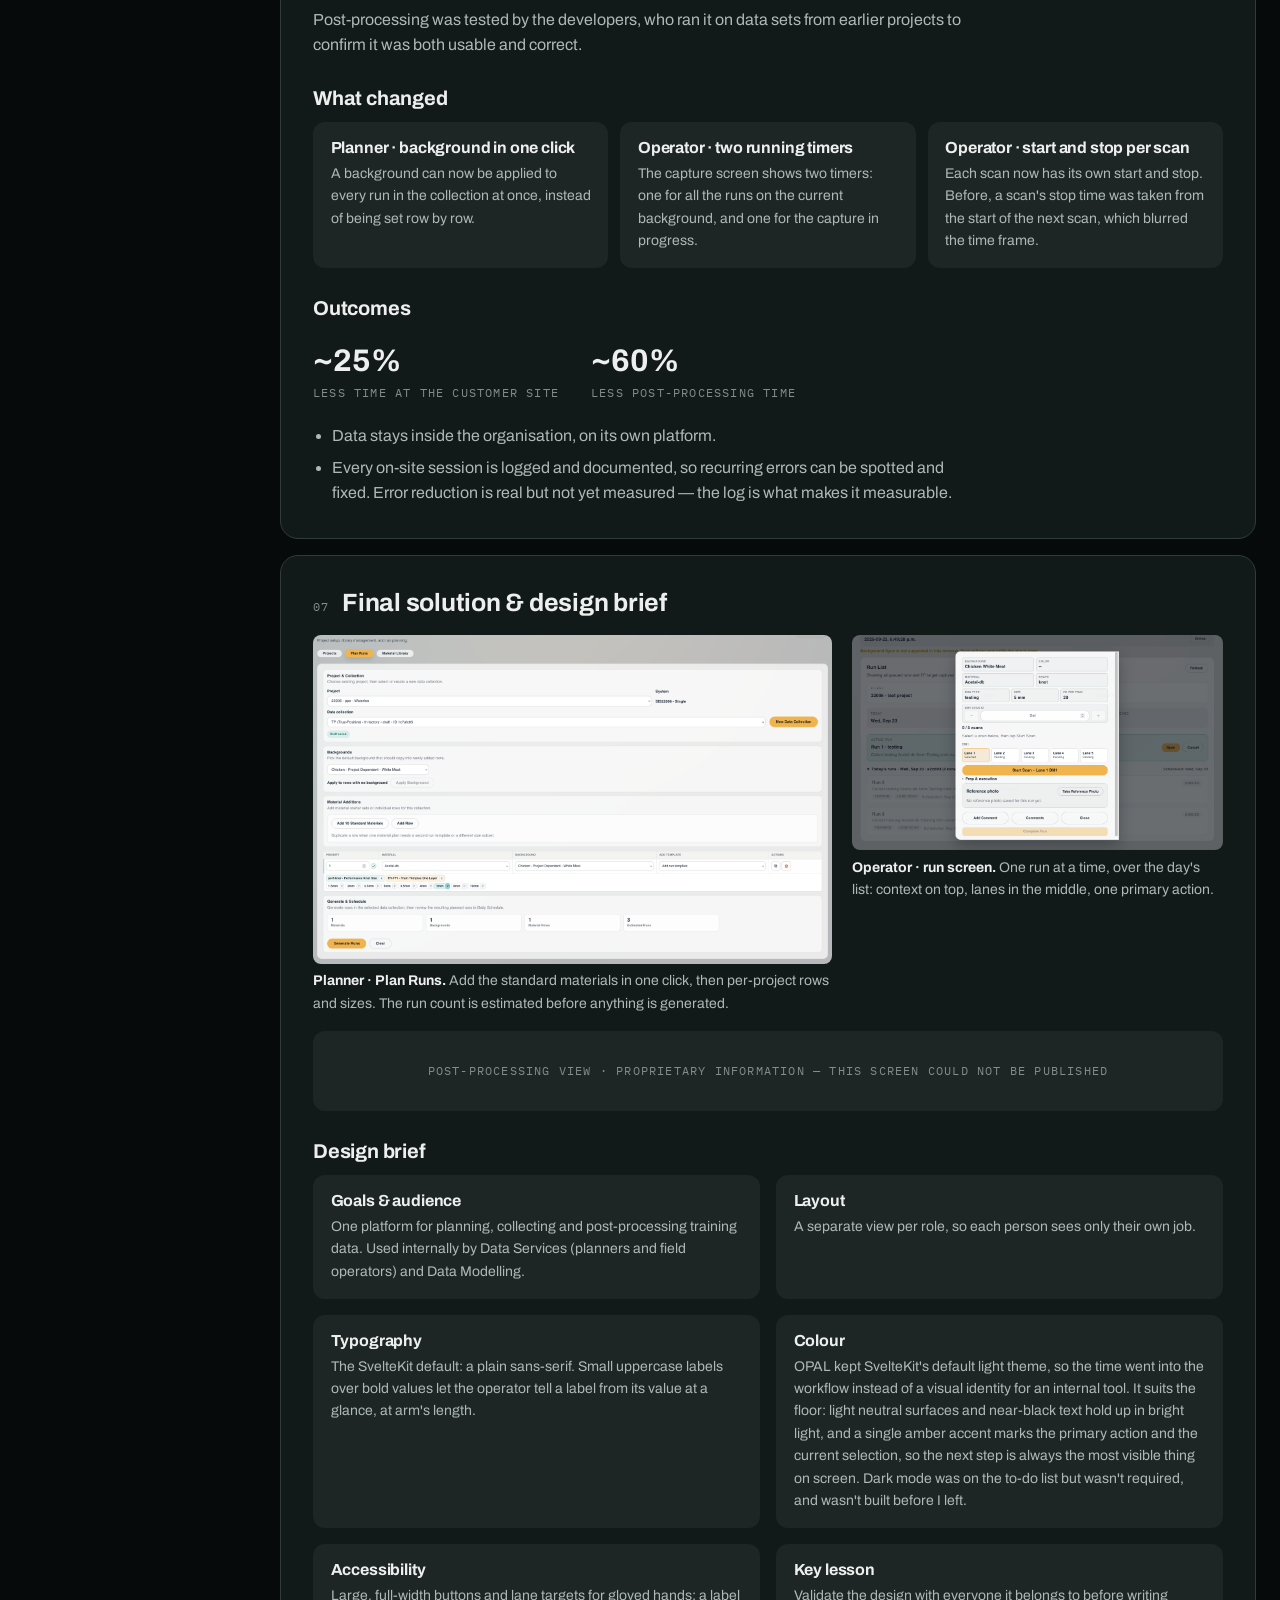
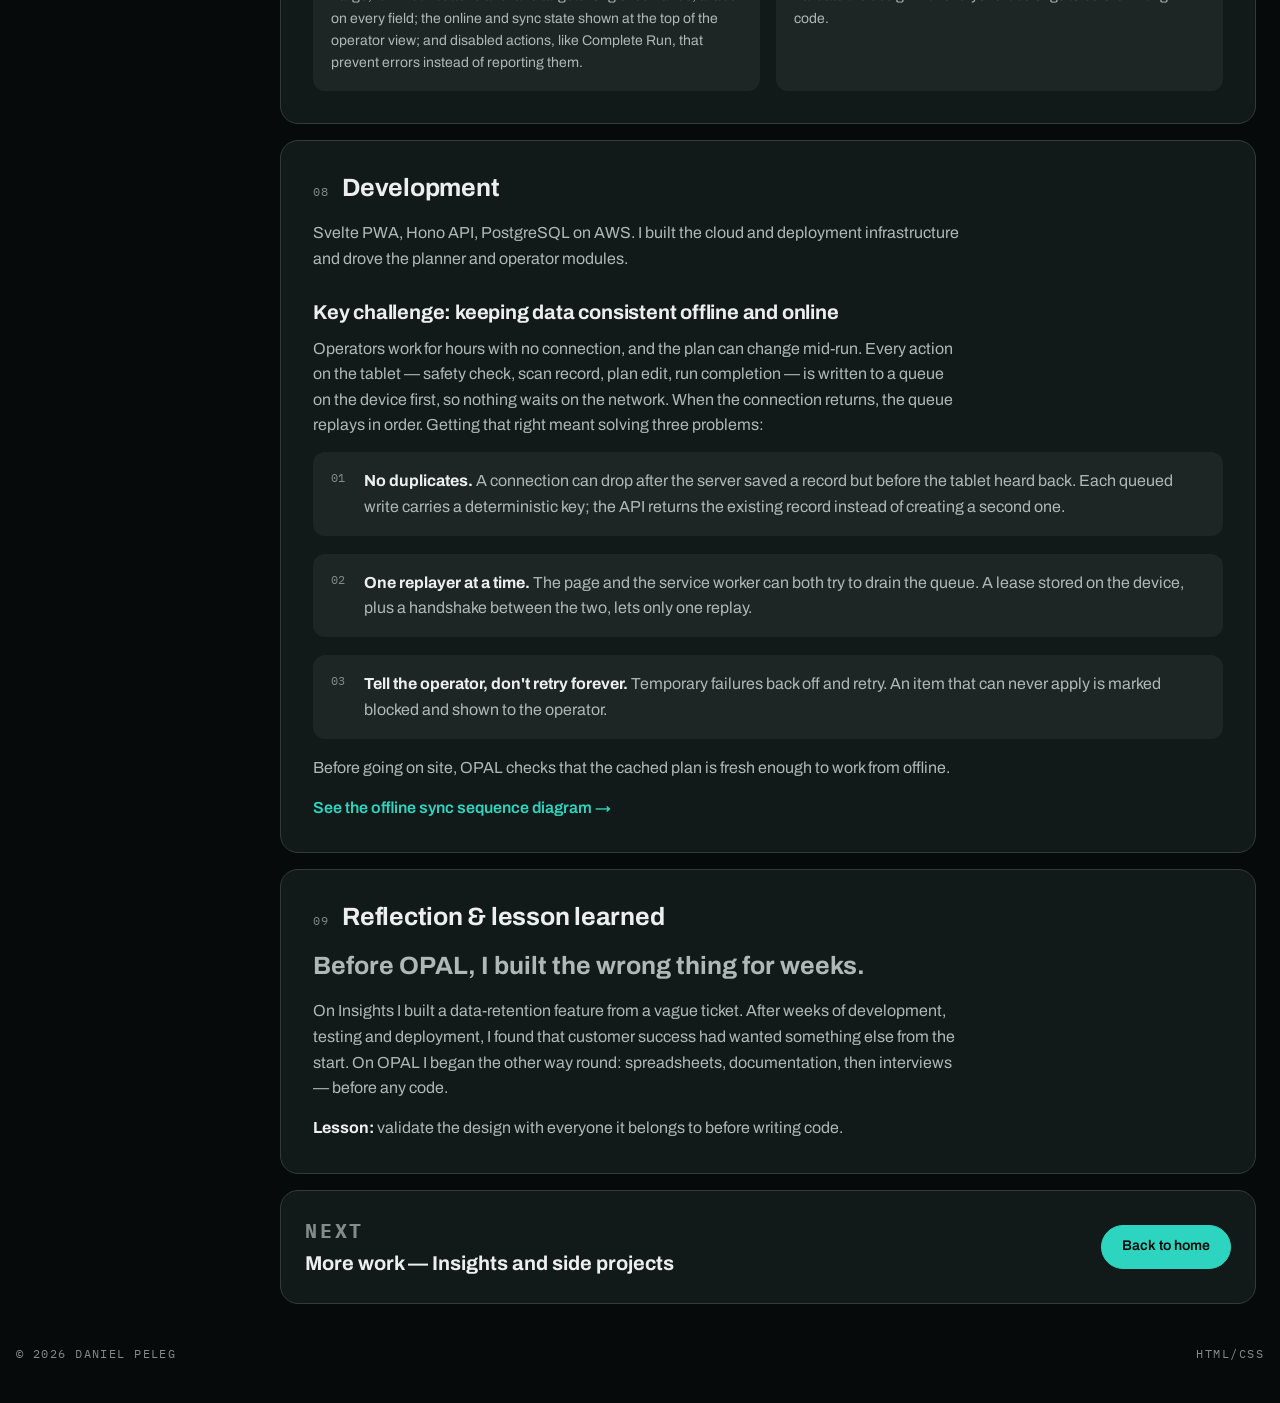
==== commit 46bdc7f8: "added material library screen" ====
--- a/case-study.html
+++ b/case-study.html
@@ -419,7 +419,7 @@
           <figure class="figure" id="artifact-wireframes">
             <div class="figure__head">
               <span class="artifact-label">Artifact 4 — Wireframes</span>
-              <span class="label" style="margin:0">Operator run screen · Planner</span>
+              <span class="label" style="margin:0">Operator run screen · Planner · Material library</span>
             </div>
             <div class="wf-pair">
               <figure>
@@ -454,6 +454,20 @@
                 <a href="assets/case-study/opal-planner-plan-runs.png" target="_blank" rel="noopener"><img
                     src="assets/case-study/opal-planner-plan-runs.png" width="1600" height="1012" loading="lazy"
                     alt="Hi-fi: the built OPAL planner Plan Runs screen."></a>
+                <figcaption><b>Hi-fi</b> — the built screen</figcaption>
+              </figure>
+            </div>
+            <div class="wf-pair wf-pair--wide">
+              <figure>
+                <a href="assets/case-study/opal-wireframe-material-library-lowfi.svg" target="_blank" rel="noopener"><img
+                    src="assets/case-study/opal-wireframe-material-library-lowfi.svg" width="1720" height="870" loading="lazy"
+                    alt="Low-fi wireframe of the planner's Material Library screen: library section tabs with an Add Material action, material-type filters, search, category and standard filters, and material rows with tags, Edit and delete actions."></a>
+                <figcaption><b>Low-fi</b> — planner, Material Library</figcaption>
+              </figure>
+              <figure>
+                <a href="assets/case-study/opal-planner-material-library.png" target="_blank" rel="noopener"><img
+                    src="assets/case-study/opal-planner-material-library.png" width="1242" height="926" loading="lazy"
+                    alt="Hi-fi: the built OPAL planner Material Library screen, filtered to standard thin materials, showing Cardboard and Cotton rows."></a>
                 <figcaption><b>Hi-fi</b> — the built screen</figcaption>
               </figure>
             </div>
--- a/css/styles.css
+++ b/css/styles.css
@@ -193,6 +193,7 @@
   background: var(--raised); border-radius: var(--radius-sm);
   padding: 1rem; display: grid; place-items: center; margin-bottom: 1.5rem;
 }
+.identity__name { font-size: var(--fs-lg); font-weight: 700; line-height: 1.2; letter-spacing: -0.01em; color: var(--text); margin: 0 0 .3rem; }
 .identity__logo img { width: 128px; border-radius: 6px; }
 .identity h1 { font-size: var(--fs-xl); line-height: 1.14; letter-spacing: -0.02em; margin-bottom: 1.25rem; }
 .identity__lead { color: var(--text); }
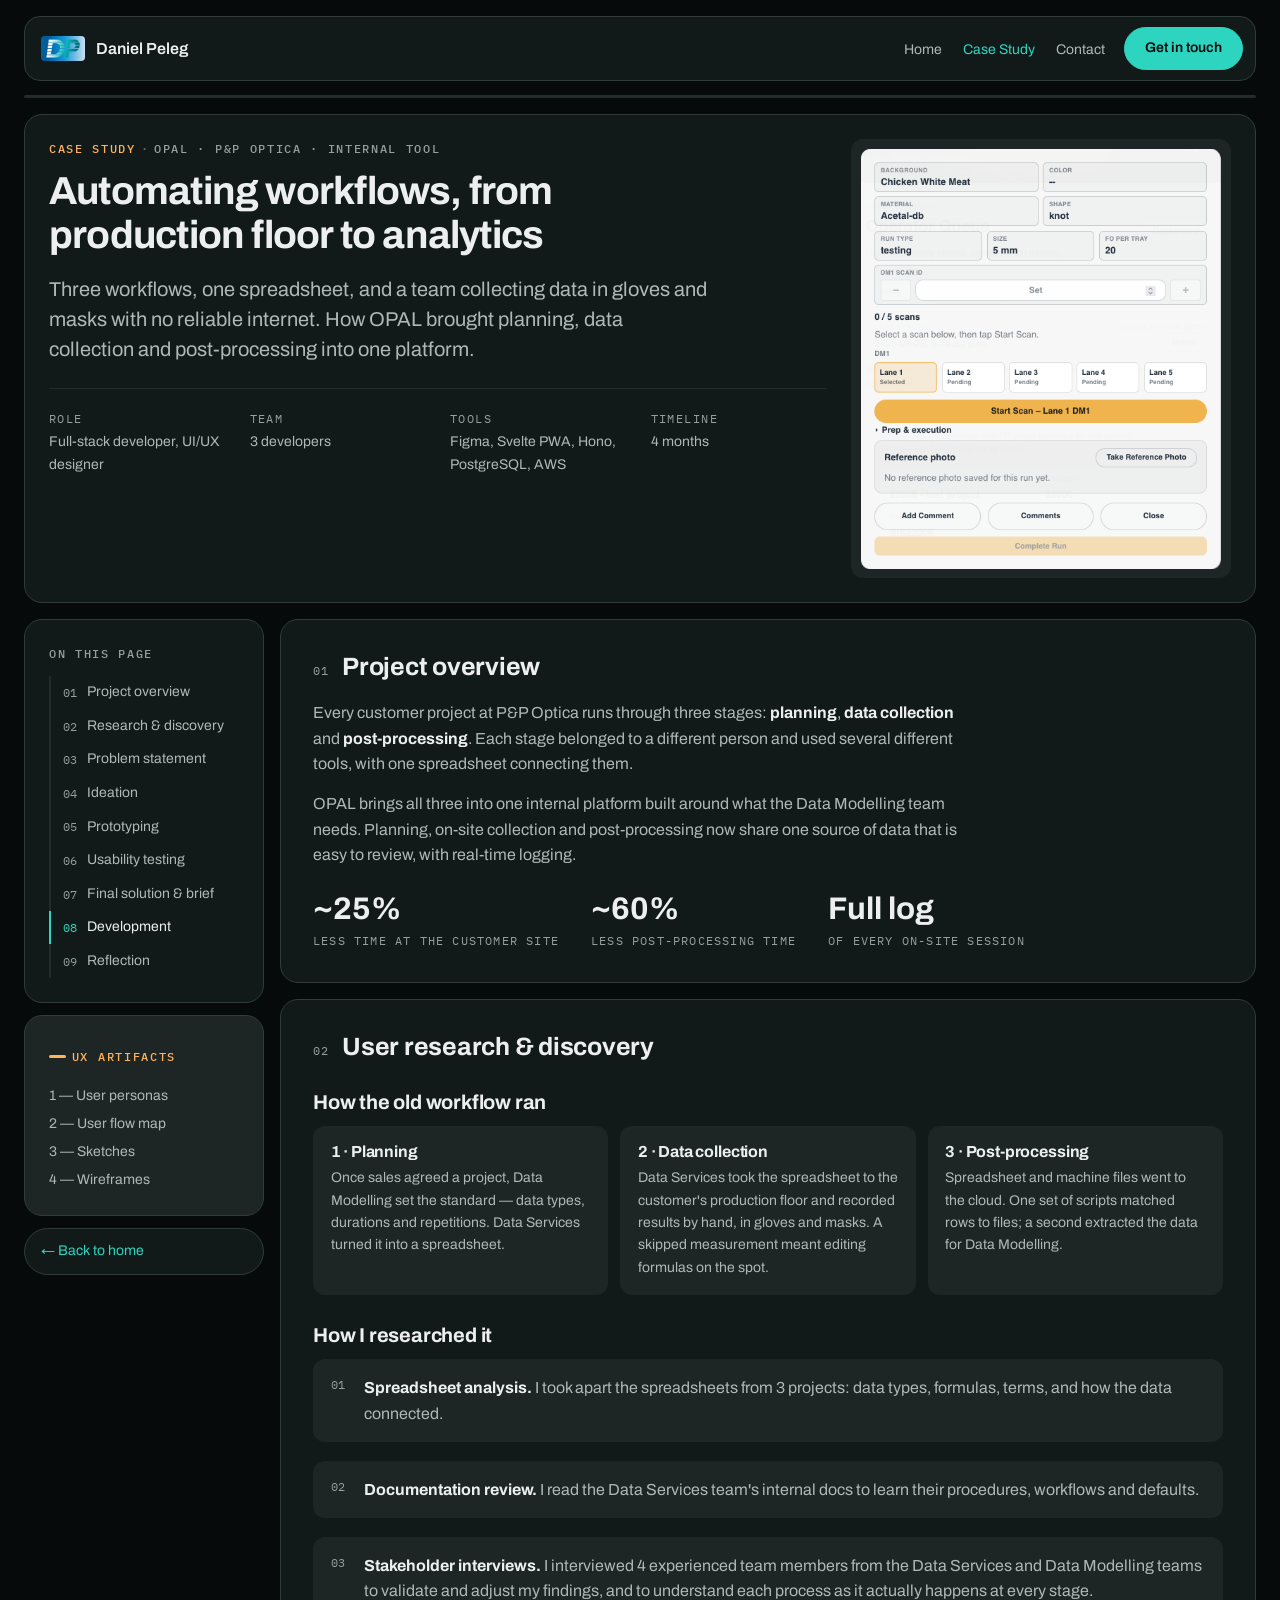
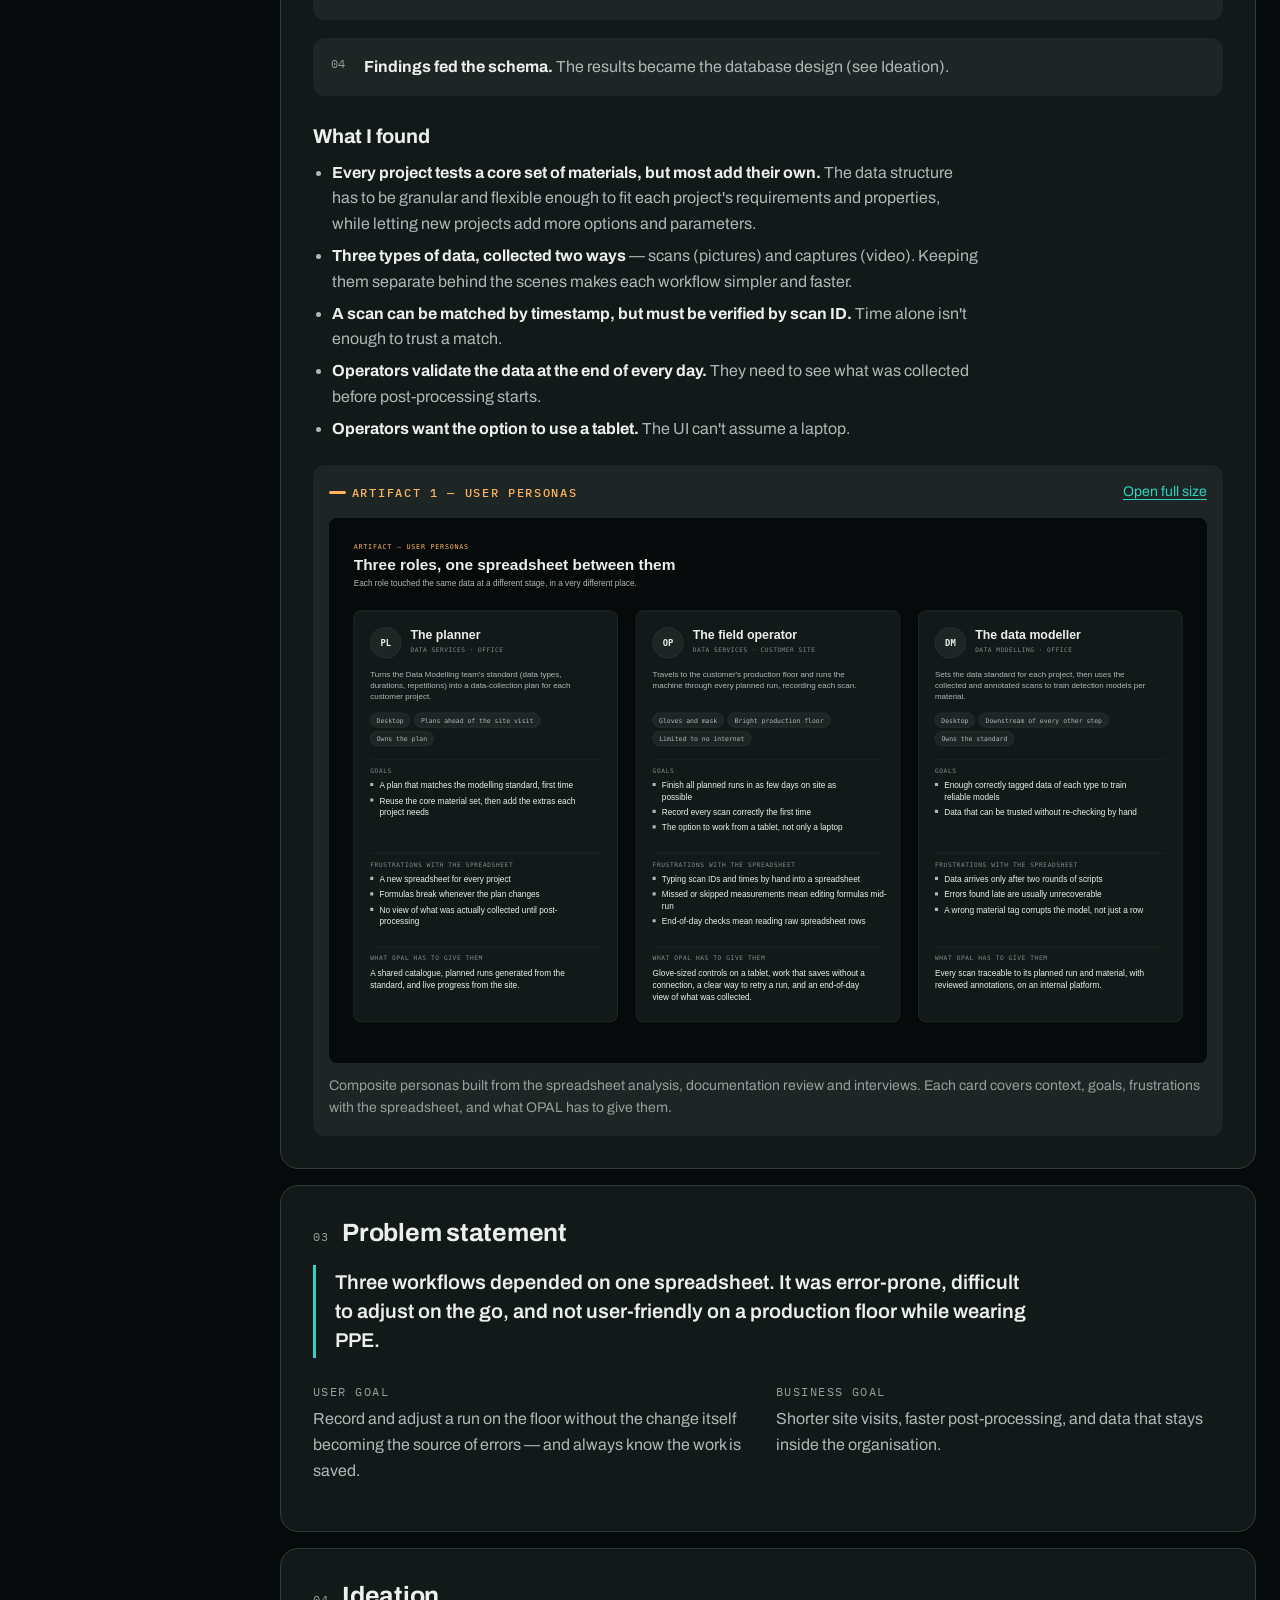
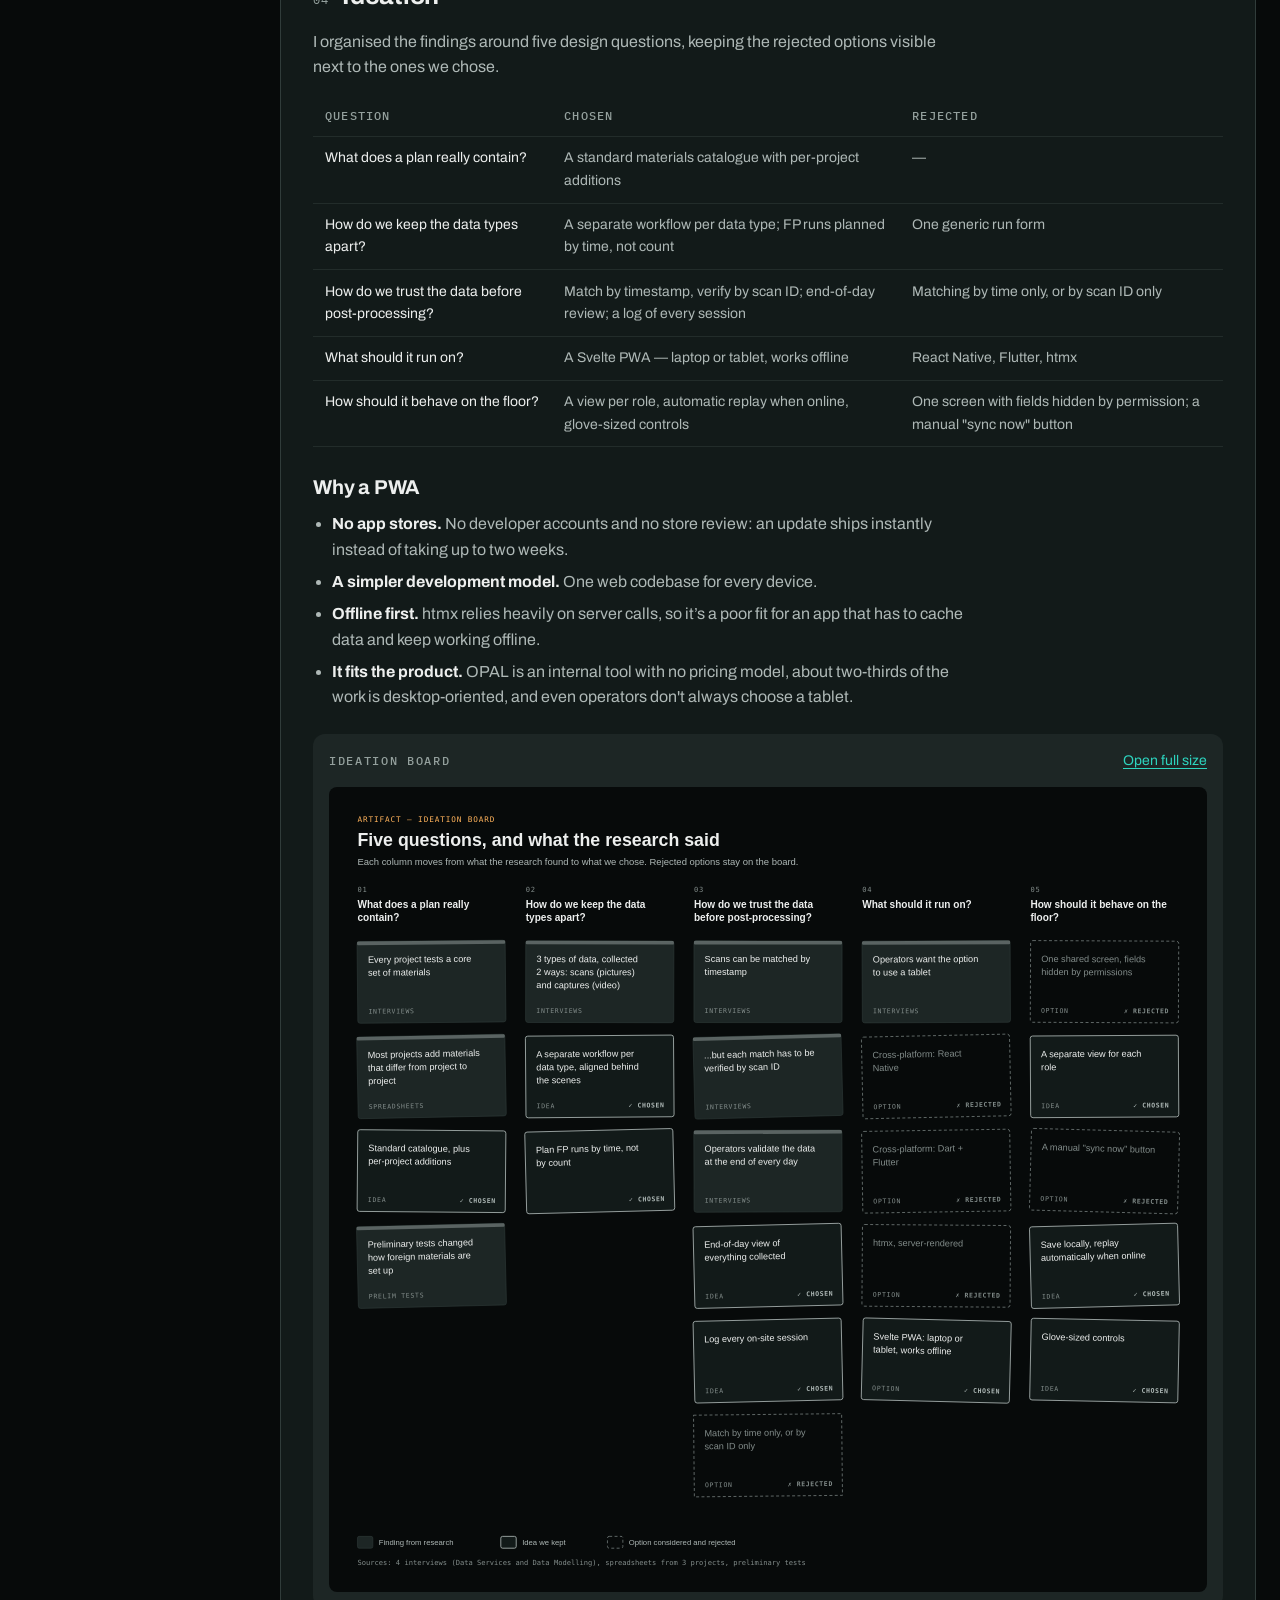
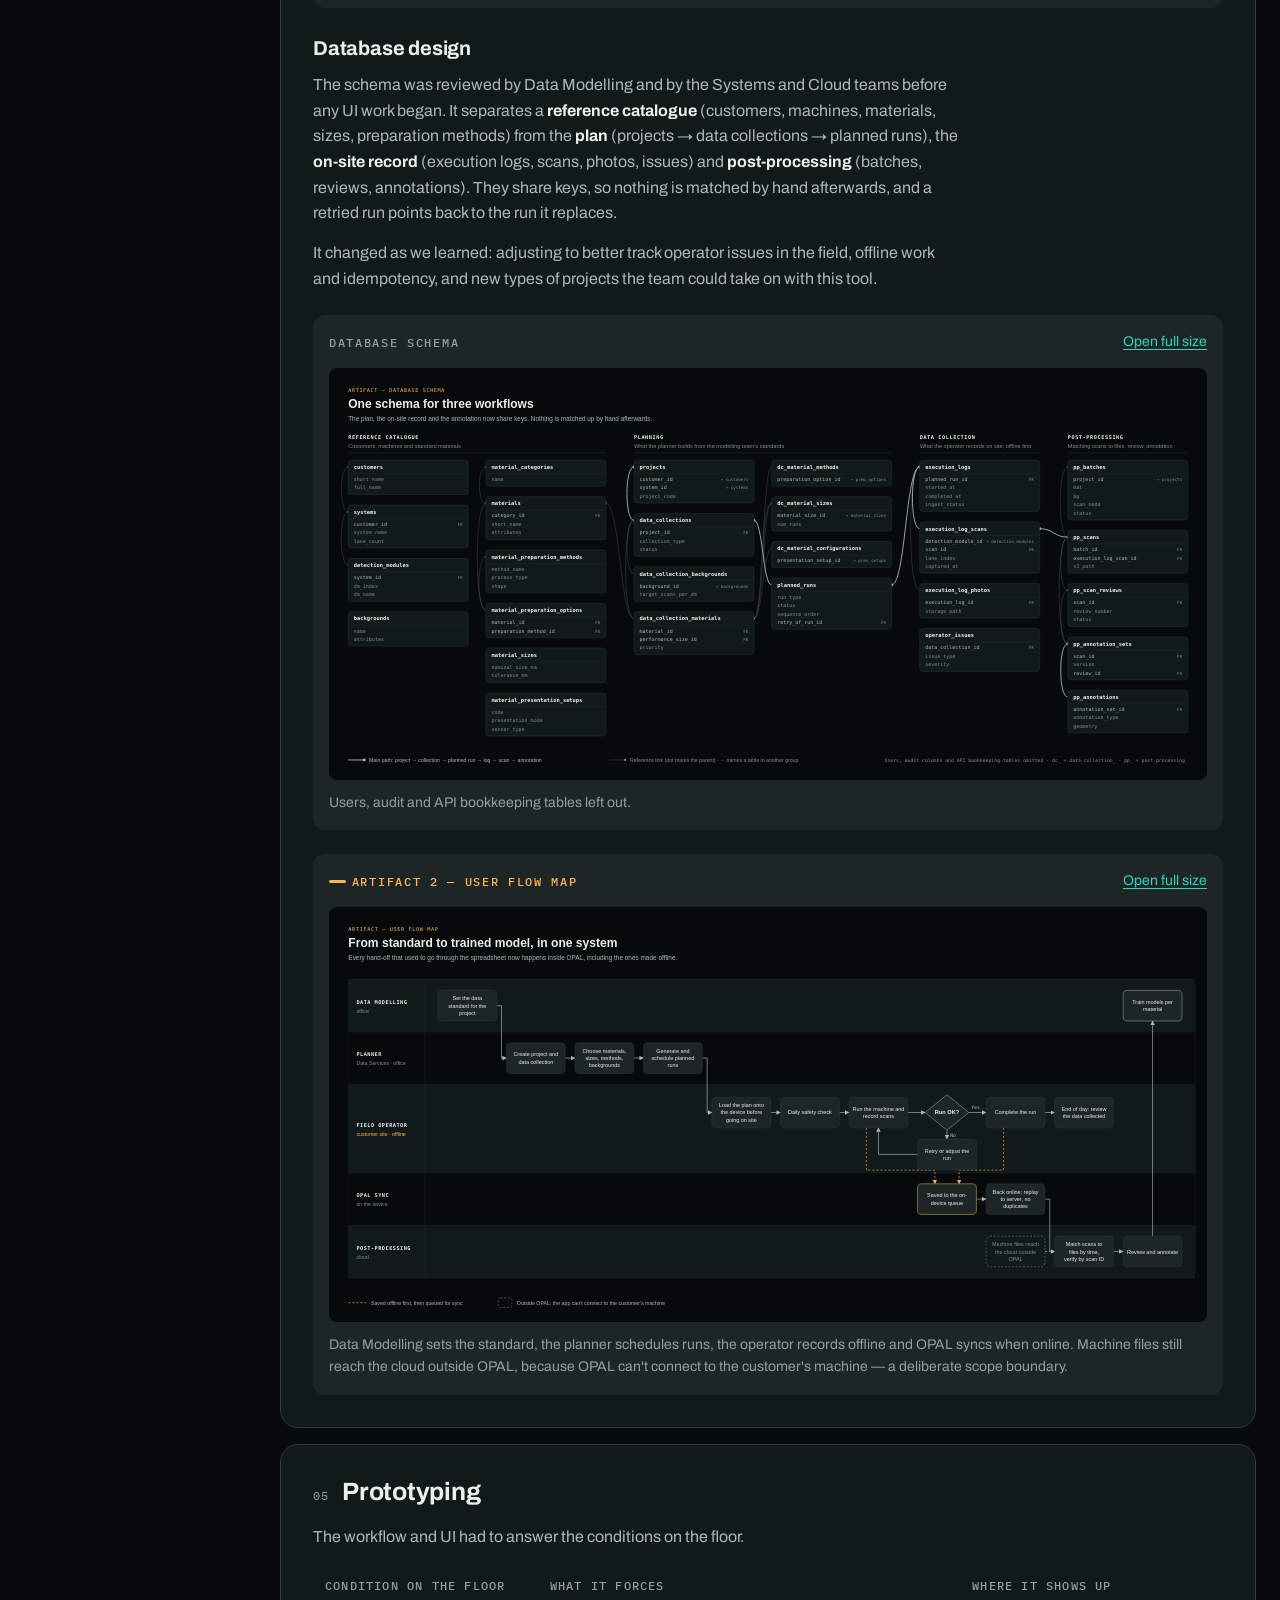
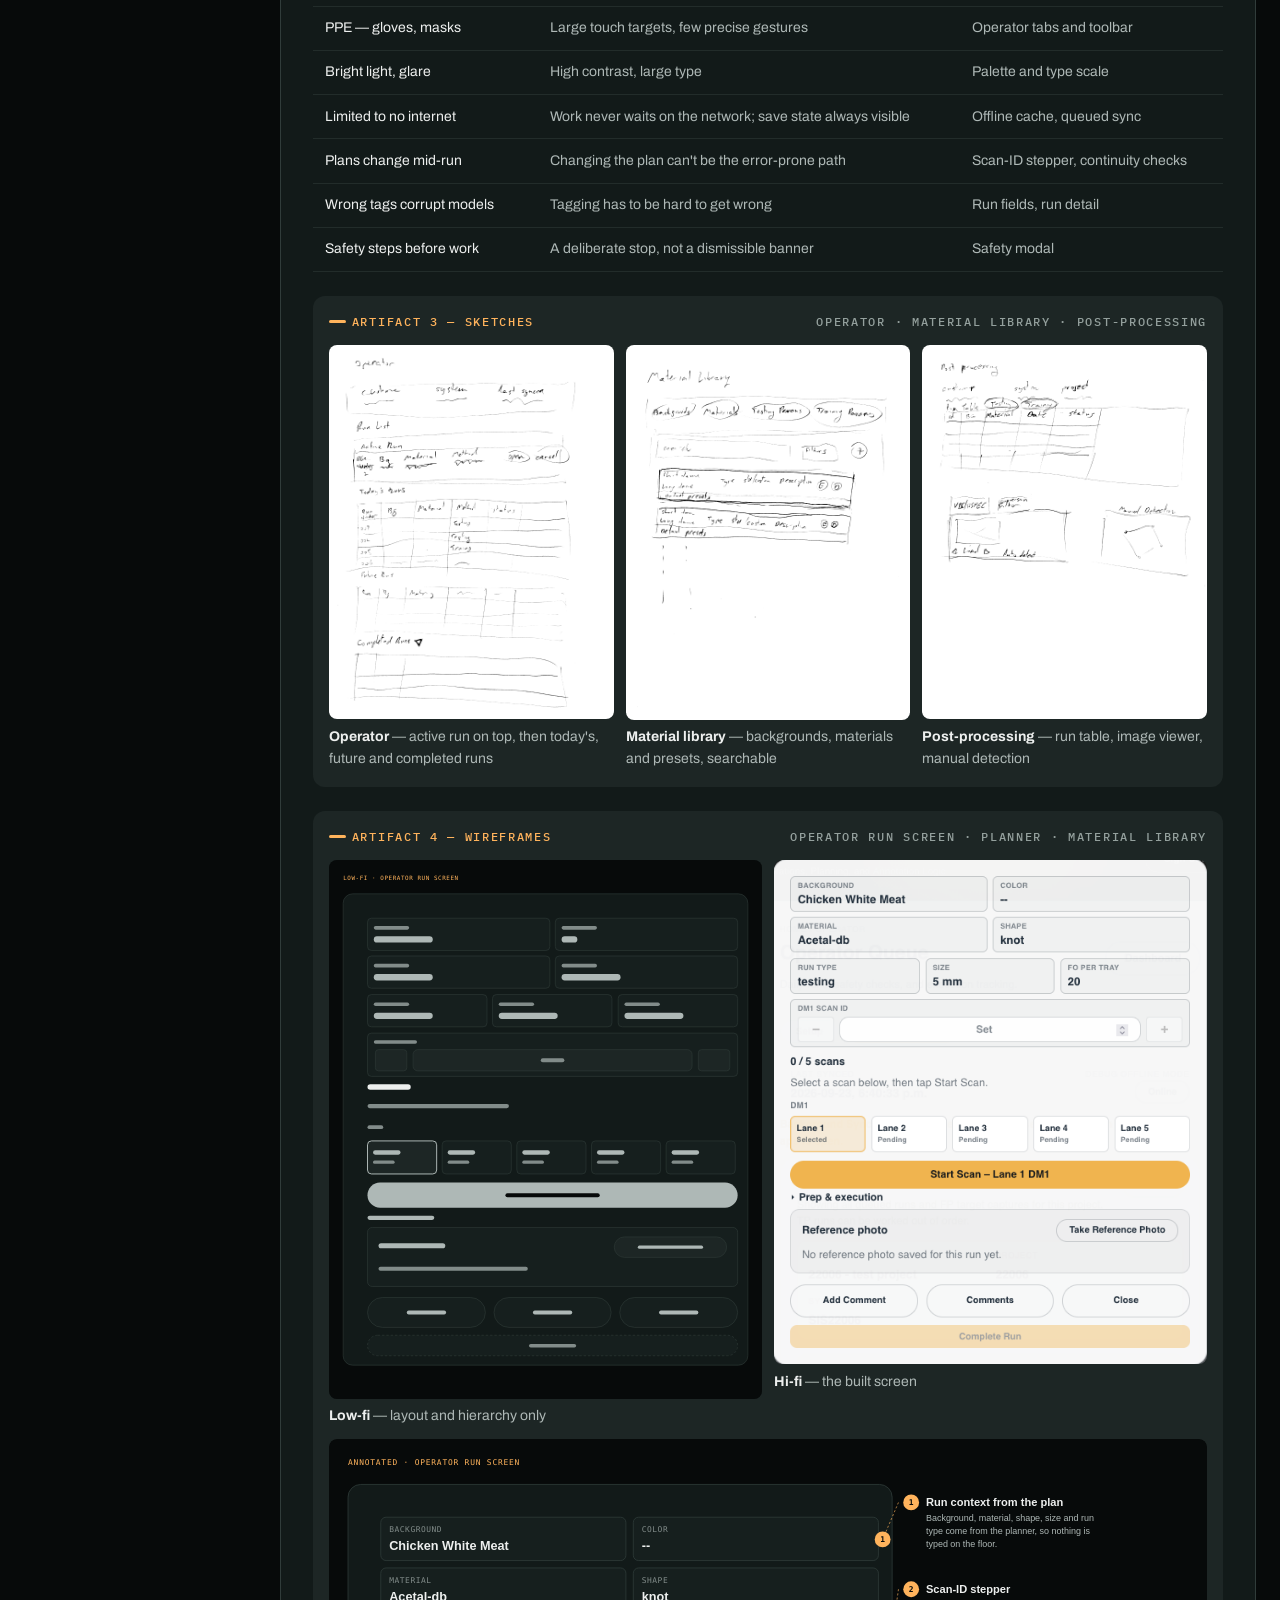
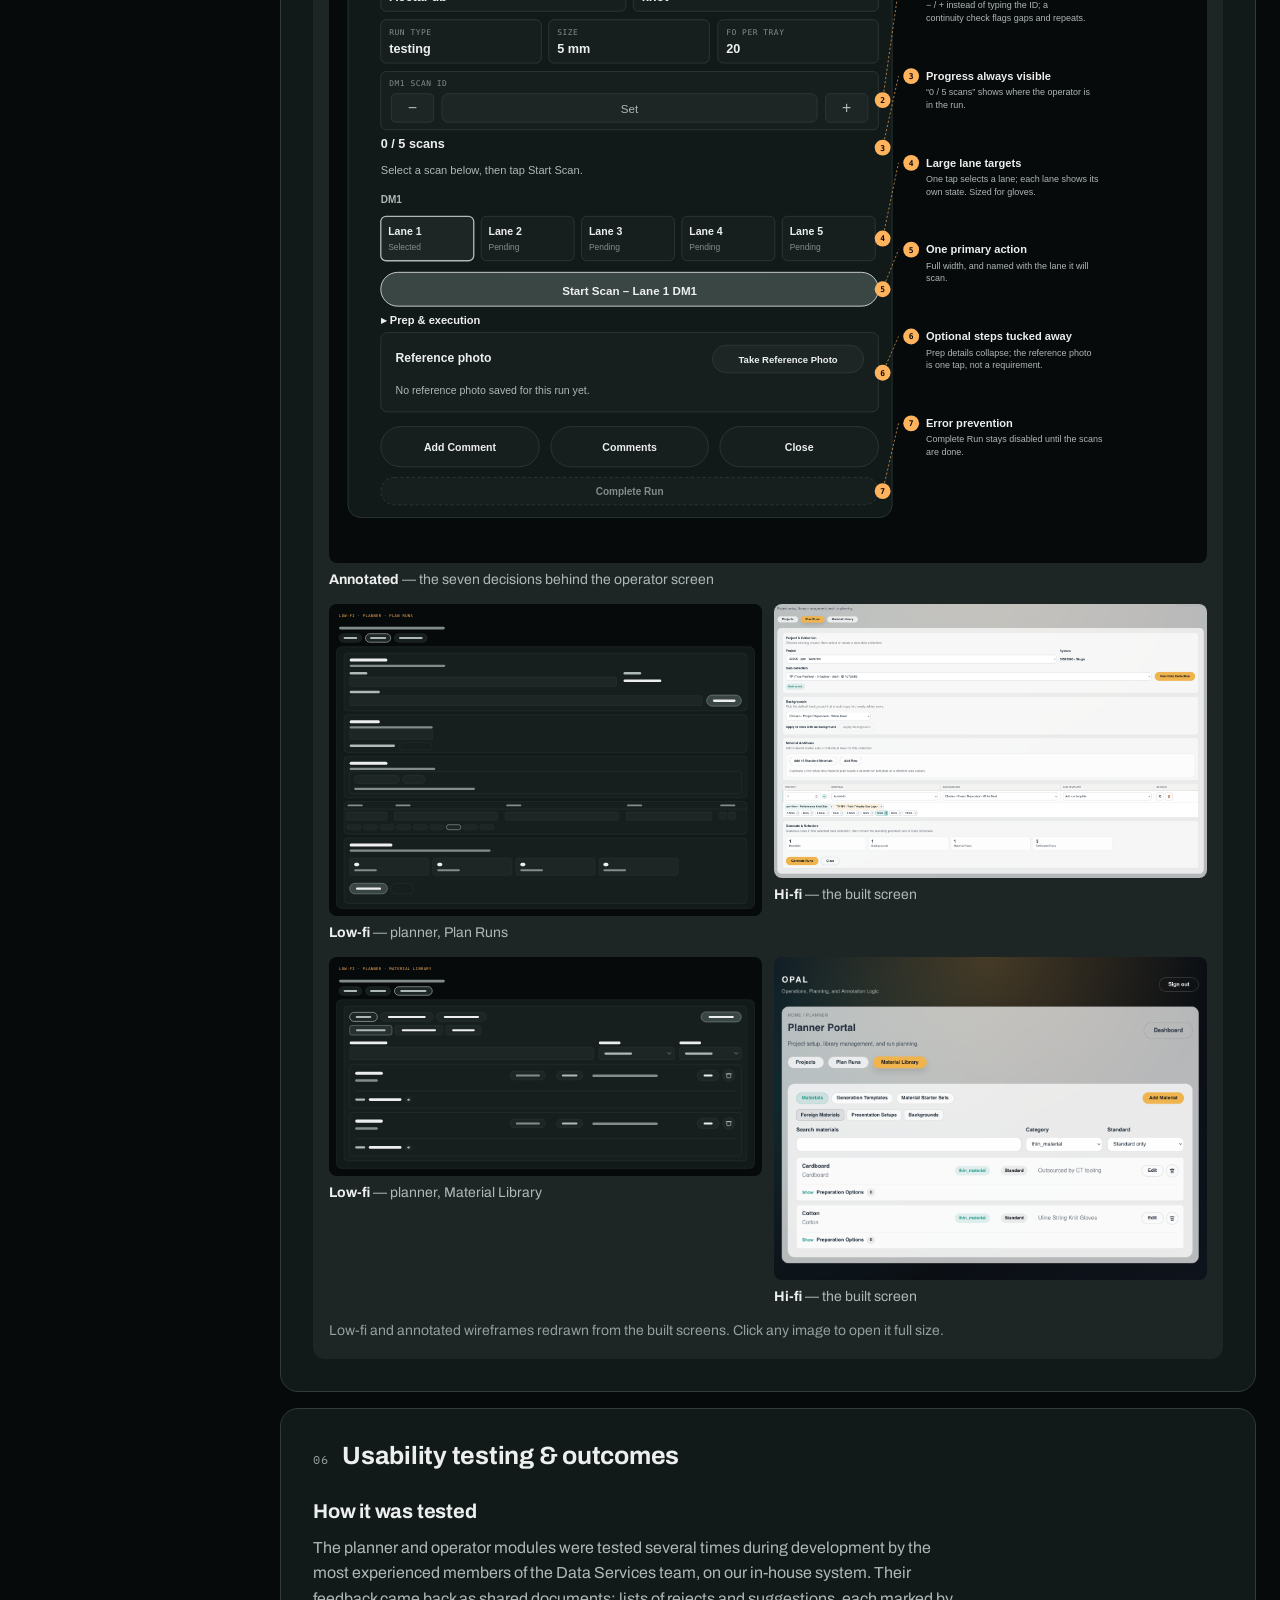
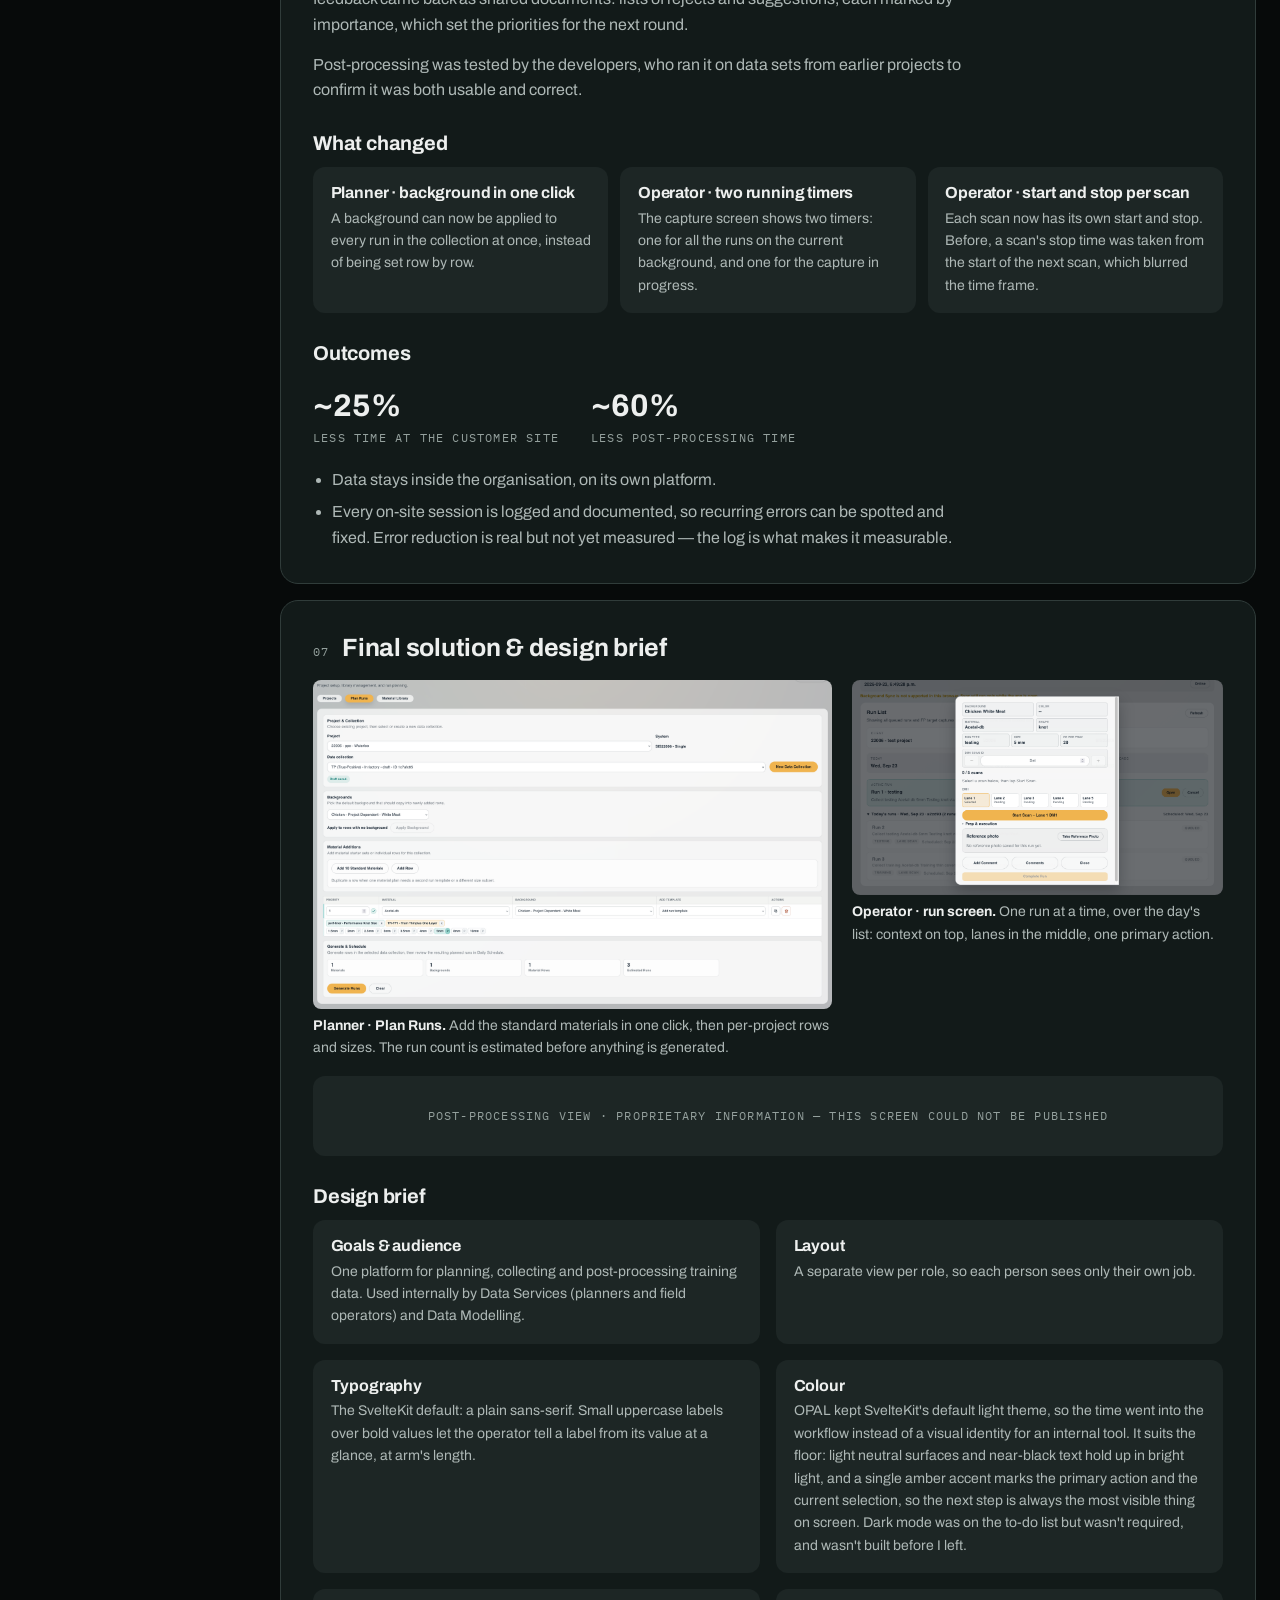
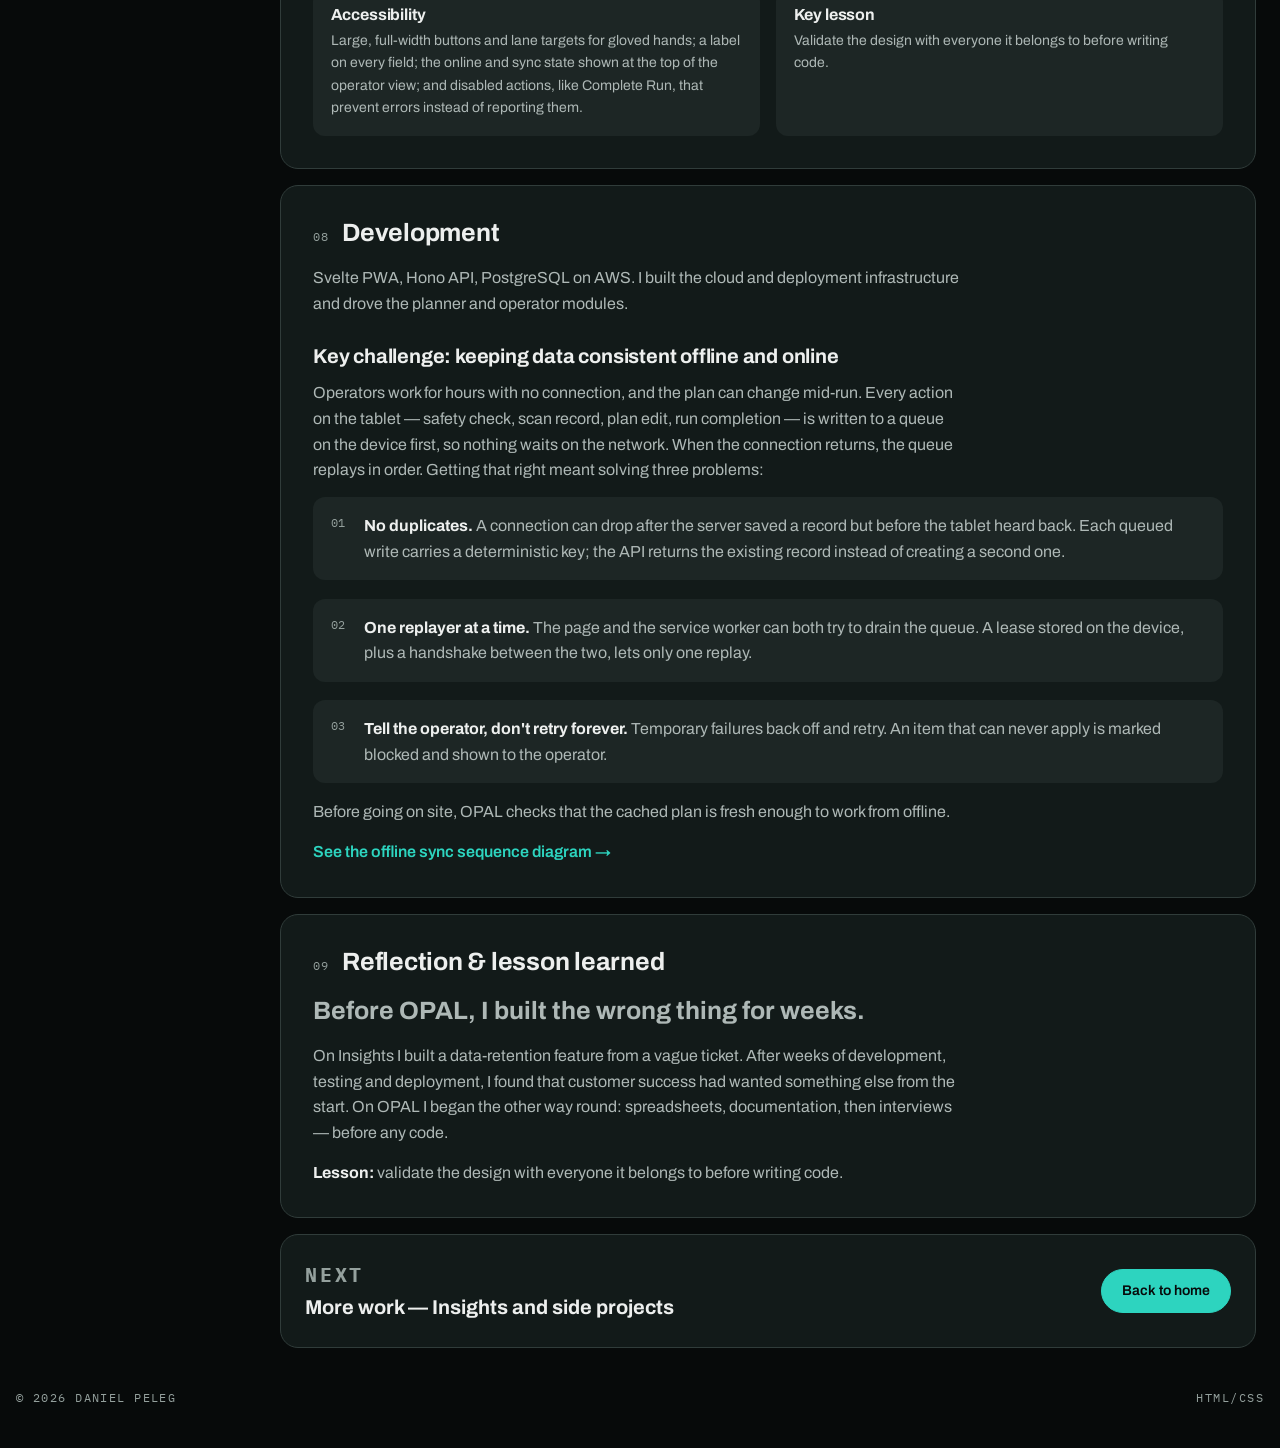
==== commit 18125cbb: "updated accessibility" ====
--- a/case-study.html
+++ b/case-study.html
@@ -41,9 +41,11 @@
 <body>
   <a class="skip-link" href="#main">Skip to main content</a>
 
+  <!-- Sticky top bar with a reading-progress line underneath -->
   <div class="topbar-wrap">
     <header class="panel topbar">
       <a class="brand" href="index.html">
+        <!-- Empty alt on purpose: the name next to it already labels the link, so screen readers don't say it twice -->
         <img src="assets/img/logo-sm.png" width="240" height="140" alt="">
         <span>Daniel Peleg</span>
       </a>
@@ -56,6 +58,7 @@
         </ul>
       </nav>
     </header>
+    <!-- Filled by main.js as you scroll; hidden from screen readers -->
     <div class="progress" aria-hidden="true"><span></span></div>
   </div>
 
@@ -96,6 +99,7 @@
     <div class="cs-body">
       <!-- ============ Sticky rail ============ -->
       <aside class="cs-rail" aria-label="Case study navigation">
+        <!-- Contents list, collapsible on phones; main.js highlights the section in view -->
         <details class="panel toc" open>
           <summary><span class="label">On this page</span></summary>
           <nav aria-label="Sections">
@@ -112,6 +116,7 @@
             </ol>
           </nav>
         </details>
+        <!-- Quick jump list to the four labelled artifacts -->
         <div class="panel panel--raised artifact-index">
           <p class="artifact-label">UX artifacts</p>
           <ul>
@@ -127,7 +132,7 @@
       <!-- ============ Sections ============ -->
       <main class="cs-main" id="main">
 
-        <!-- 01 -->
+        <!-- 01 · Project overview -->
         <section class="panel section" id="overview" aria-labelledby="h-overview">
           <div class="section__head"><span class="section__num">01</span>
             <h2 id="h-overview">Project overview</h2>
@@ -146,13 +151,14 @@
           </ul>
         </section>
 
-        <!-- 02 -->
+        <!-- 02 · User research & discovery -->
         <section class="panel section" id="research" aria-labelledby="h-research">
           <div class="section__head"><span class="section__num">02</span>
             <h2 id="h-research">User research &amp; discovery</h2>
           </div>
 
           <h3>How the old workflow ran</h3>
+          <!-- Three research findings as tiles -->
           <div class="grid-3">
             <div class="tile">
               <h4>1 · Planning</h4>
@@ -204,16 +210,17 @@
               <a class="figure__open" href="assets/case-study/opal-personas.svg" target="_blank" rel="noopener">Open
                 full size<span class="visually-hidden"> (opens in a new tab)</span></a>
             </div>
+            <!-- Wide diagrams scroll sideways on small screens instead of shrinking to unreadable -->
             <div class="figure__scroll">
               <img src="assets/case-study/opal-personas.svg" width="1704" height="1057" loading="lazy"
-                alt="Three composite personas. The planner (Data Services, office), the field operator (Data Services, customer site) and the data modeller (Data Modelling), each with context, goals, frustrations with the spreadsheet, and what OPAL has to give them.">
-            </div>
-            <figcaption>Composite personas built from the spreadsheet analysis, documentation review and interviews.
+                alt="Three persona cards: planner, field operator and data modeller.">
+            </div>
+            <figcaption>Composite personas built from the spreadsheet analysis, documentation review and interviews. Each card covers context, goals, frustrations with the spreadsheet, and what OPAL has to give them.
             </figcaption>
           </figure>
         </section>
 
-        <!-- 03 -->
+        <!-- 03 · Problem statement -->
         <section class="panel section" id="problem" aria-labelledby="h-problem">
           <div class="section__head"><span class="section__num">03</span>
             <h2 id="h-problem">Problem statement</h2>
@@ -233,7 +240,7 @@
           </dl>
         </section>
 
-        <!-- 04 -->
+        <!-- 04 · Ideation -->
         <section class="panel section" id="ideation" aria-labelledby="h-ideation">
           <div class="section__head"><span class="section__num">04</span>
             <h2 id="h-ideation">Ideation</h2>
@@ -241,6 +248,7 @@
           <p>I organised the findings around five design questions, keeping the rejected options visible next to the
             ones we chose.</p>
 
+          <!-- Tables are wrapped so they can scroll sideways on phones -->
           <div class="table-wrap">
             <table>
               <thead>
@@ -298,7 +306,7 @@
             </div>
             <div class="figure__scroll">
               <img src="assets/case-study/opal-ideation.svg" width="1482" height="1360" loading="lazy"
-                alt="Sticky-note board: research findings, ideas kept and options rejected, grouped under the five design questions.">
+                alt="Sticky-note board of research findings, kept ideas and rejected options.">
             </div>
           </figure>
 
@@ -319,7 +327,7 @@
             </div>
             <div class="figure__scroll">
               <img src="assets/case-study/opal-schema.svg" width="2194" height="1028" loading="lazy"
-                alt="Entity diagram of the OPAL database grouped into reference catalogue, planning, data collection and post-processing.">
+                alt="Entity diagram of the OPAL database, grouped by area.">
             </div>
             <figcaption>Users, audit and API bookkeeping tables left out.</figcaption>
           </figure>
@@ -332,14 +340,15 @@
             </div>
             <div class="figure__scroll">
               <img src="assets/case-study/opal-user-flow.svg" width="2178" height="1030" loading="lazy"
-                alt="Swimlane user flow: Data Modelling sets the standard; the planner creates the project and schedules runs; the field operator loads the plan, does the safety check, runs and records offline, and reviews the day's data; OPAL queues and replays when online; post-processing matches and annotates; Data Modelling trains models per material.">
-            </div>
-            <figcaption>Machine files still reach the cloud outside OPAL, because OPAL can't connect to the customer's
-              machine — a deliberate scope boundary.</figcaption>
+                alt="Swimlane user flow from data modelling through planning, field work and post-processing.">
+            </div>
+            <figcaption>Data Modelling sets the standard, the planner schedules runs, the operator records offline and OPAL
+              syncs when online. Machine files still reach the cloud outside OPAL, because OPAL can't connect to the
+              customer's machine — a deliberate scope boundary.</figcaption>
           </figure>
         </section>
 
-        <!-- 05 -->
+        <!-- 05 · Prototyping -->
         <section class="panel section" id="prototyping" aria-labelledby="h-prototyping">
           <div class="section__head"><span class="section__num">05</span>
             <h2 id="h-prototyping">Prototyping</h2>
@@ -394,23 +403,24 @@
               <span class="artifact-label">Artifact 3 — Sketches</span>
               <span class="label" style="margin:0">Operator · Material library · Post-processing</span>
             </div>
+            <!-- Pencil sketches, click to open full size -->
             <div class="sketches">
               <figure>
                 <a href="assets/case-study/opal-sketch-operator.png" target="_blank" rel="noopener"><img
                     src="assets/case-study/opal-sketch-operator.png" width="618" height="812" loading="lazy"
-                    alt="Pencil sketch of the operator view: customer, system and last-synced header; active run with open and cancel; tables for today's runs, future runs and completed runs."></a>
+                    alt="Pencil sketch of the operator view."></a>
                 <figcaption><b>Operator</b> — active run on top, then today's, future and completed runs</figcaption>
               </figure>
               <figure>
                 <a href="assets/case-study/opal-sketch-material-library.png" target="_blank" rel="noopener"><img
                     src="assets/case-study/opal-sketch-material-library.png" width="618" height="812" loading="lazy"
-                    alt="Pencil sketch of the material library: tabs for backgrounds, materials, testing presets and training presets; search and filters; a list of materials with type, description and default presets."></a>
+                    alt="Pencil sketch of the material library."></a>
                 <figcaption><b>Material library</b> — backgrounds, materials and presets, searchable</figcaption>
               </figure>
               <figure>
                 <a href="assets/case-study/opal-sketch-post-processing.png" target="_blank" rel="noopener"><img
                     src="assets/case-study/opal-sketch-post-processing.png" width="618" height="812" loading="lazy"
-                    alt="Pencil sketch of post-processing: customer, system and project selectors; a run table filtered by testing or training; an image viewer with load and auto-detect; and a manual detection panel."></a>
+                    alt="Pencil sketch of the post-processing screen."></a>
                 <figcaption><b>Post-processing</b> — run table, image viewer, manual detection</figcaption>
               </figure>
             </div>
@@ -421,11 +431,12 @@
               <span class="artifact-label">Artifact 4 — Wireframes</span>
               <span class="label" style="margin:0">Operator run screen · Planner · Material library</span>
             </div>
+            <!-- Each wireframe sits next to the built screen, low-fi on the left -->
             <div class="wf-pair">
               <figure>
                 <a href="assets/case-study/opal-wireframe-operator-lowfi.svg" target="_blank" rel="noopener"><img
                     src="assets/case-study/opal-wireframe-operator-lowfi.svg" width="1102" height="1370" loading="lazy"
-                    alt="Low-fi wireframe of the operator run screen: grey boxes for run details, scan-ID stepper, lanes, primary action and secondary buttons."></a>
+                    alt="Low-fi wireframe of the operator run screen."></a>
                 <figcaption><b>Low-fi</b> — layout and hierarchy only</figcaption>
               </figure>
               <figure>
@@ -439,7 +450,7 @@
               <div class="figure__scroll"><a href="assets/case-study/opal-wireframe-operator-annotated.svg"
                   target="_blank" rel="noopener"><img src="assets/case-study/opal-wireframe-operator-annotated.svg"
                     width="1662" height="1370" loading="lazy"
-                    alt="Annotated wireframe of the operator run screen with seven design decisions: run context from the plan, scan-ID stepper, visible progress, large lane targets, one primary action, optional steps tucked away, and Complete Run disabled until the scans are done."></a>
+                    alt="Operator run screen wireframe annotated with seven design decisions."></a>
               </div>
               <figcaption><b>Annotated</b> — the seven decisions behind the operator screen</figcaption>
             </figure>
@@ -447,7 +458,7 @@
               <figure>
                 <a href="assets/case-study/opal-wireframe-planner-lowfi.svg" target="_blank" rel="noopener"><img
                     src="assets/case-study/opal-wireframe-planner-lowfi.svg" width="1720" height="1240" loading="lazy"
-                    alt="Low-fi wireframe of the planner's Plan Runs screen: project and collection selectors, backgrounds, material additions, a material table and a generate-and-schedule panel."></a>
+                    alt="Low-fi wireframe of the planner's Plan Runs screen."></a>
                 <figcaption><b>Low-fi</b> — planner, Plan Runs</figcaption>
               </figure>
               <figure>
@@ -461,13 +472,13 @@
               <figure>
                 <a href="assets/case-study/opal-wireframe-material-library-lowfi.svg" target="_blank" rel="noopener"><img
                     src="assets/case-study/opal-wireframe-material-library-lowfi.svg" width="1720" height="870" loading="lazy"
-                    alt="Low-fi wireframe of the planner's Material Library screen: library section tabs with an Add Material action, material-type filters, search, category and standard filters, and material rows with tags, Edit and delete actions."></a>
+                    alt="Low-fi wireframe of the planner's Material Library screen."></a>
                 <figcaption><b>Low-fi</b> — planner, Material Library</figcaption>
               </figure>
               <figure>
                 <a href="assets/case-study/opal-planner-material-library.png" target="_blank" rel="noopener"><img
                     src="assets/case-study/opal-planner-material-library.png" width="1242" height="926" loading="lazy"
-                    alt="Hi-fi: the built OPAL planner Material Library screen, filtered to standard thin materials, showing Cardboard and Cotton rows."></a>
+                    alt="Built OPAL planner Material Library screen showing Cardboard and Cotton rows."></a>
                 <figcaption><b>Hi-fi</b> — the built screen</figcaption>
               </figure>
             </div>
@@ -476,7 +487,7 @@
           </figure>
         </section>
 
-        <!-- 06 -->
+        <!-- 06 · Usability testing & outcomes -->
         <section class="panel section" id="testing" aria-labelledby="h-testing">
           <div class="section__head"><span class="section__num">06</span>
             <h2 id="h-testing">Usability testing &amp; outcomes</h2>
@@ -519,23 +530,24 @@
           </ul>
         </section>
 
-        <!-- 07 -->
+        <!-- 07 · Final solution & design brief -->
         <section class="panel section" id="solution" aria-labelledby="h-solution">
           <div class="section__head"><span class="section__num">07</span>
             <h2 id="h-solution">Final solution &amp; design brief</h2>
           </div>
+          <!-- Built screens from the test data; post-processing could not be published -->
           <div class="key-screens">
             <figure>
               <a href="assets/case-study/opal-planner-plan-runs.png" target="_blank" rel="noopener"><img
                   src="assets/case-study/opal-planner-plan-runs.png" width="1600" height="1012" loading="lazy"
-                  alt="OPAL planner Plan Runs screen with project and collection selectors, material rows with size chips, and a Generate Runs panel showing 3 estimated runs."></a>
+                  alt="OPAL planner Plan Runs screen with material rows and a Generate Runs panel."></a>
               <figcaption><b>Planner · Plan Runs.</b> Add the standard materials in one click, then per-project rows and
                 sizes. The run count is estimated before anything is generated.</figcaption>
             </figure>
             <figure>
               <a href="assets/case-study/opal-operator-wide.png" target="_blank" rel="noopener"><img
                   src="assets/case-study/opal-operator-wide.png" width="1162" height="673" loading="lazy"
-                  alt="OPAL operator view: the run dialog open over the day's run list, with the active run and queued runs behind it."></a>
+                  alt="OPAL operator view with the run dialog open over the day's run list."></a>
               <figcaption><b>Operator · run screen.</b> One run at a time, over the day's list: context on top, lanes in
                 the middle, one primary action.</figcaption>
             </figure>
@@ -546,6 +558,7 @@
           </figure>
 
           <h3>Design brief</h3>
+          <!-- Design brief as tiles, one decision each -->
           <div class="grid-2">
             <div class="tile">
               <h4>Goals &amp; audience</h4>
@@ -582,7 +595,7 @@
           </div>
         </section>
 
-        <!-- 08 -->
+        <!-- 08 · Development -->
         <section class="panel section" id="development" aria-labelledby="h-development">
           <div class="section__head"><span class="section__num">08</span>
             <h2 id="h-development">Development</h2>
@@ -609,7 +622,7 @@
               offline sync sequence diagram →<span class="visually-hidden"> (opens in a new tab)</span></a></p>
         </section>
 
-        <!-- 09 -->
+        <!-- 09 · Reflection -->
         <section class="panel section" id="reflection" aria-labelledby="h-reflection">
           <div class="section__head"><span class="section__num">09</span>
             <h2 id="h-reflection">Reflection &amp; lesson learned</h2>
--- a/css/styles.css
+++ b/css/styles.css
@@ -17,7 +17,7 @@
   /* text */
   --text: #EDEFEE;       /* 15.31:1 on panel */
   --text-2: #AEB8B6;     /*  8.70:1 on panel */
-  --text-mute: #828C8A;  /*  5.11:1 on panel — labels and metadata only */
+  --text-mute: #94A09D;  /*  6.55:1 on panel, 5.73:1 on raised — labels and metadata only */
 
   /* accents — teal = interactive, amber = artifacts / evidence */
   --teal: #2DD4BF;
@@ -195,7 +195,7 @@
 }
 .identity__name { font-size: var(--fs-lg); font-weight: 700; line-height: 1.2; letter-spacing: -0.01em; color: var(--text); margin: 0 0 .3rem; }
 .identity__logo img { width: 128px; border-radius: 6px; }
-.identity h1 { font-size: var(--fs-xl); line-height: 1.14; letter-spacing: -0.02em; margin-bottom: 1.25rem; }
+.identity h2 { font-size: var(--fs-xl); line-height: 1.14; letter-spacing: -0.02em; margin-bottom: 1.25rem; }
 .identity__lead { color: var(--text); }
 .identity__bg { color: var(--text-2); }
 .status { display: flex; align-items: center; gap: .6rem; margin-top: auto; padding-top: 1.25rem; font-size: var(--fs-sm); color: var(--text-2); }
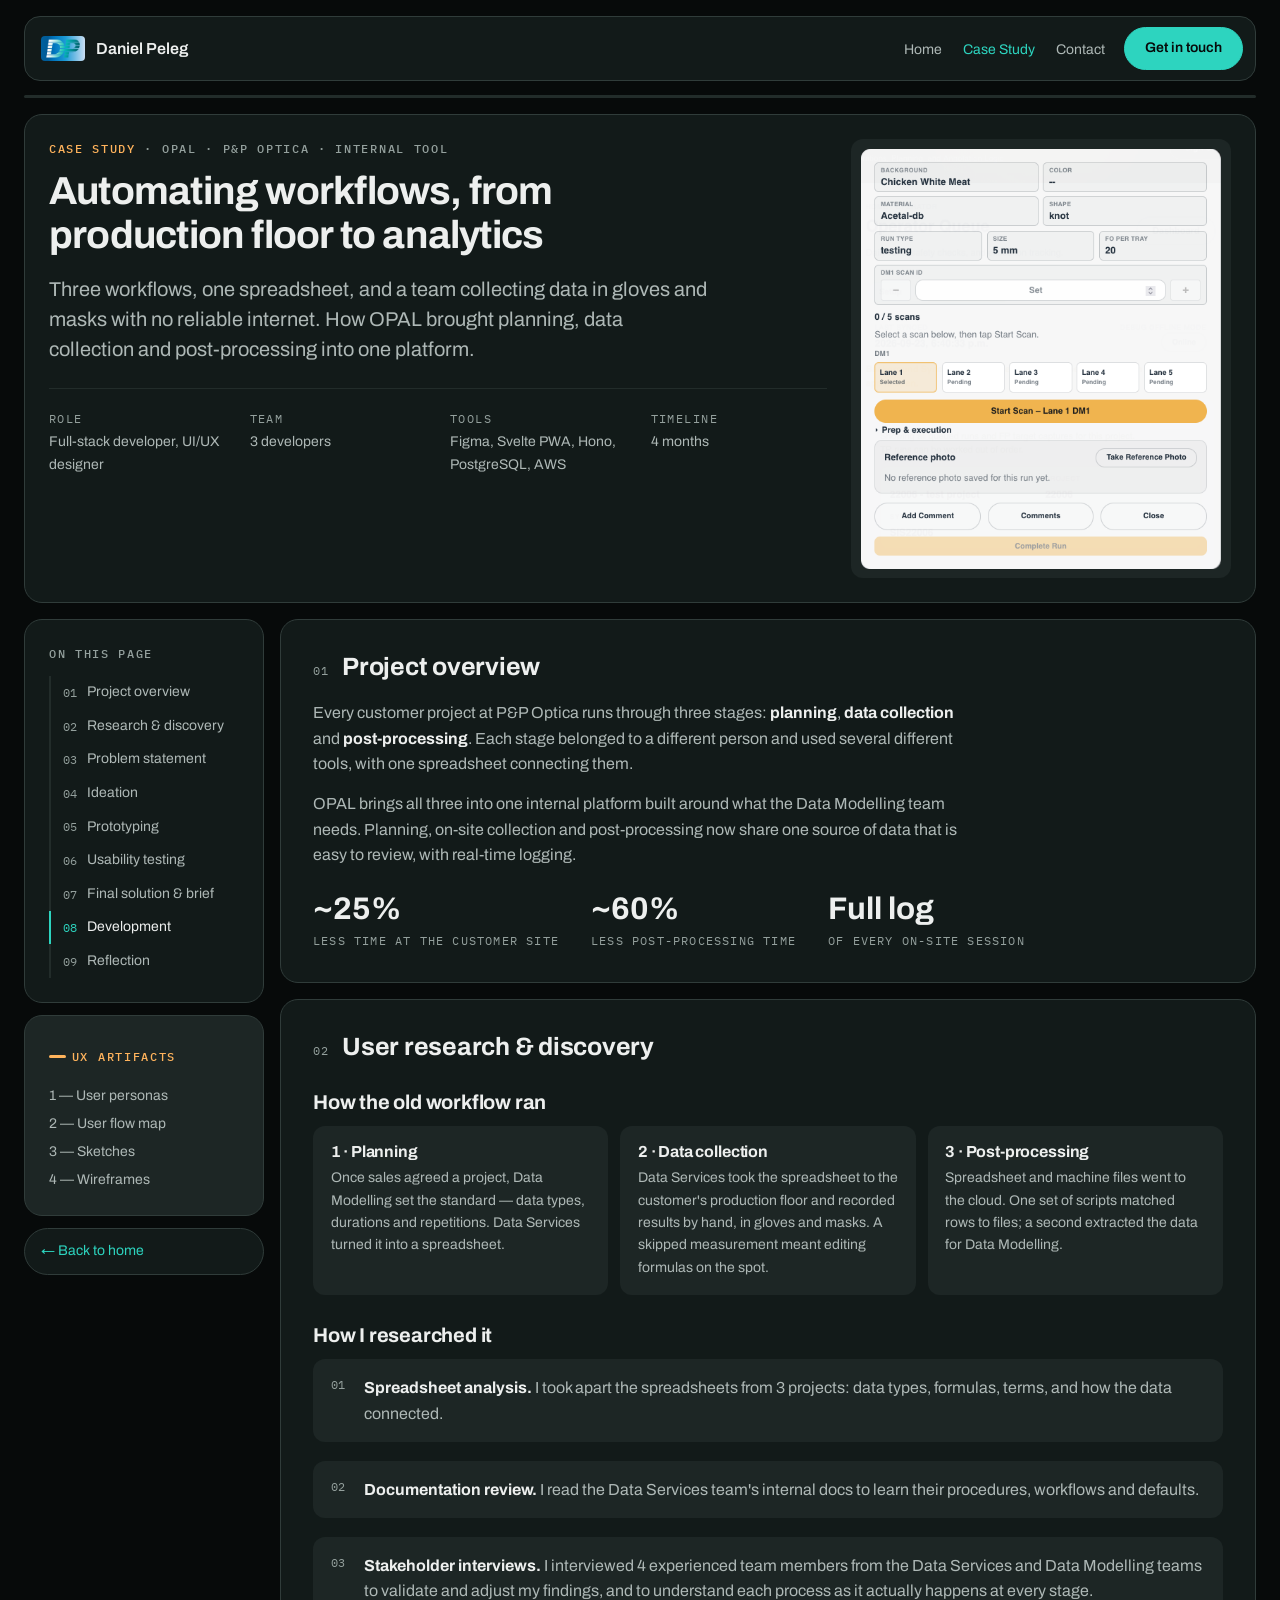
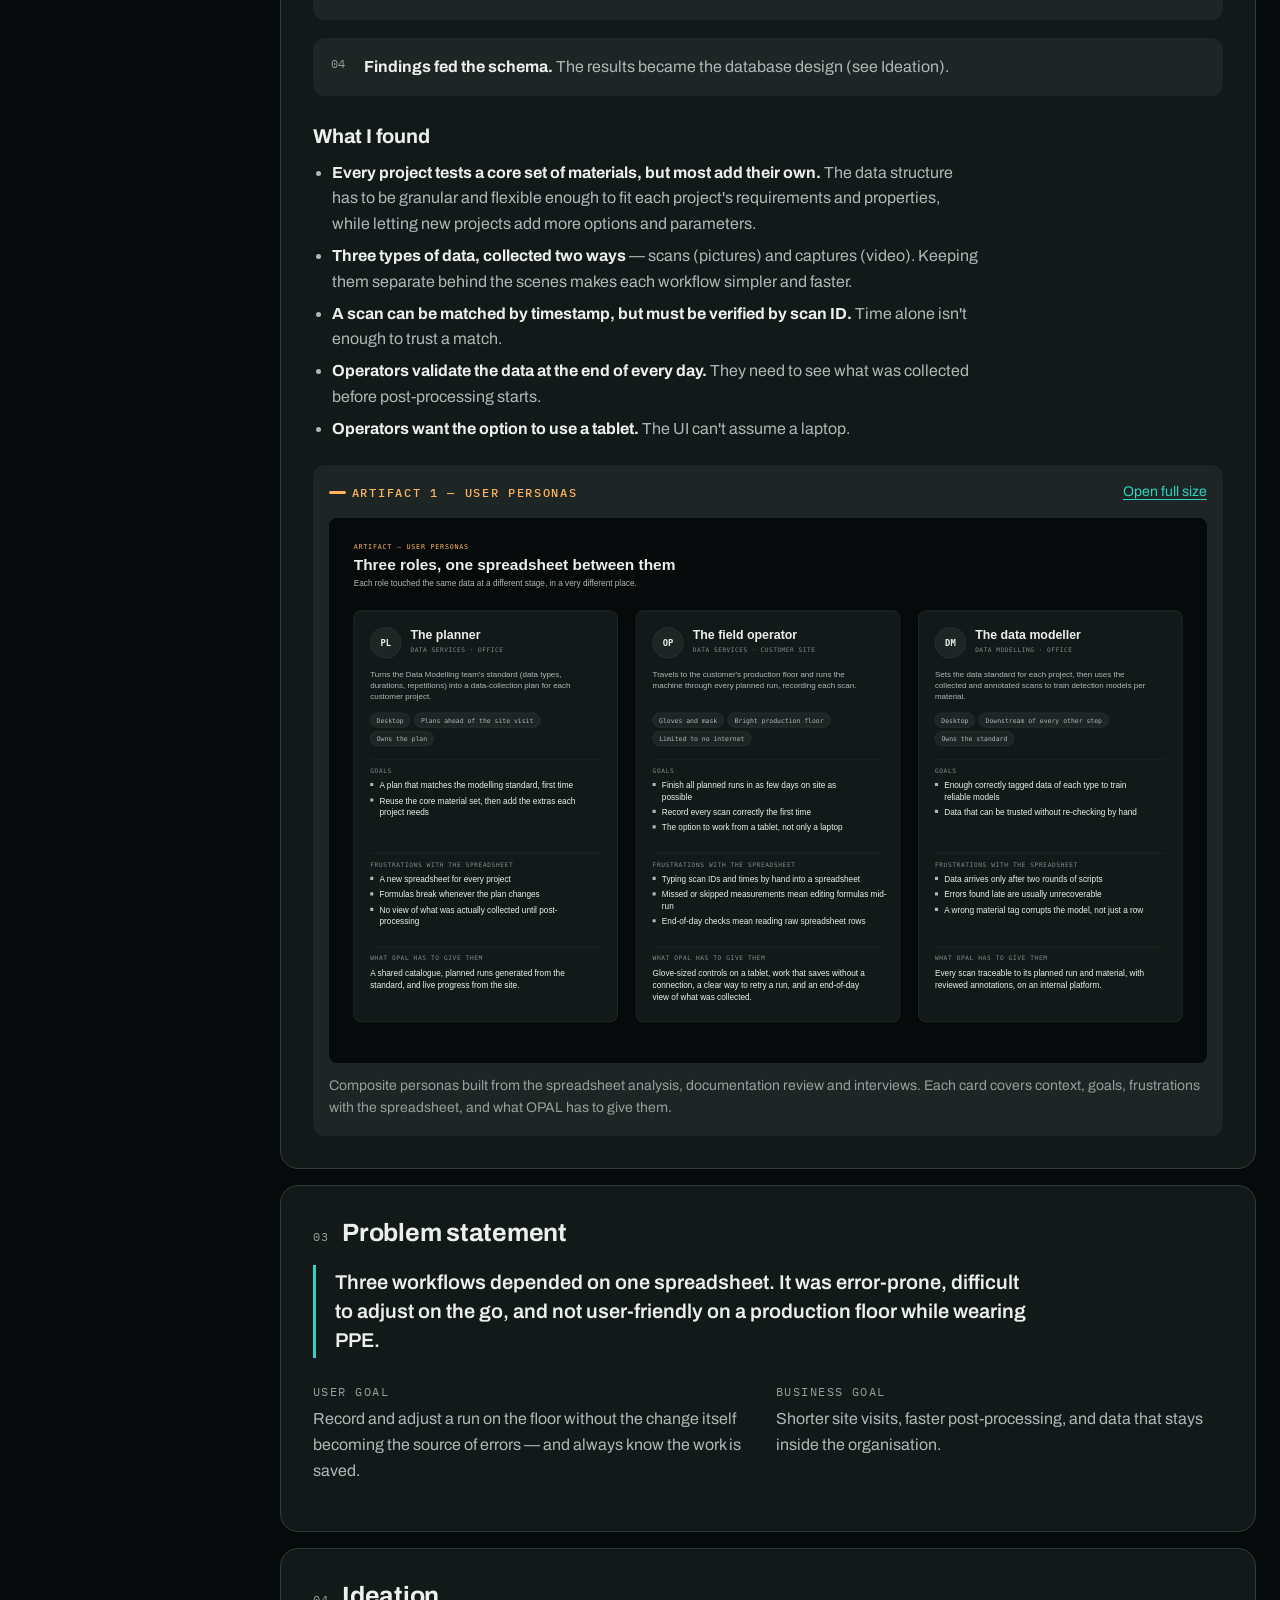
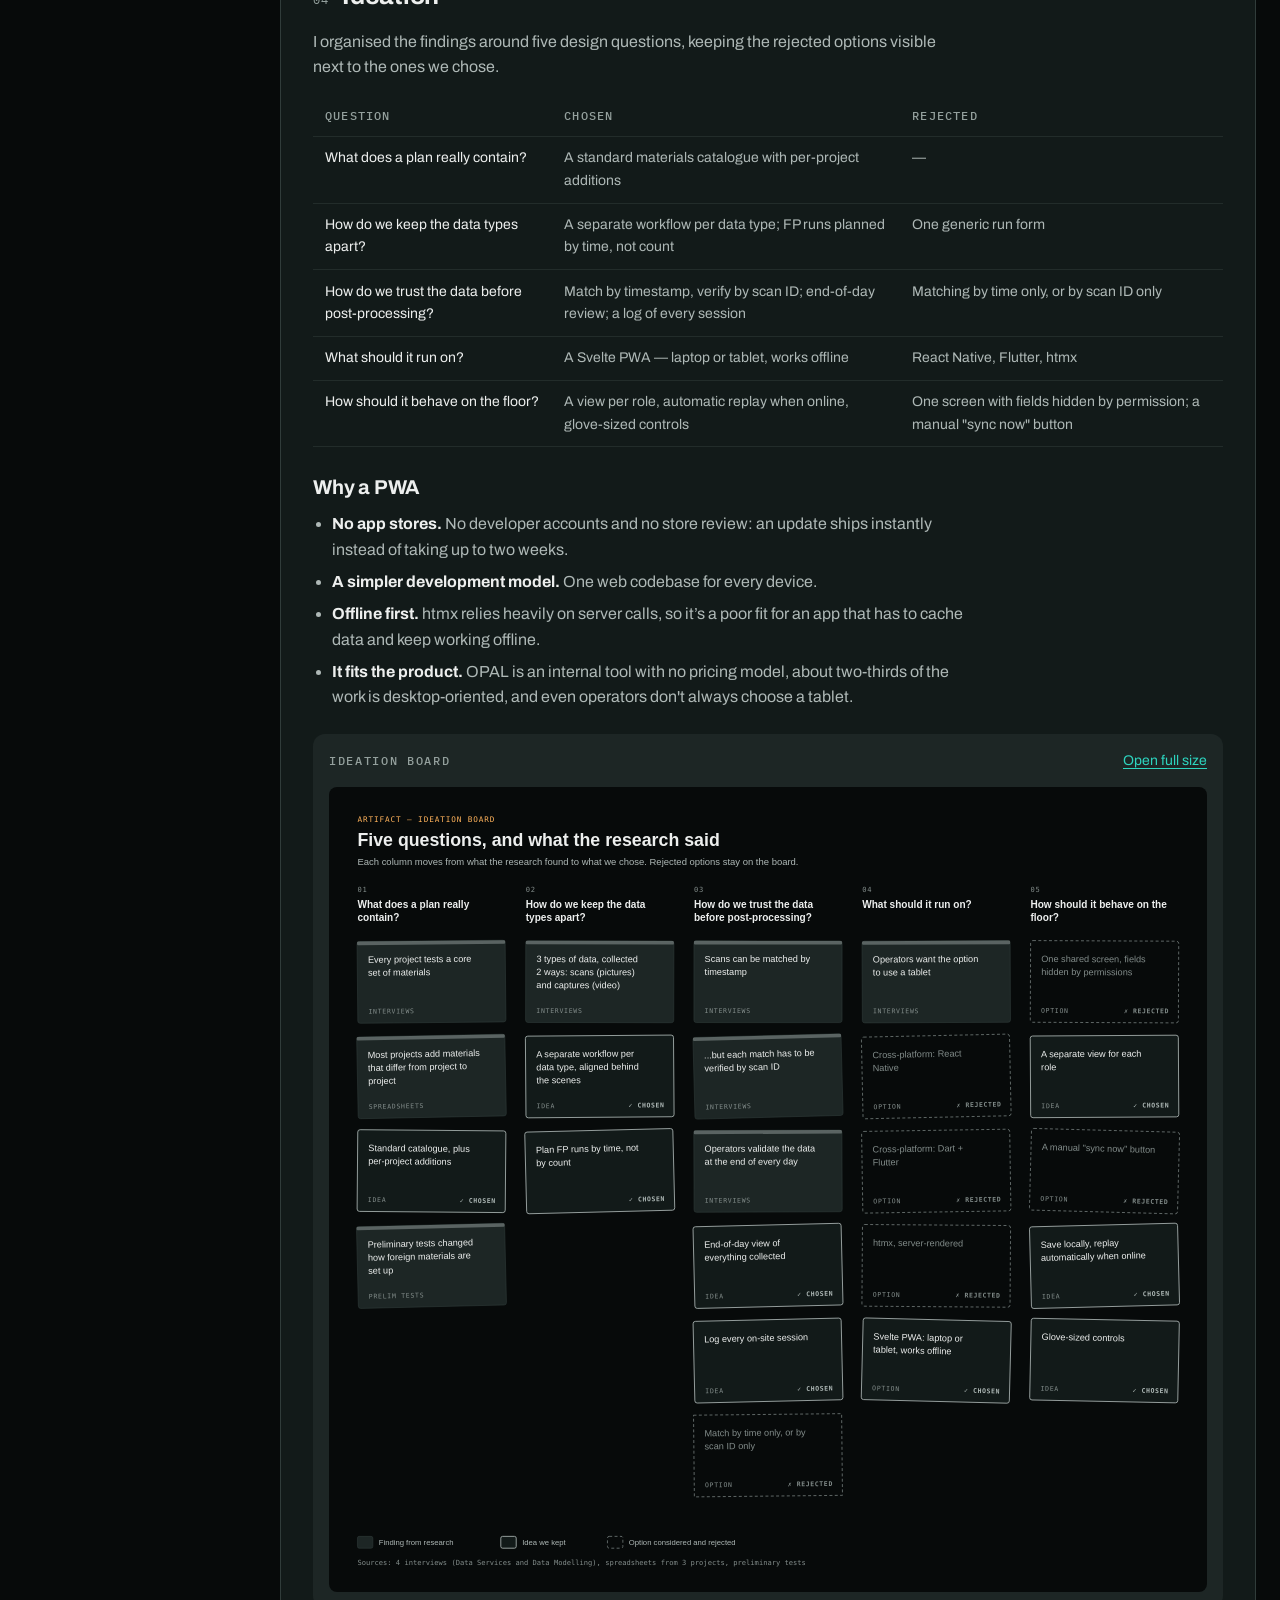
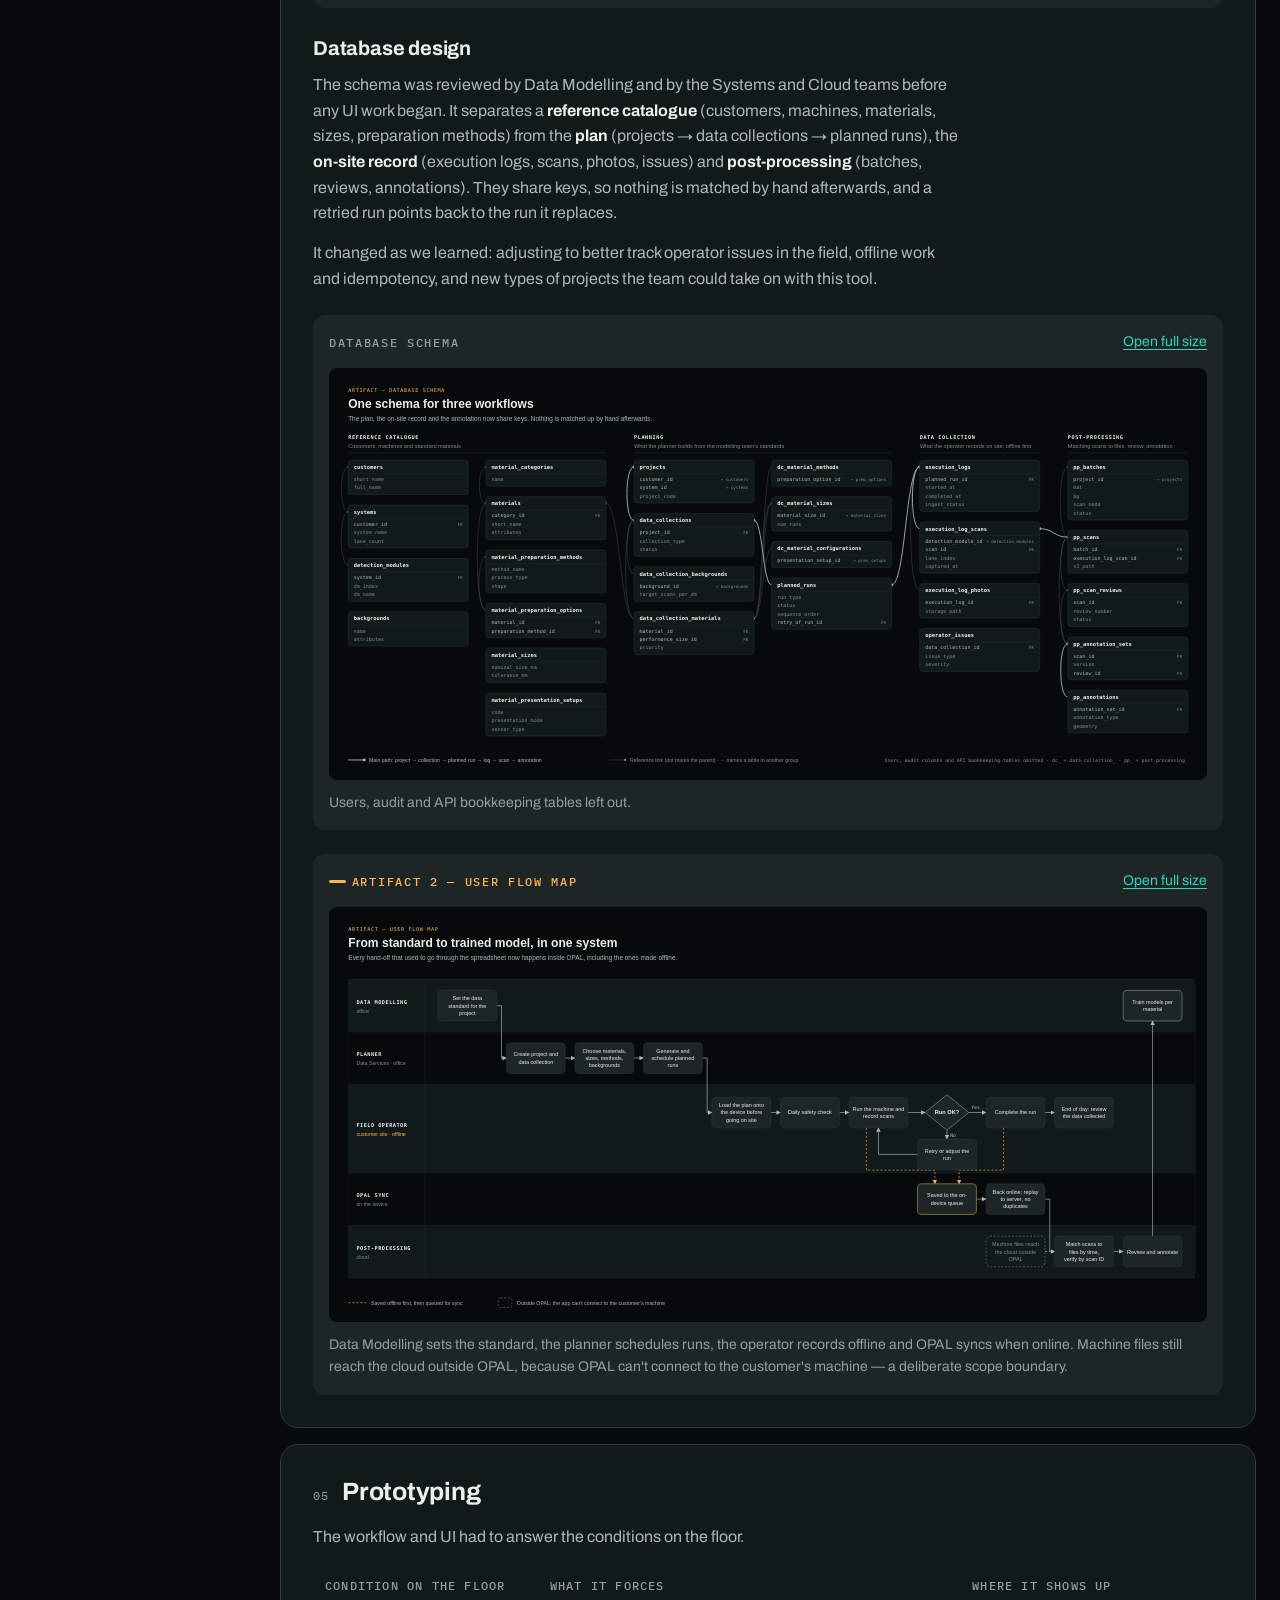
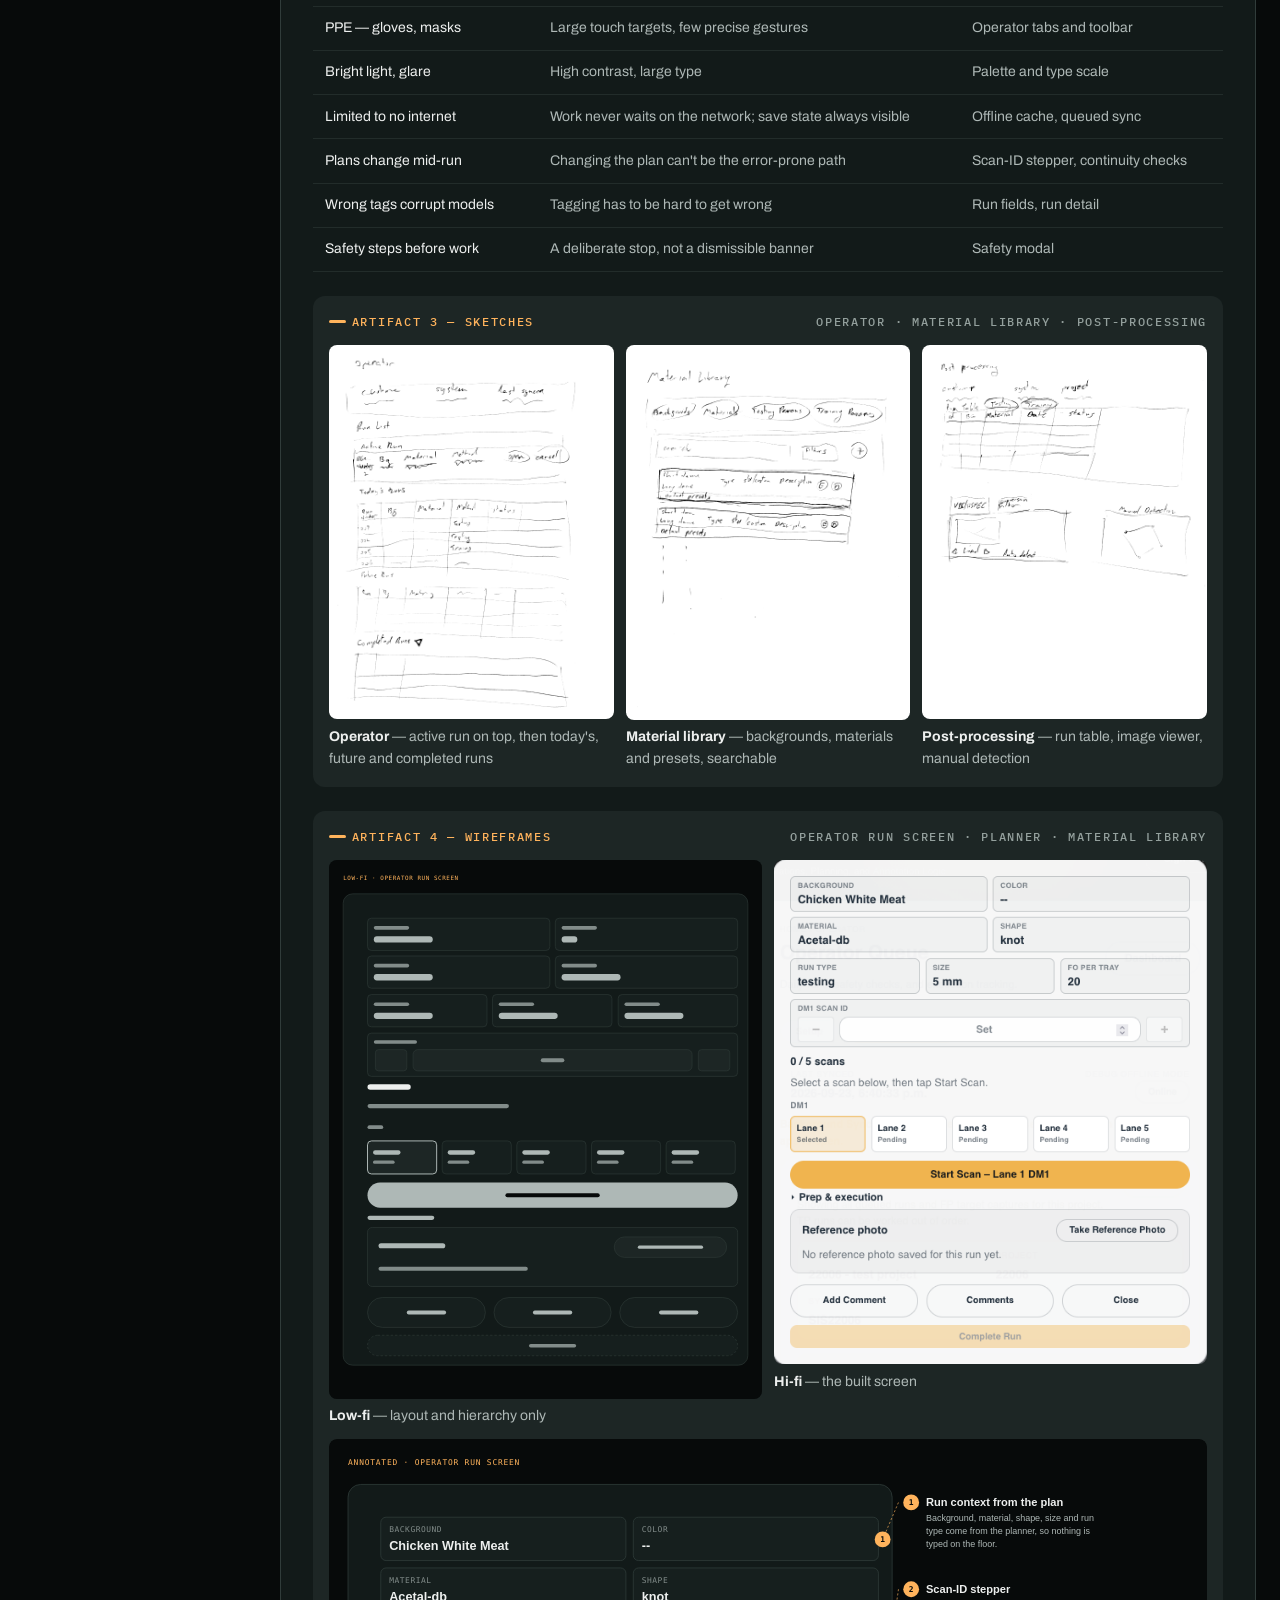
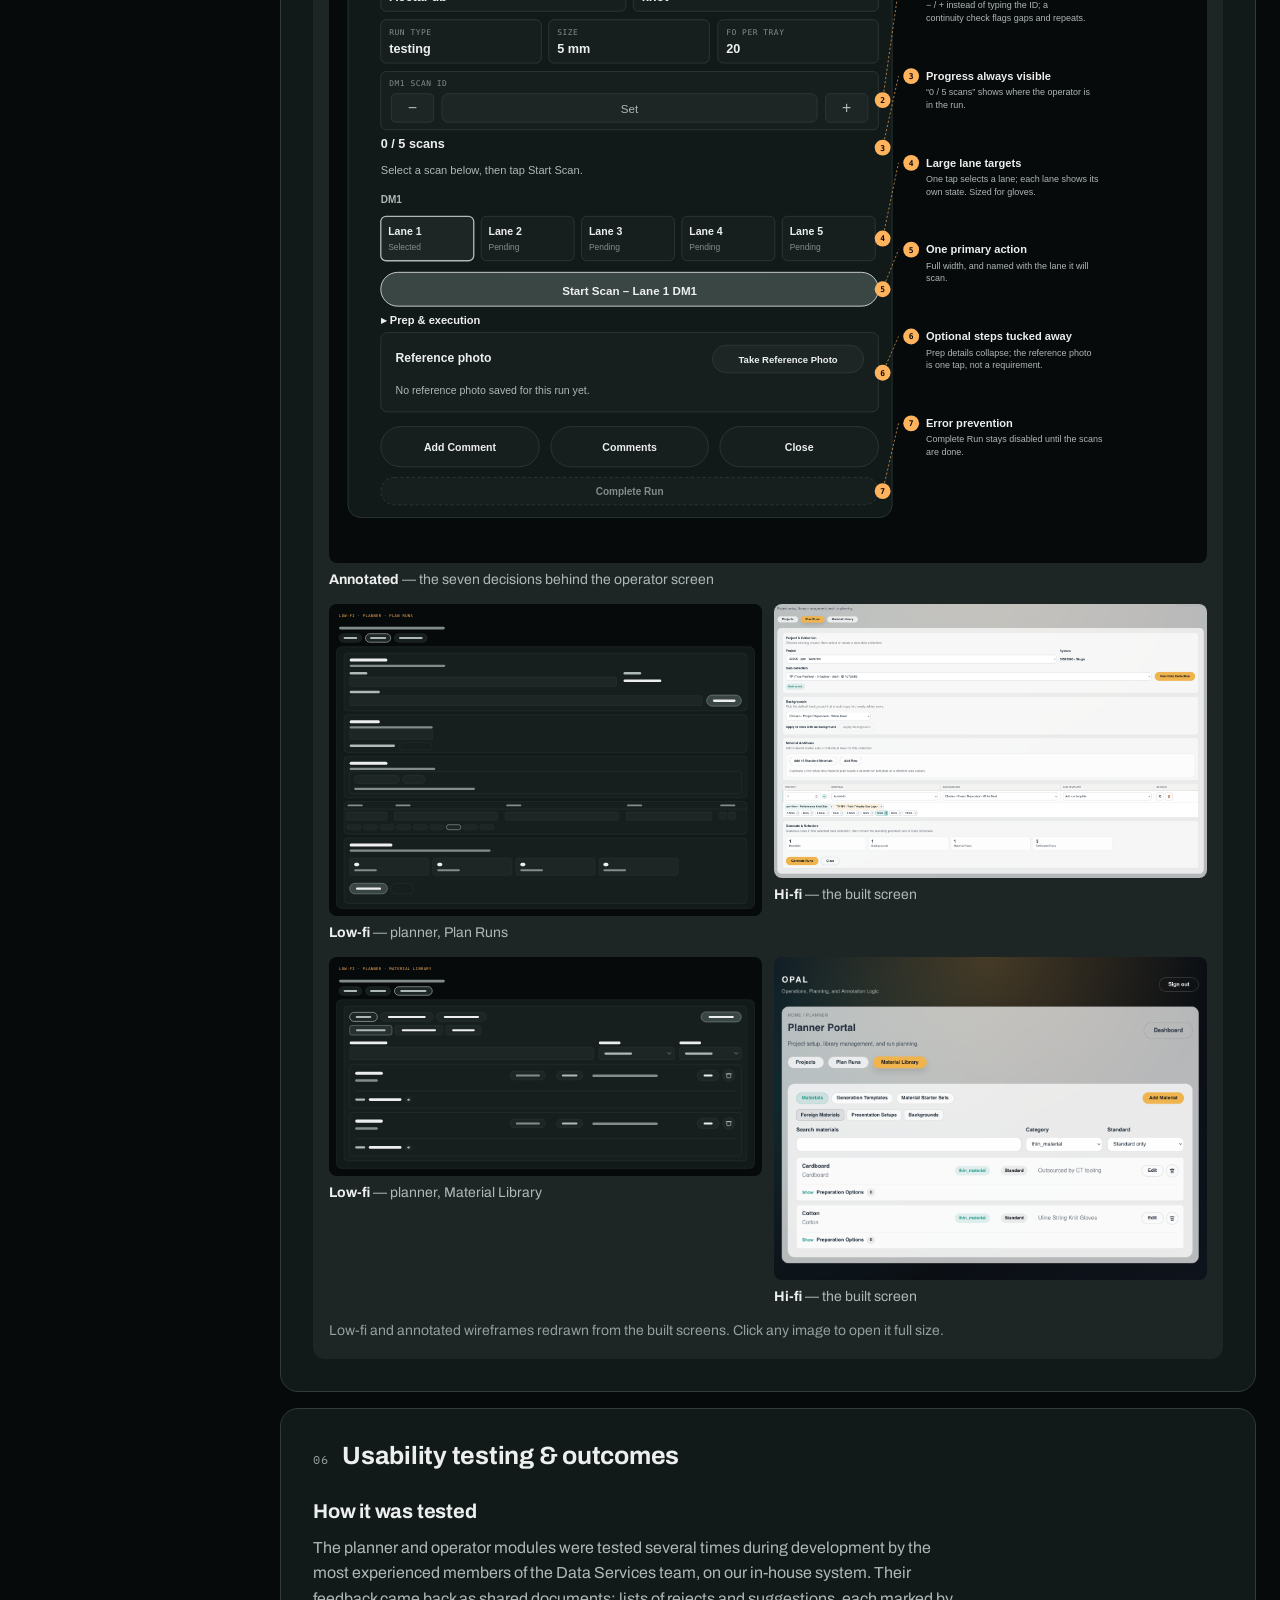
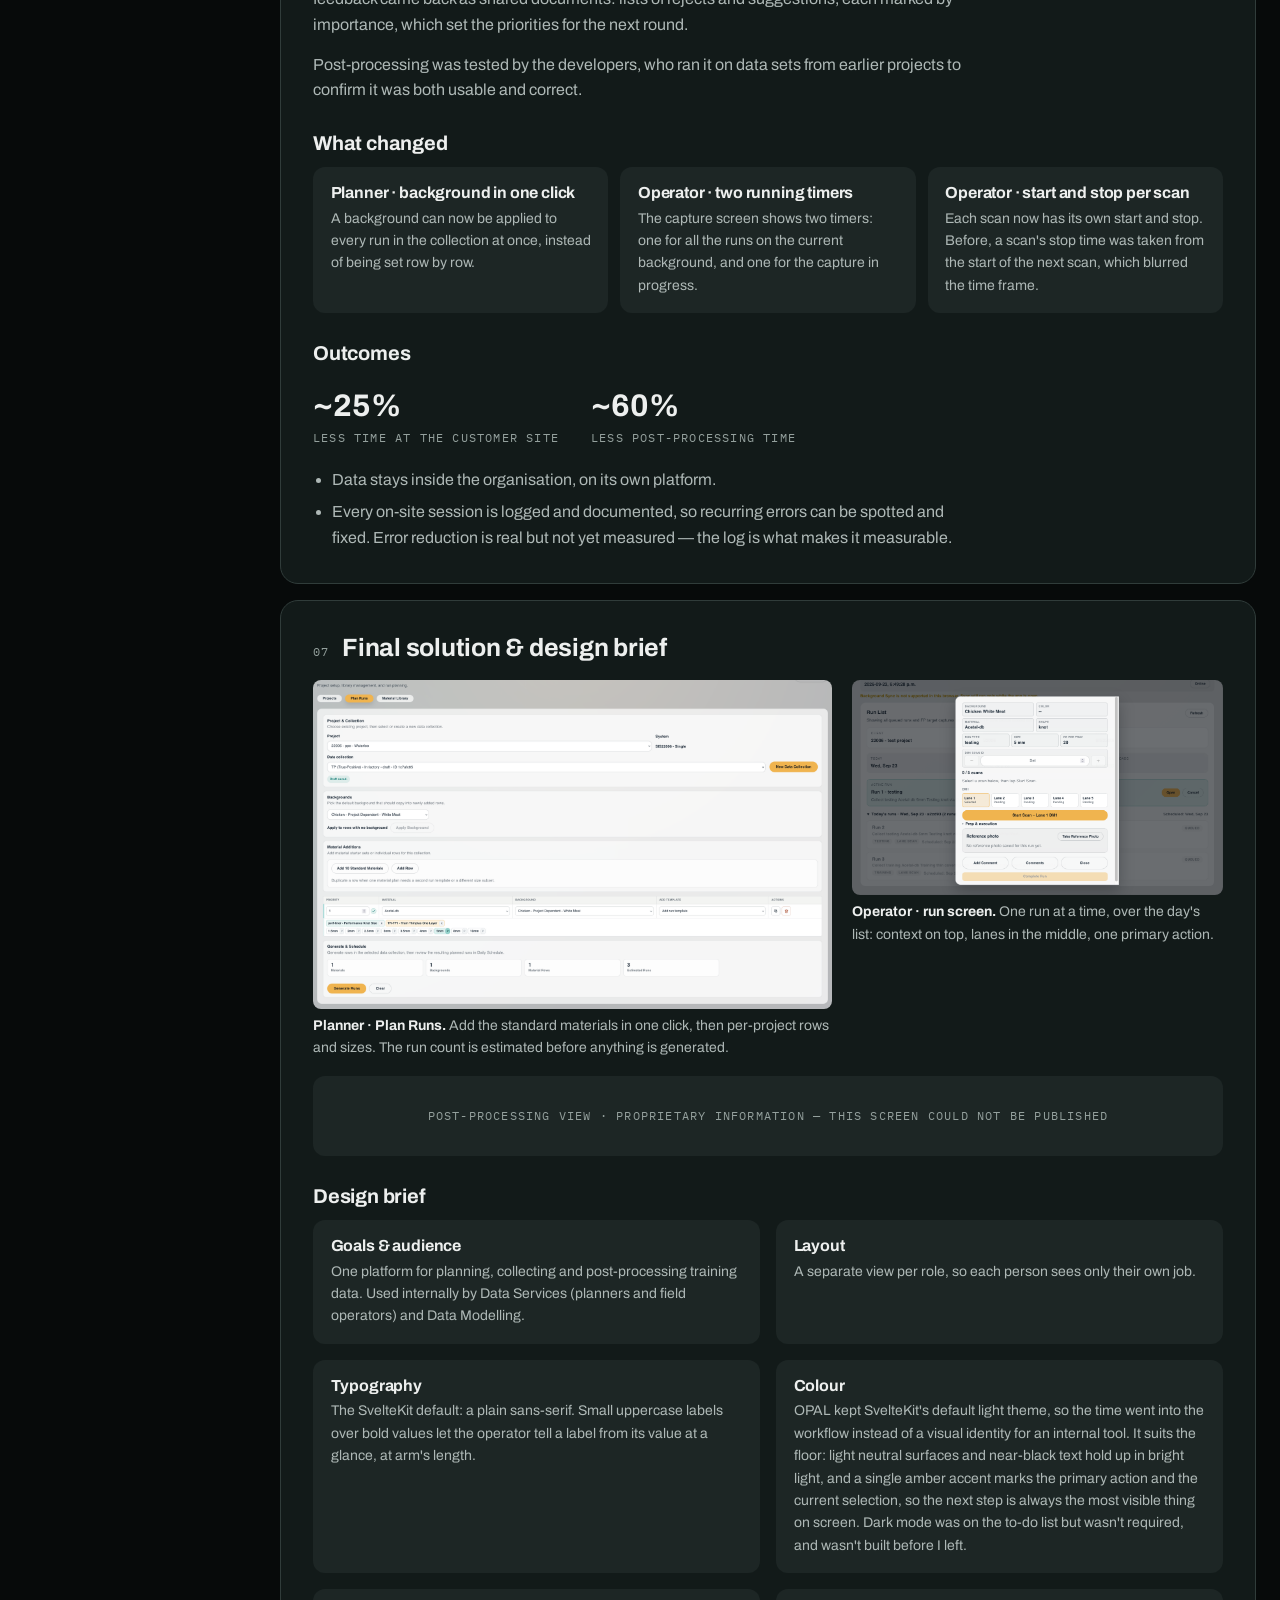
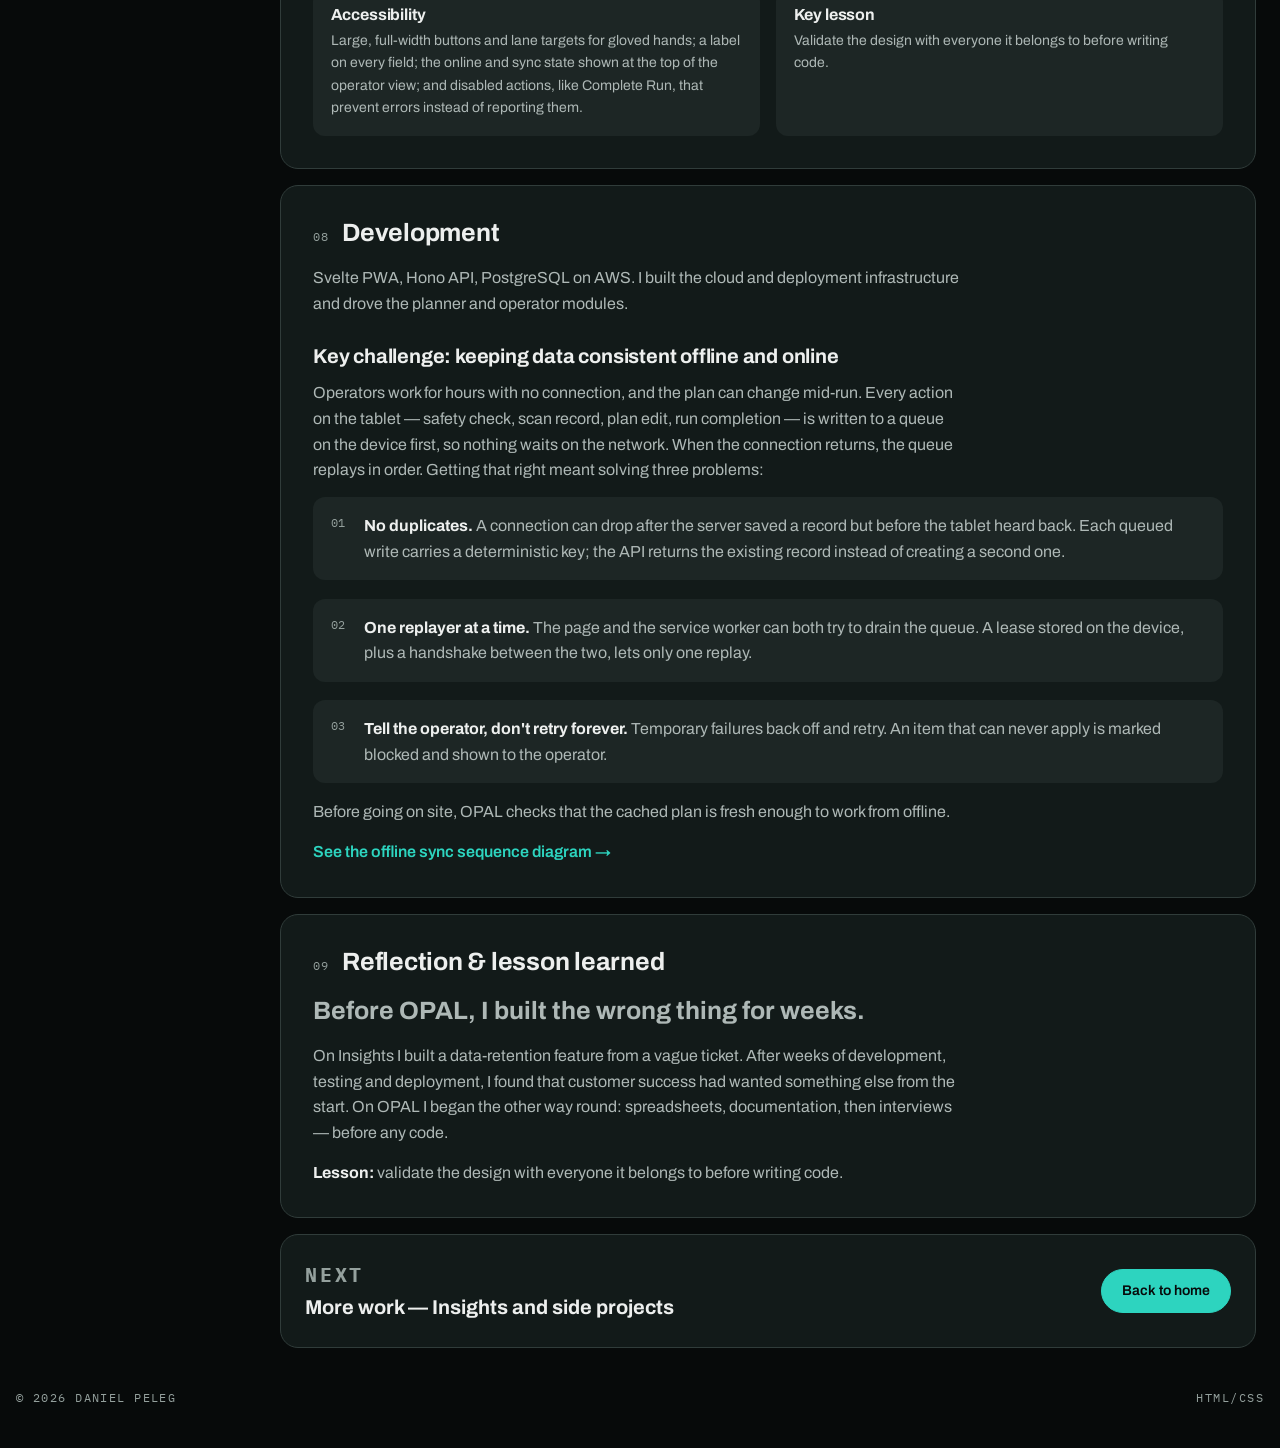
==== commit 2c0632f1: "fixed the dot" ====
--- a/case-study.html
+++ b/case-study.html
@@ -66,7 +66,7 @@
     <!-- ============ Hero ============ -->
     <section class="panel cs-hero" aria-labelledby="cs-title">
       <div>
-        <p class="label"><span class="label--amber">Case study</span><span class="sep">·</span>OPAL · P&amp;P Optica ·
+        <p class="label"><span class="label--amber">Case study</span> · OPAL · P&amp;P Optica ·
           internal tool</p>
         <h1 id="cs-title">Automating workflows, from production floor to analytics</h1>
         <p class="cs-hero__sub">Three workflows, one spreadsheet, and a team collecting data in gloves and masks with no
--- a/css/styles.css
+++ b/css/styles.css
@@ -103,7 +103,6 @@
   margin: 0 0 0.75rem;
 }
 .label--amber { color: var(--amber); }
-.label .sep { opacity: 0.6; margin: 0 0.4em; }
 
 /* amber artifact label — signals a labelled UX artifact */
 .artifact-label {
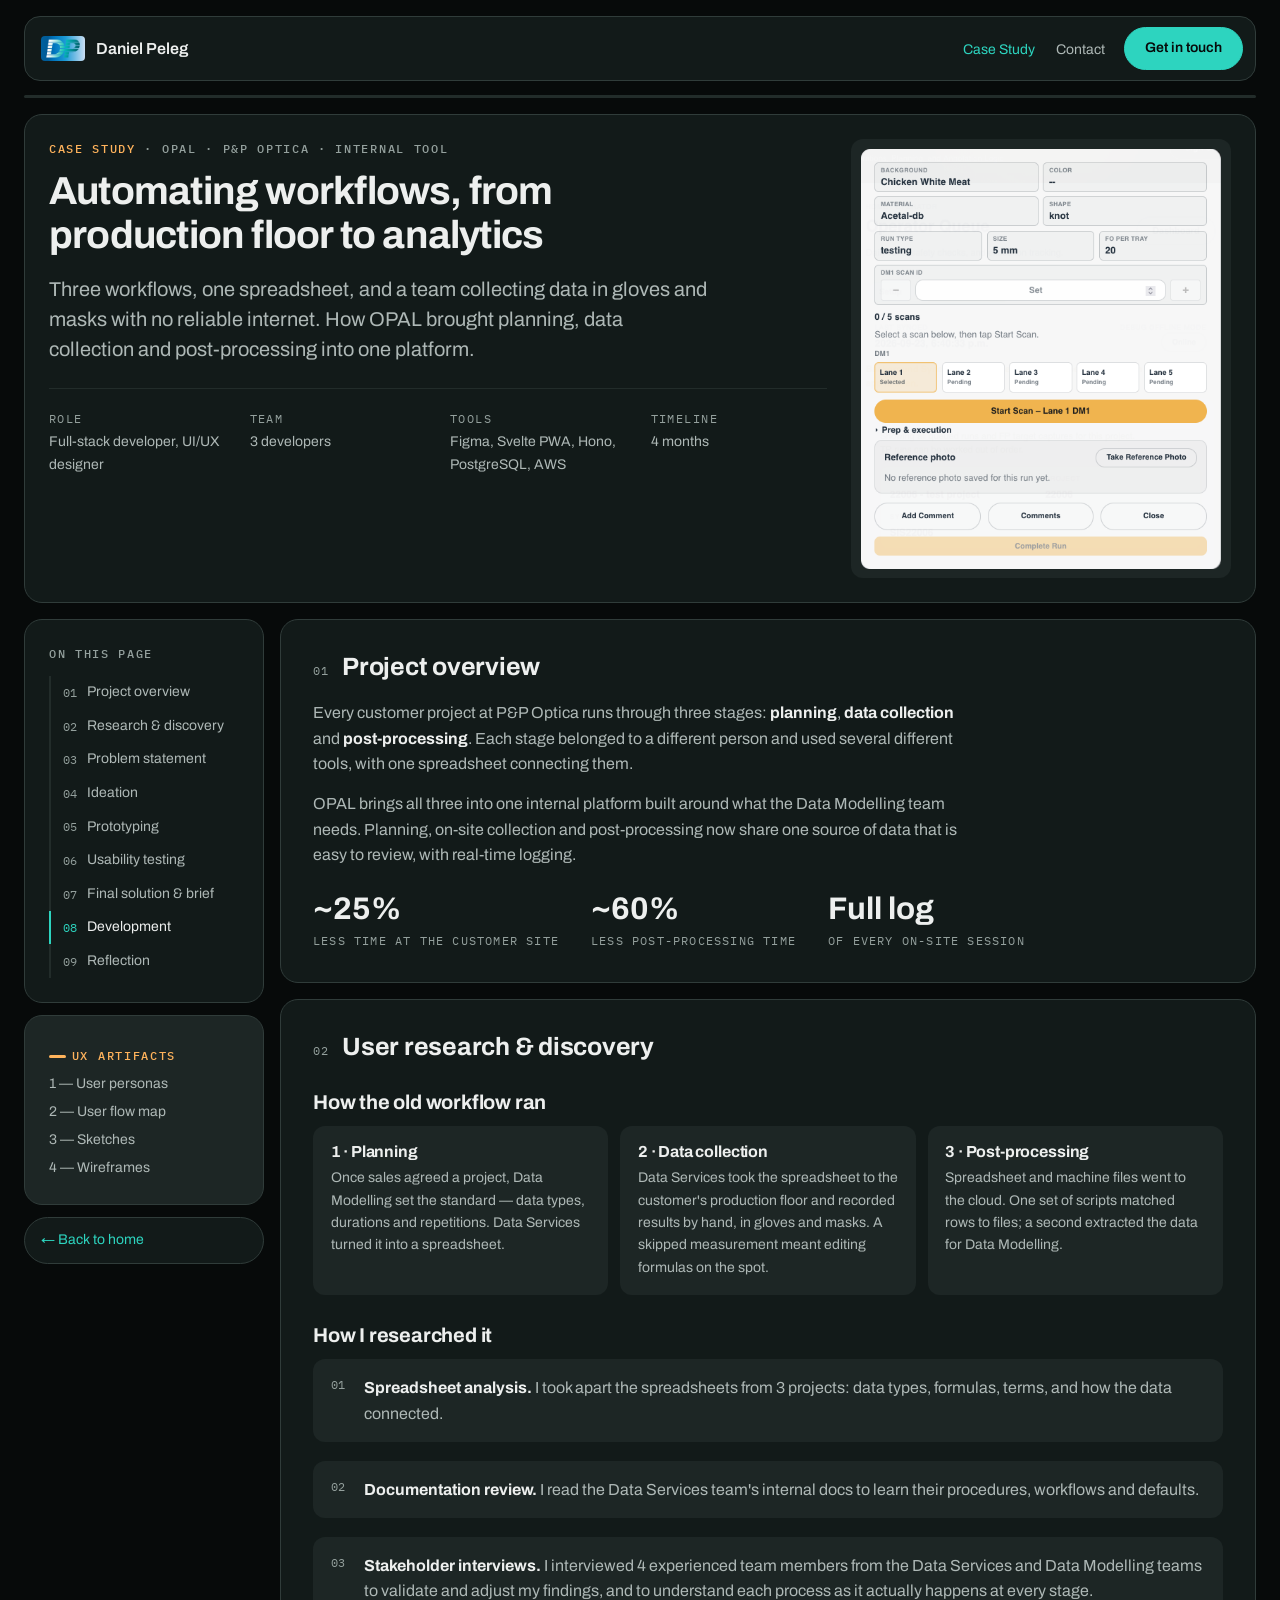
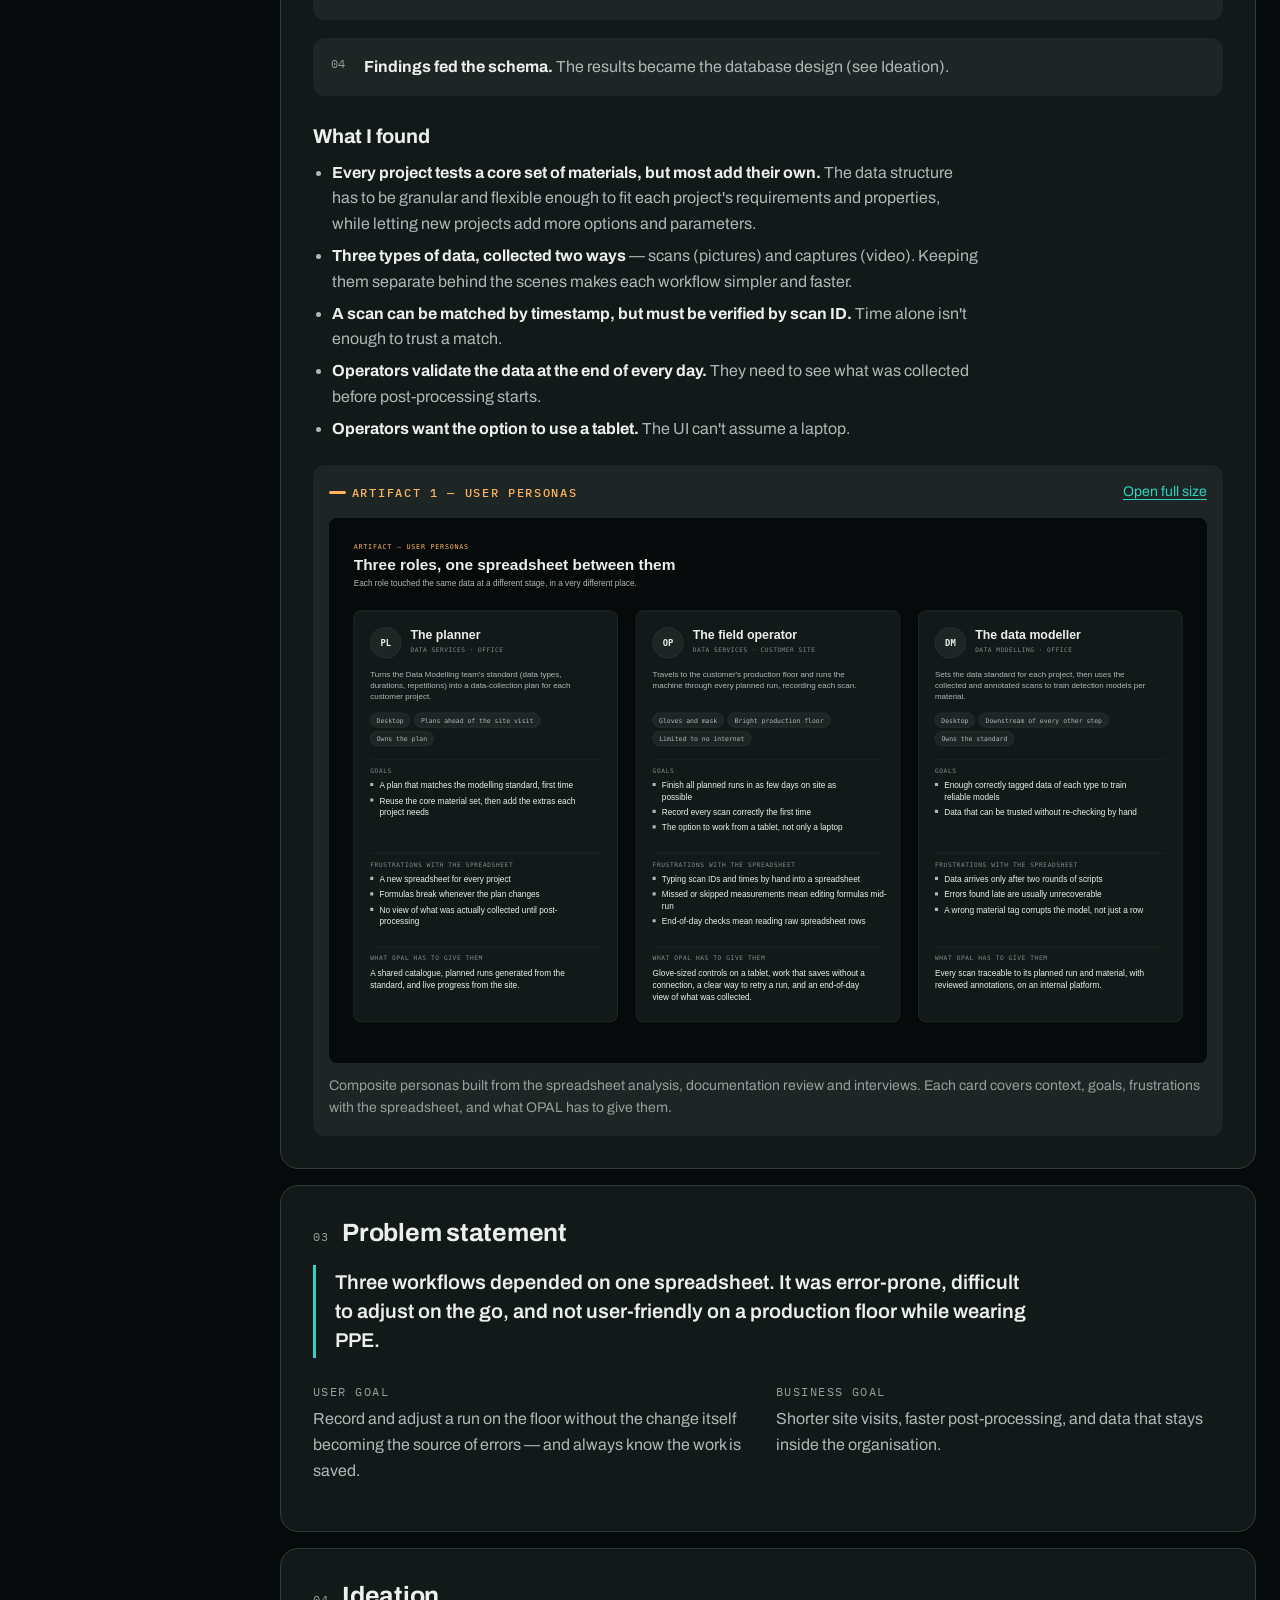
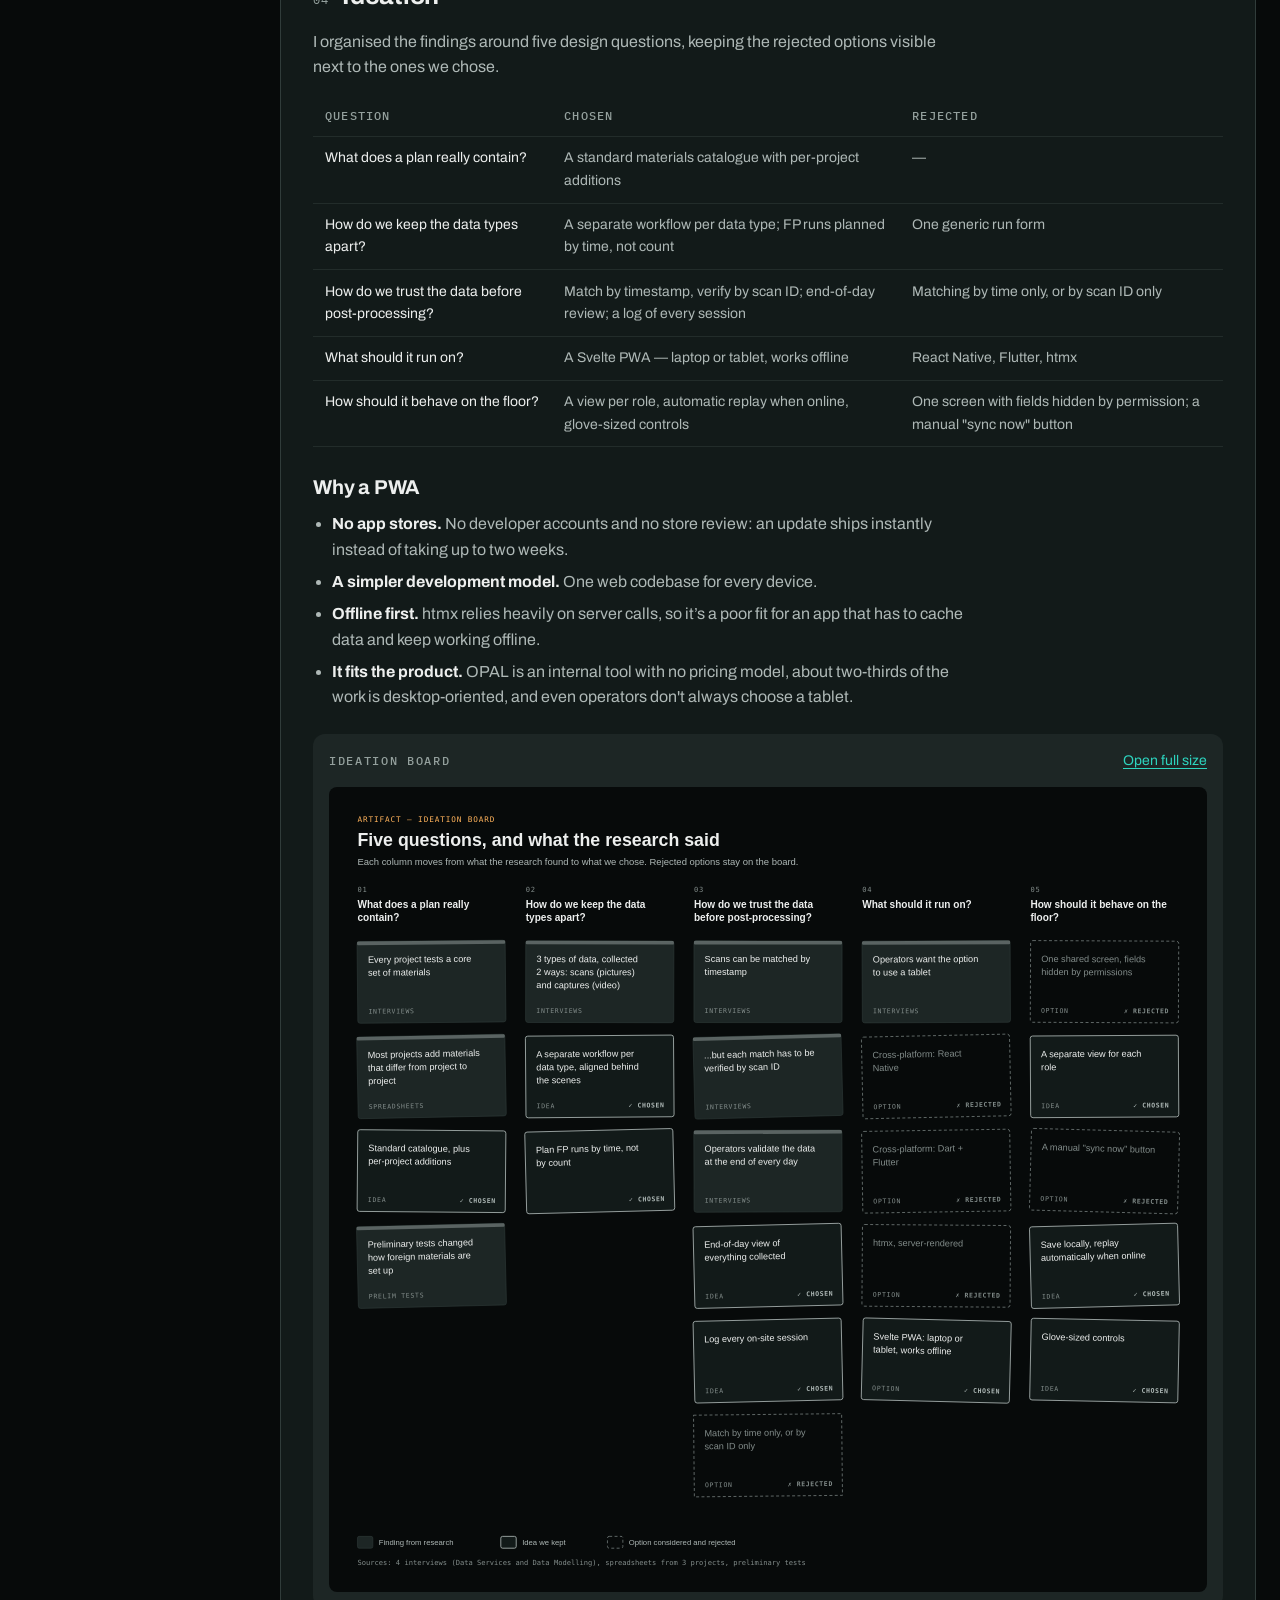
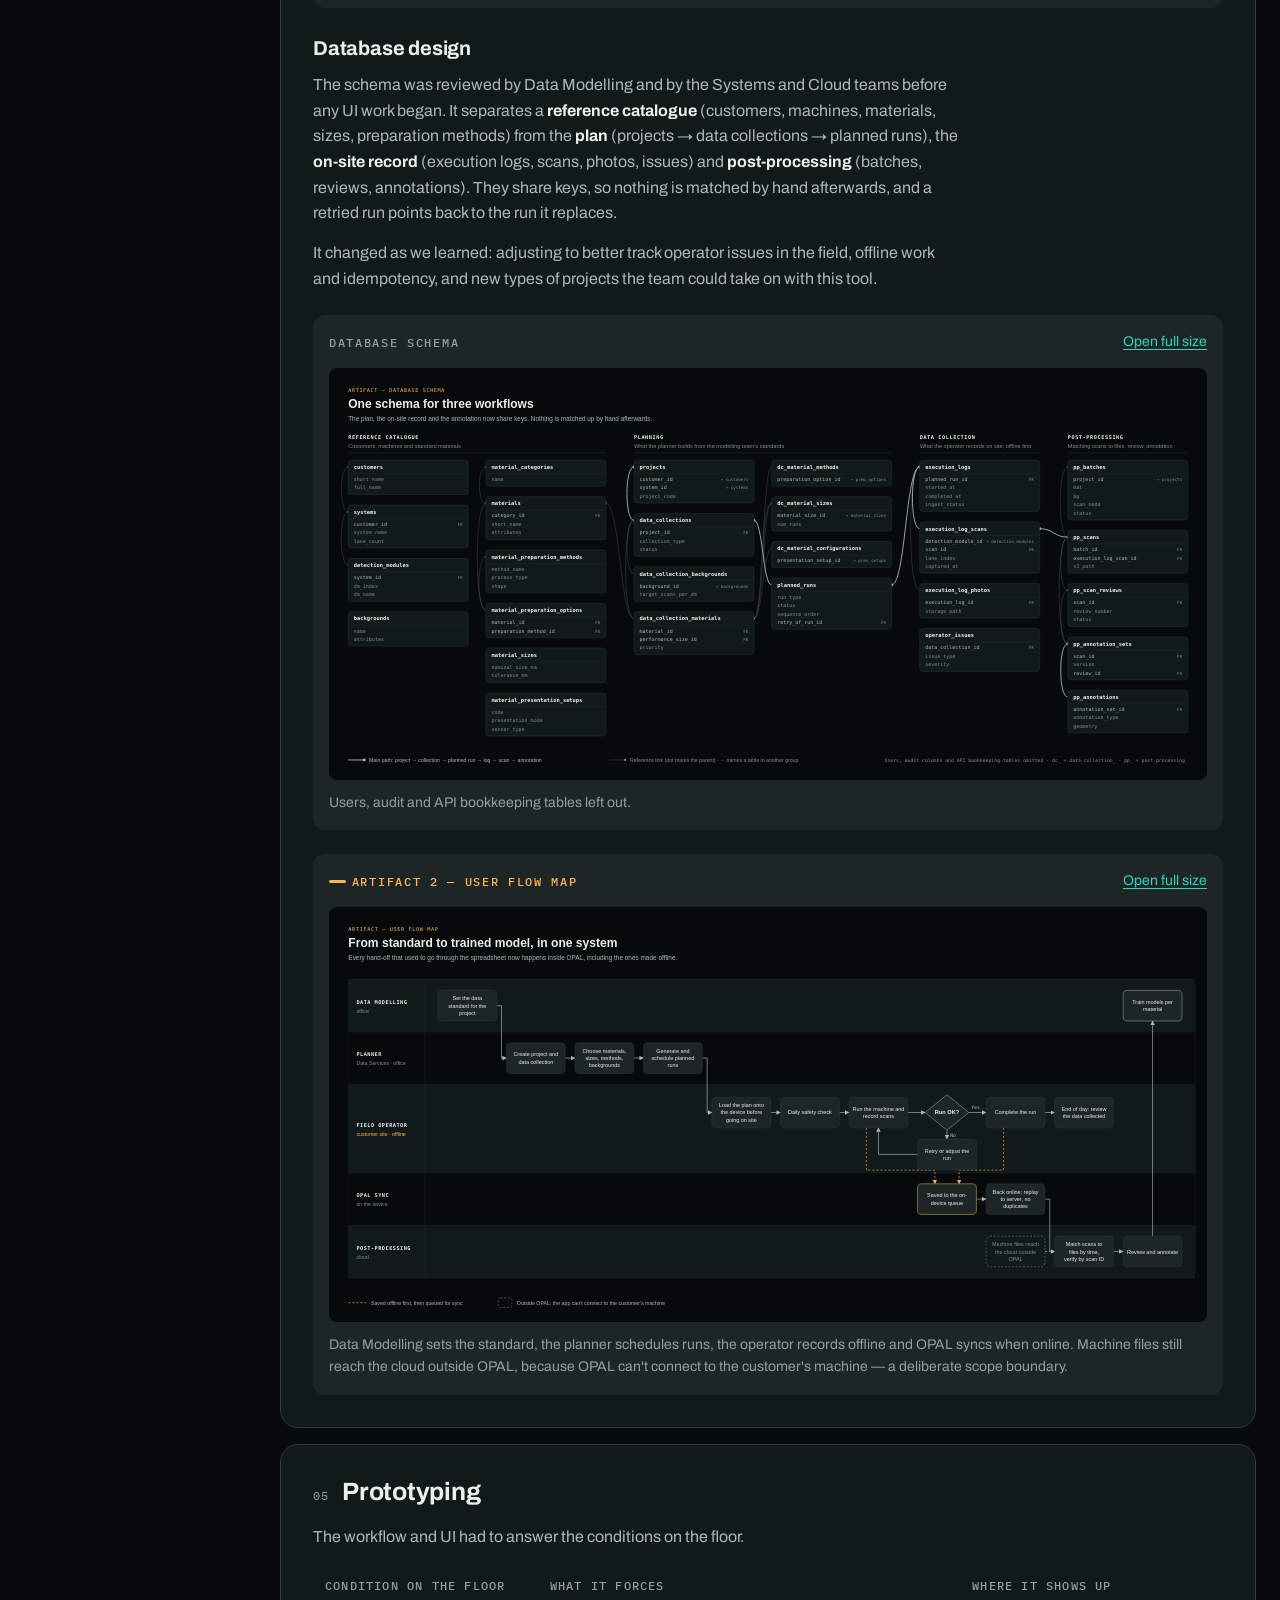
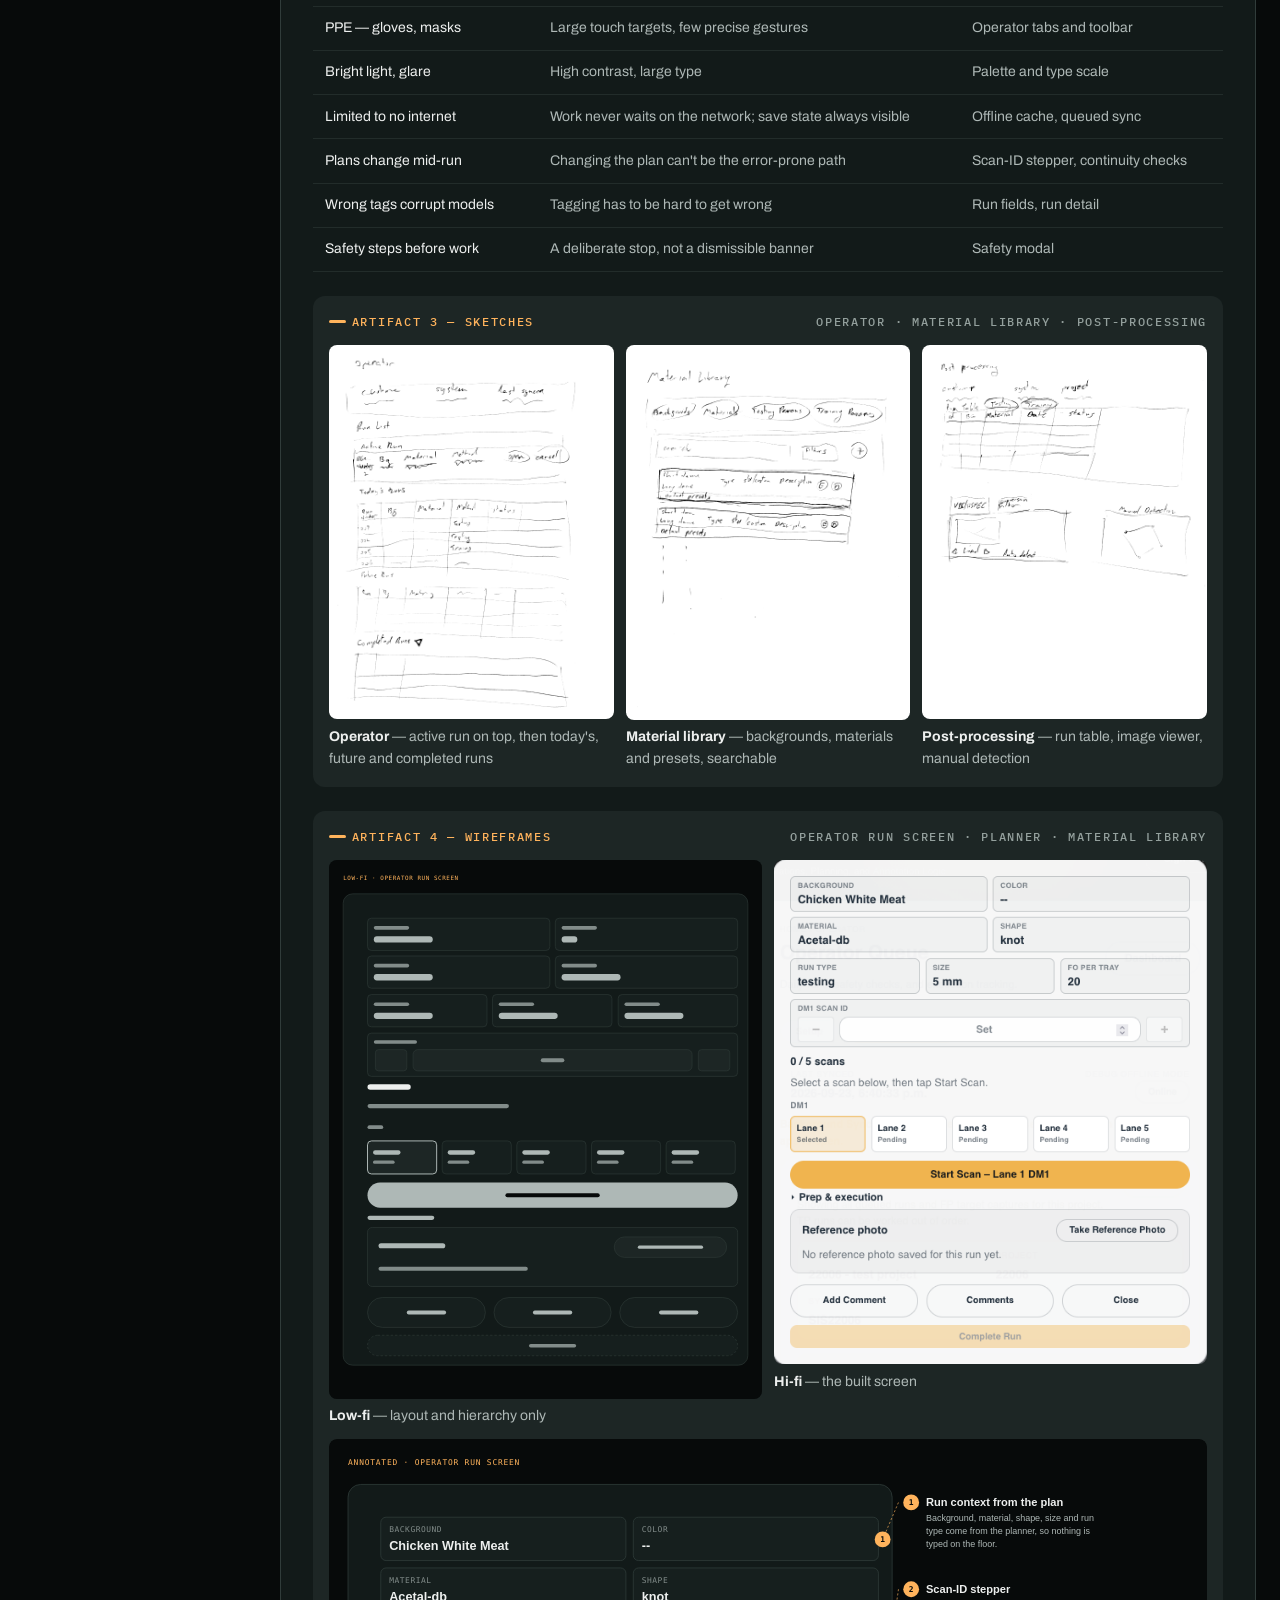
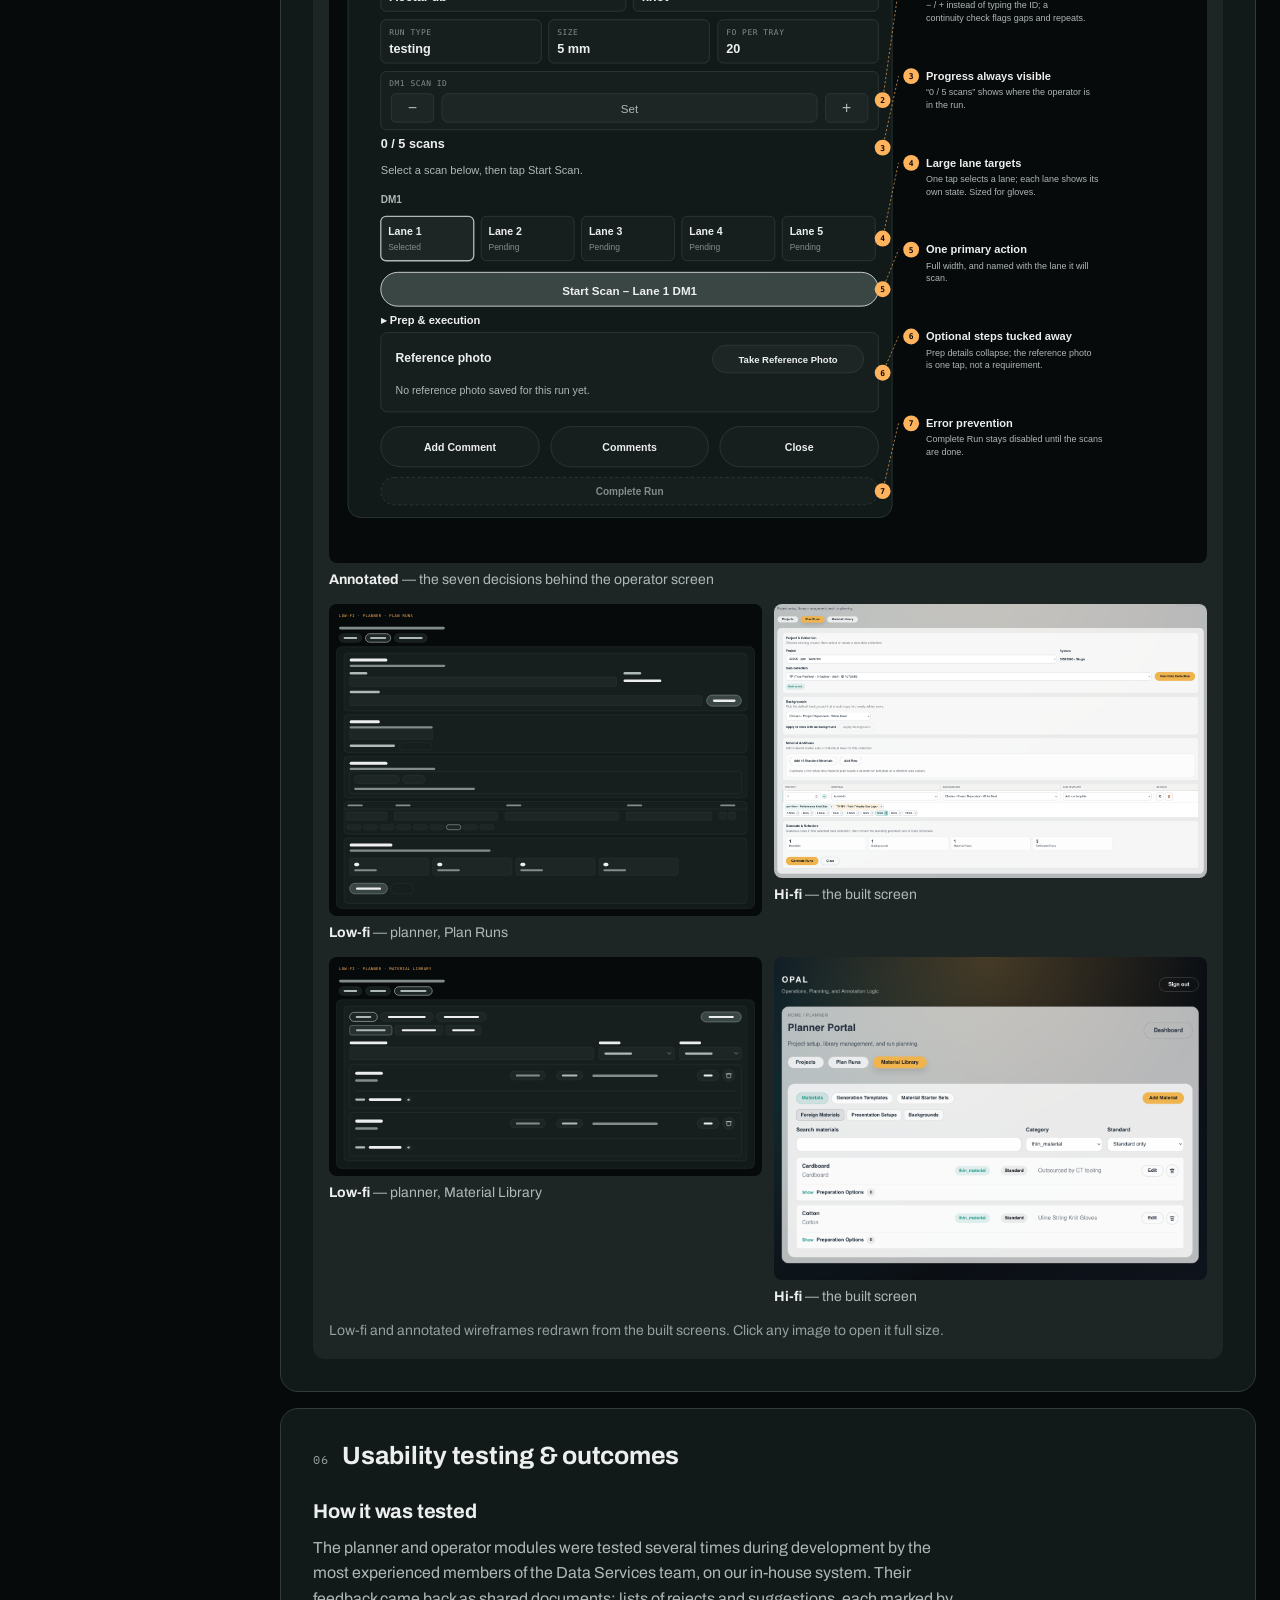
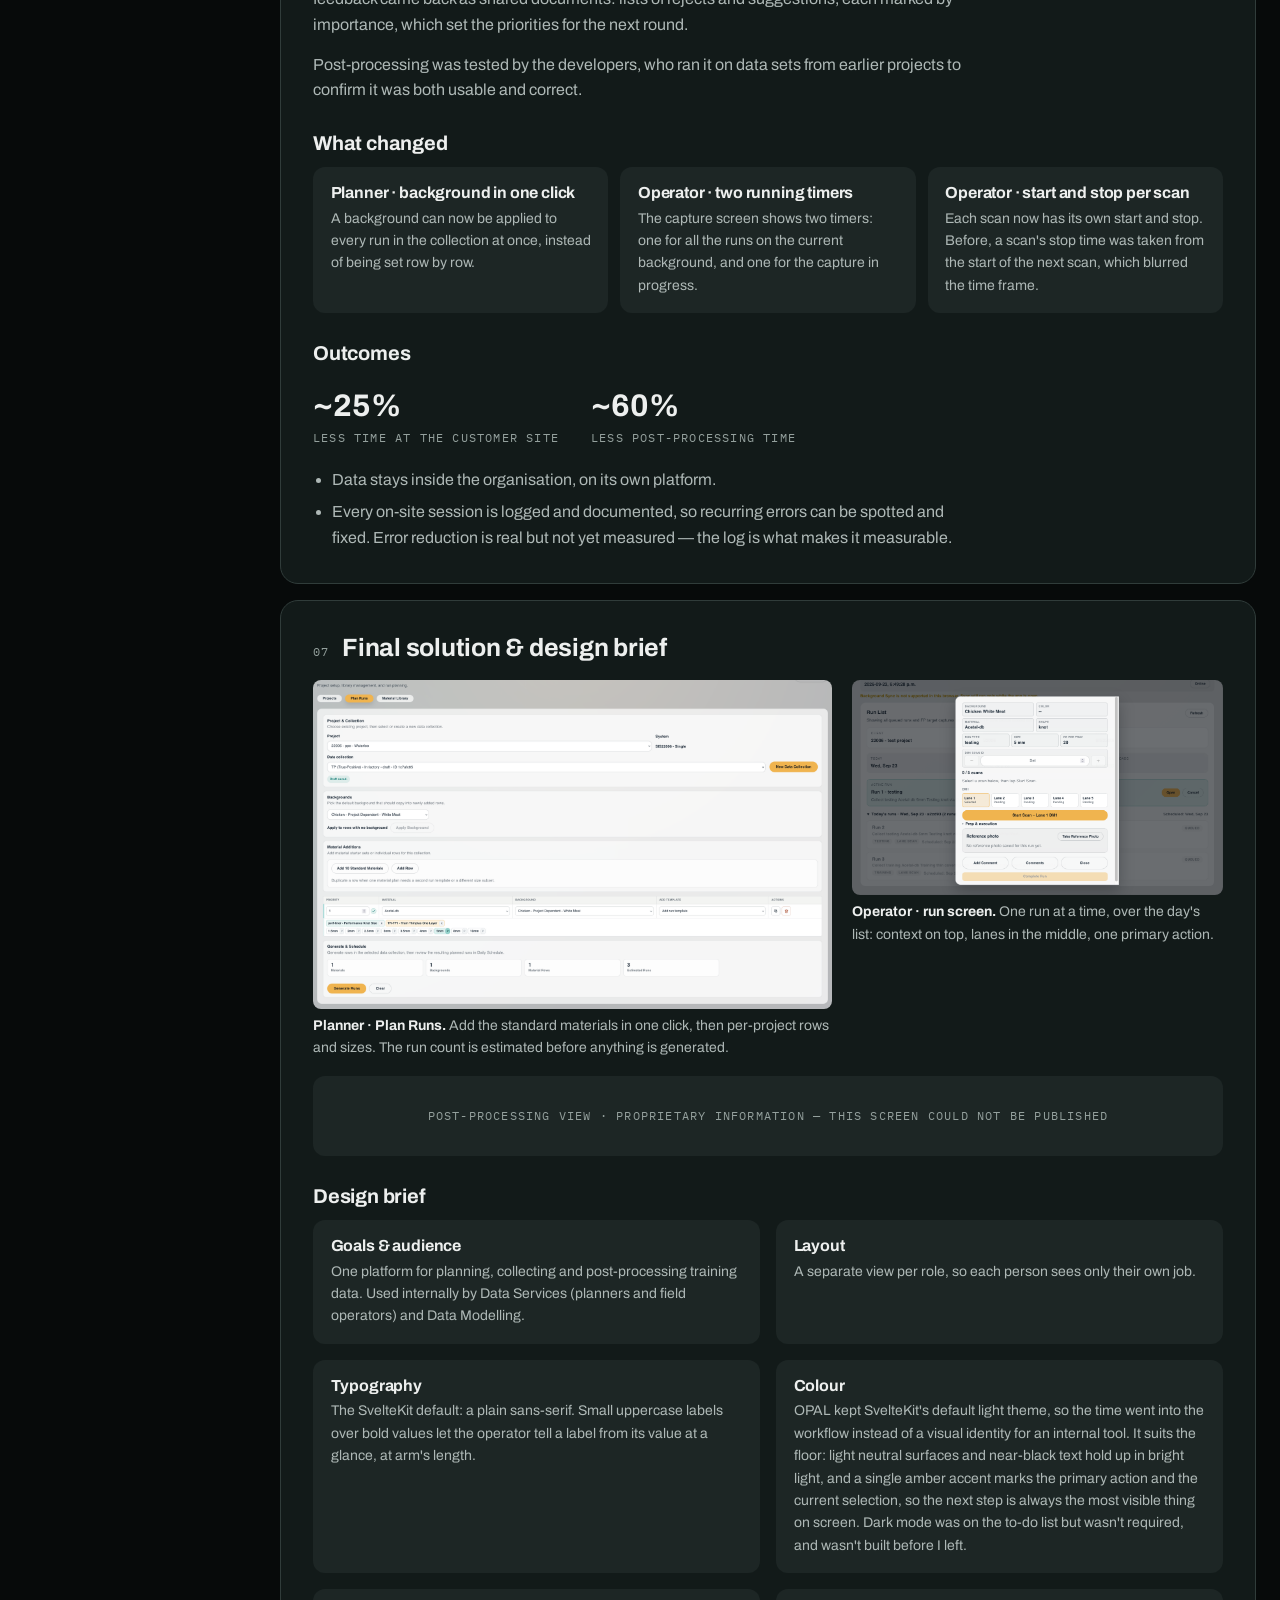
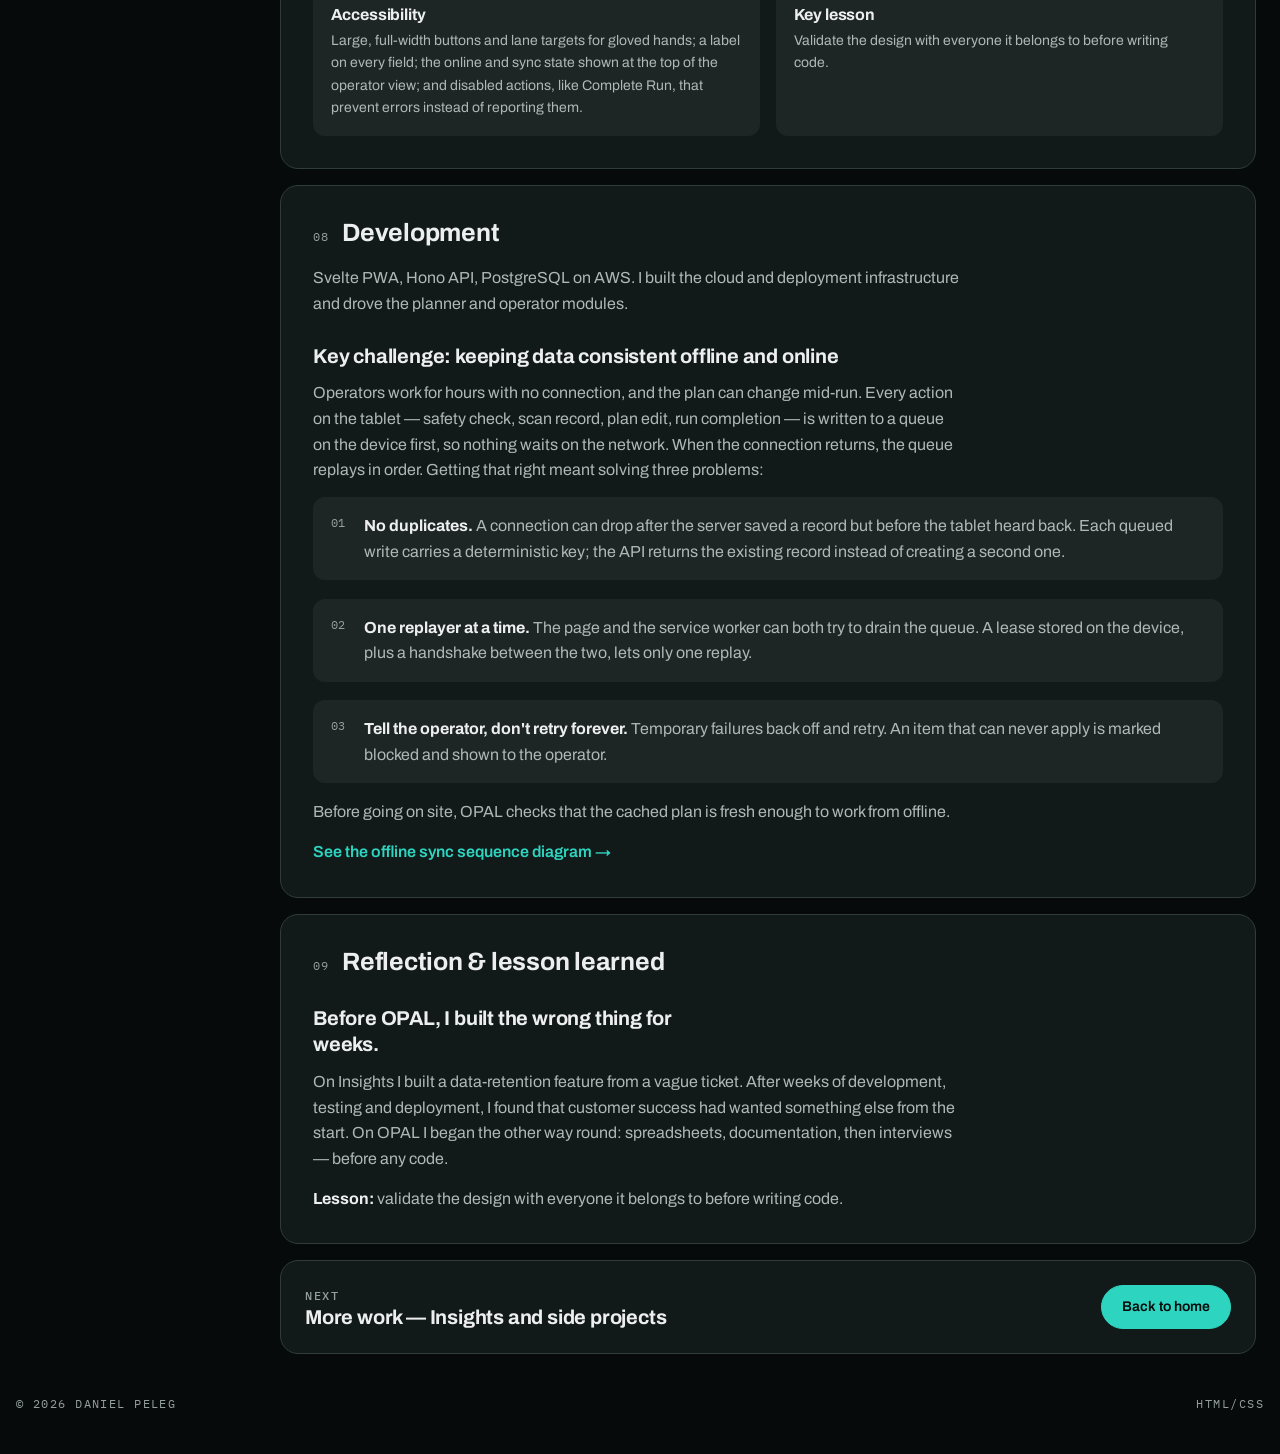
==== commit b97417d6: "more accessibility fixed" ====
--- a/case-study.html
+++ b/case-study.html
@@ -51,7 +51,6 @@
       </a>
       <nav aria-label="Primary">
         <ul>
-          <li><a href="index.html">Home</a></li>
           <li><a href="case-study.html" aria-current="page">Case Study</a></li>
           <li><a href="index.html#contact">Contact</a></li>
           <li><a class="btn btn--primary" href="mailto:dpeleg2000@gmail.com">Get in touch</a></li>
@@ -118,7 +117,7 @@
         </details>
         <!-- Quick jump list to the four labelled artifacts -->
         <div class="panel panel--raised artifact-index">
-          <p class="artifact-label">UX artifacts</p>
+          <h2 class="artifact-label">UX artifacts</h2>
           <ul>
             <li><a href="#artifact-personas">1 — User personas</a></li>
             <li><a href="#artifact-flow">2 — User flow map</a></li>
@@ -627,17 +626,17 @@
           <div class="section__head"><span class="section__num">09</span>
             <h2 id="h-reflection">Reflection &amp; lesson learned</h2>
           </div>
-          <p class="pull">Before OPAL, I built the wrong thing for weeks.</p>
+          <h3 class="pull">Before OPAL, I built the wrong thing for weeks.</h3>
           <p>On Insights I built a data-retention feature from a vague ticket. After weeks of development, testing and
             deployment, I found that customer success had wanted something else from the start. On OPAL I began the
             other way round: spreadsheets, documentation, then interviews — before any code.</p>
           <p><strong>Lesson:</strong> validate the design with everyone it belongs to before writing code.</p>
         </section>
 
-        <section class="panel cs-foot" aria-label="Next">
+        <section class="panel cs-foot" aria-labelledby="h-next">
           <div>
             <p class="label">Next</p>
-            <p>More work — Insights and side projects</p>
+            <h2 id="h-next">More work — Insights and side projects</h2>
           </div>
           <a class="btn btn--primary" href="index.html">Back to home</a>
         </section>
--- a/css/styles.css
+++ b/css/styles.css
@@ -368,10 +368,11 @@
 .steps li::before { content: counter(step, decimal-leading-zero); position: absolute; left: 1.1rem; top: 1rem; font-family: var(--font-mono); font-size: var(--fs-xs); color: var(--text-mute); }
 .steps li + li { margin-top: 0; }
 
-.pull { font-size: var(--fs-lg); line-height: 1.3; font-weight: 700; color: var(--text); max-width: 30ch; margin-bottom: 1rem; }
+.pull { margin-top: 0; font-size: var(--fs-lg); line-height: 1.3; font-weight: 700; color: var(--text); max-width: 30ch; margin-bottom: 1rem; }
 
 .cs-foot { display: flex; flex-wrap: wrap; align-items: center; justify-content: space-between; gap: 1rem; }
-.cs-foot p { margin: 0; font-size: var(--fs-md); font-weight: 700; }
+.cs-foot p { margin: 0; }
+.cs-foot h2 { margin: 0; font-size: var(--fs-md); }
 
 @media (min-width: 700px) {
   .topbar-wrap, .cs { padding-left: 1.5rem; padding-right: 1.5rem; }
